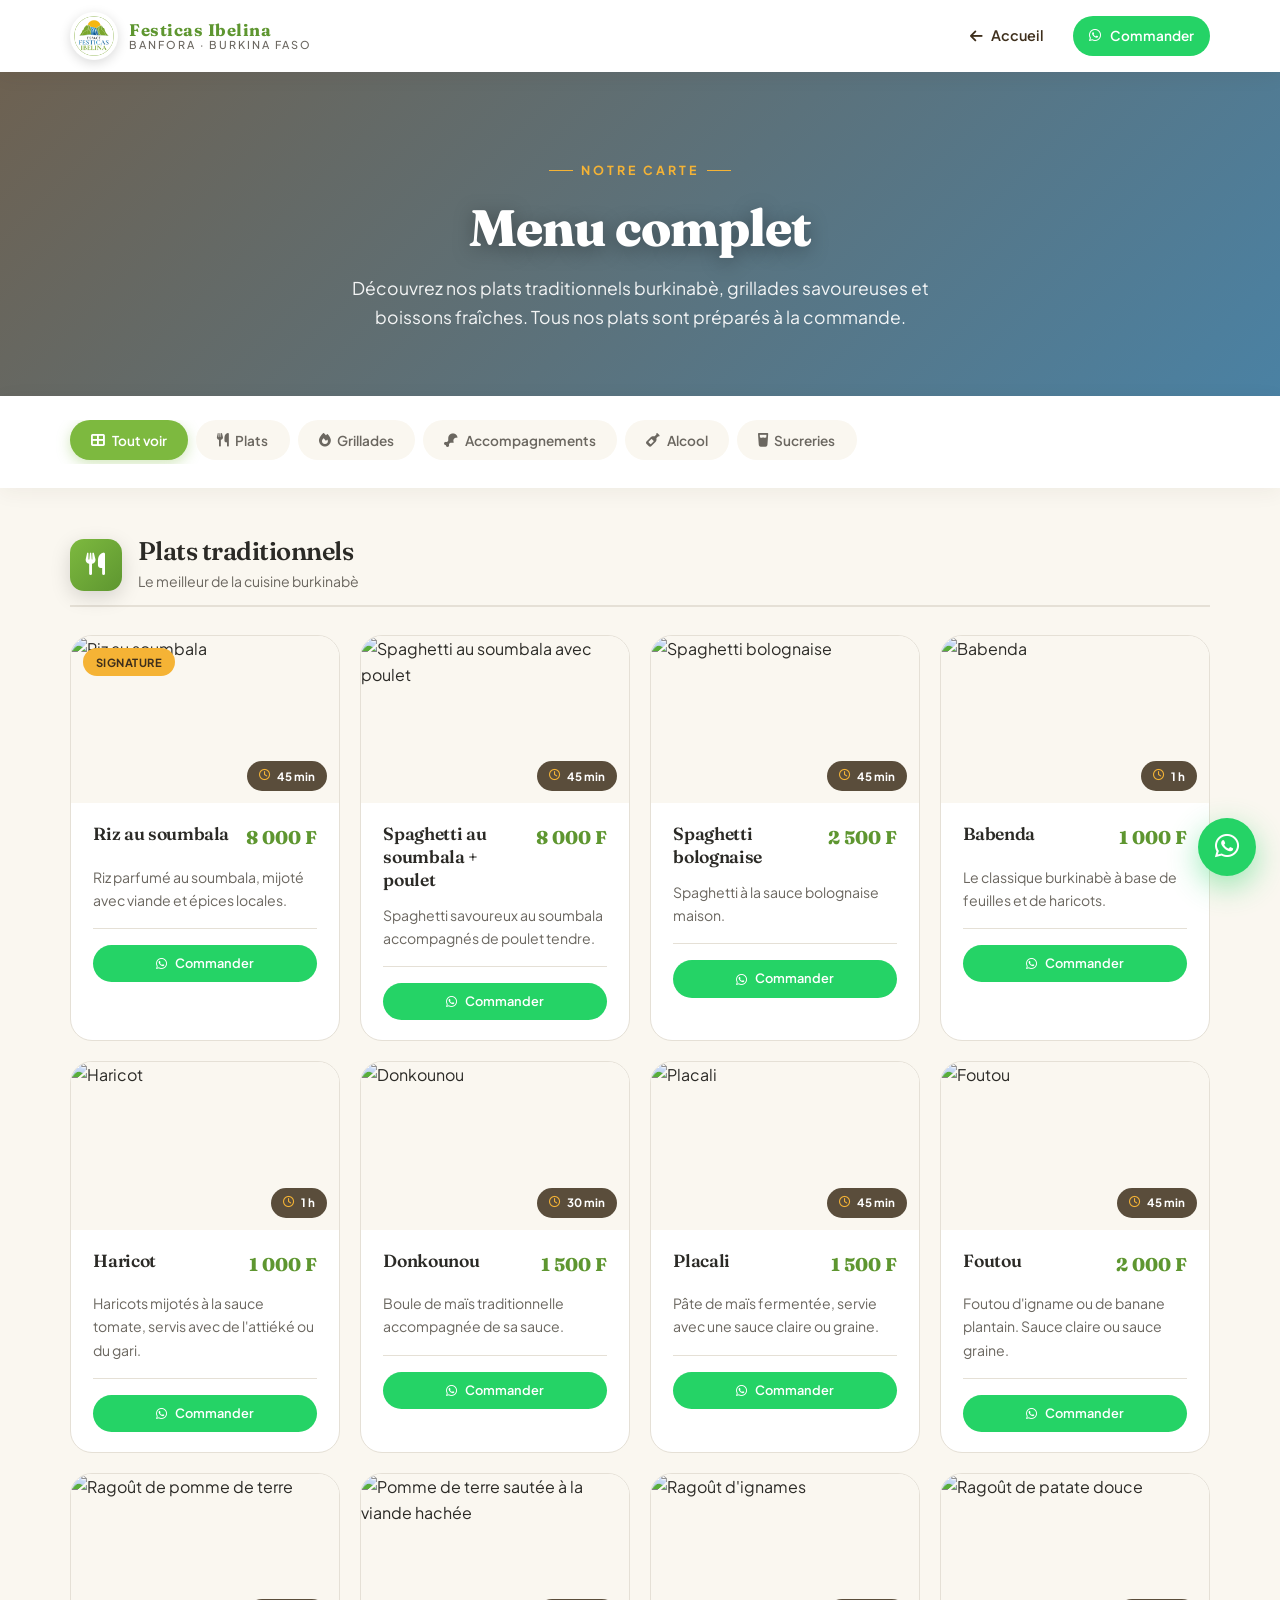
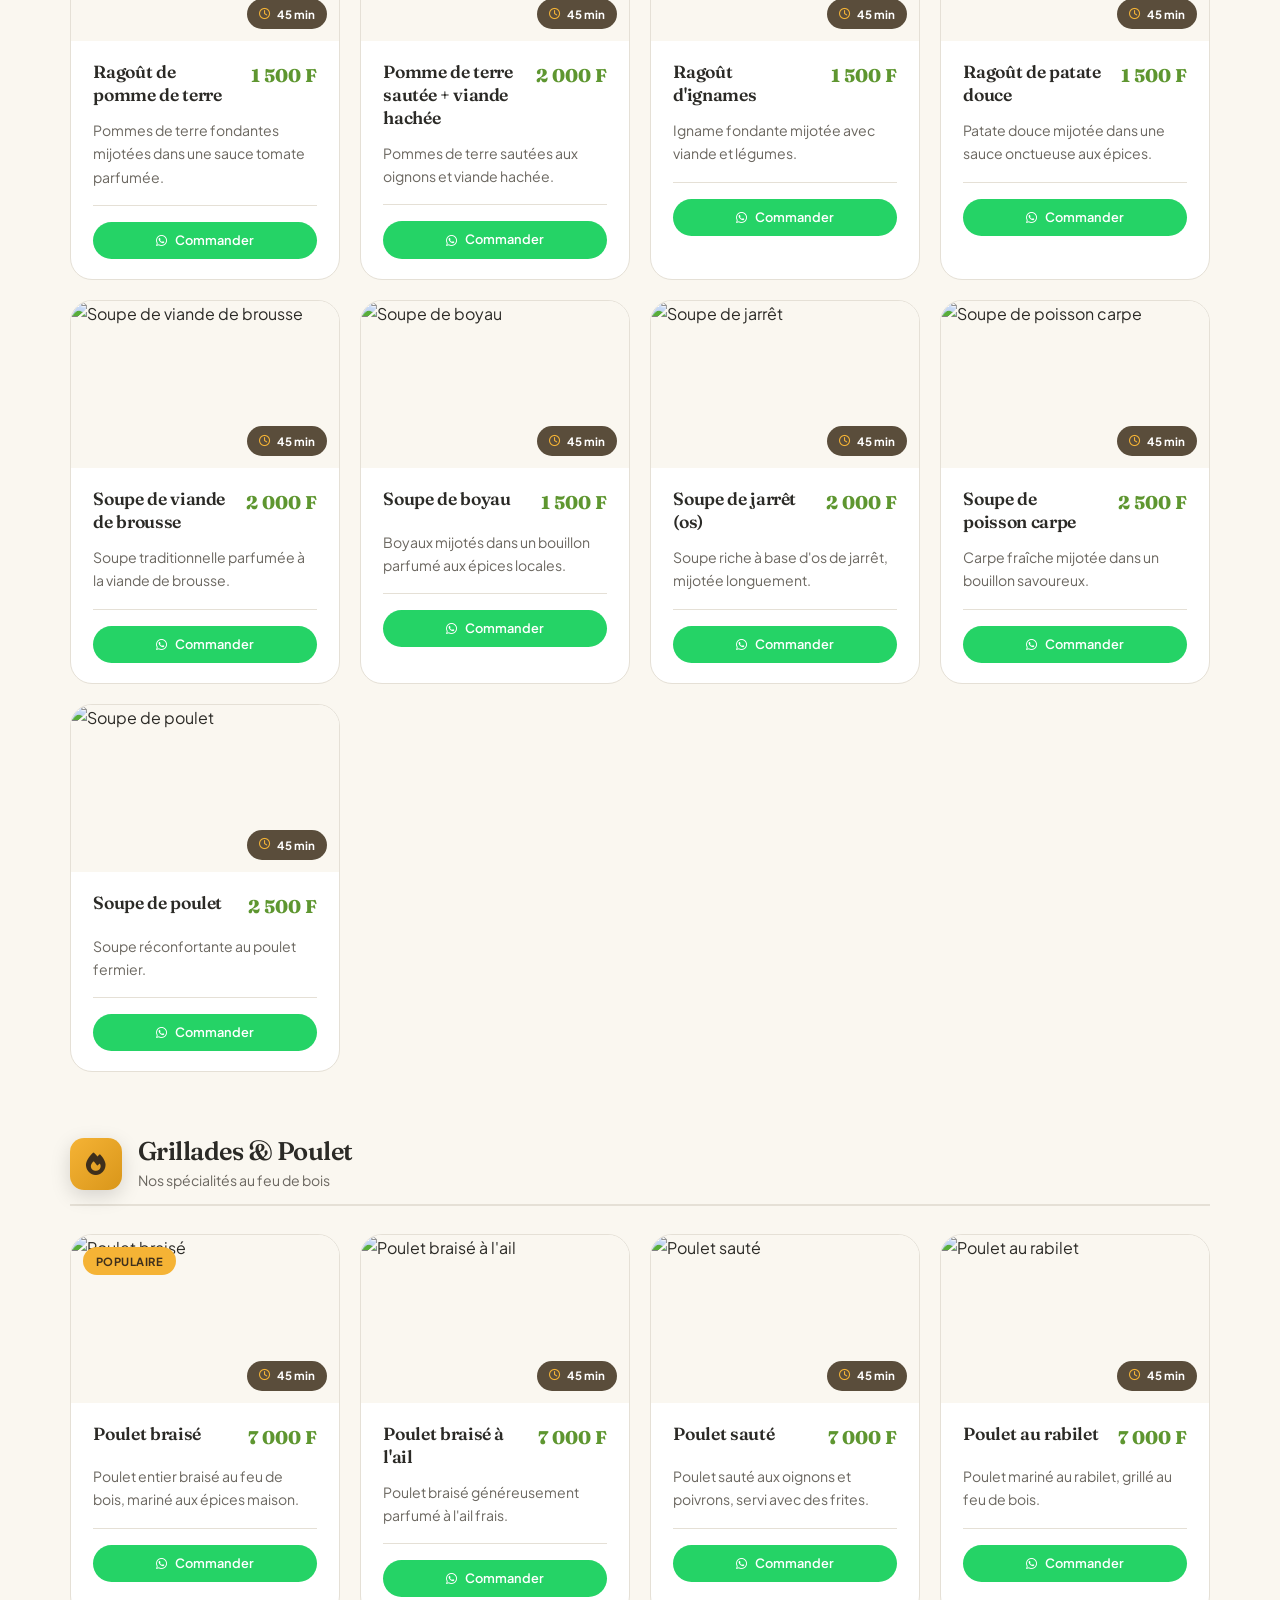
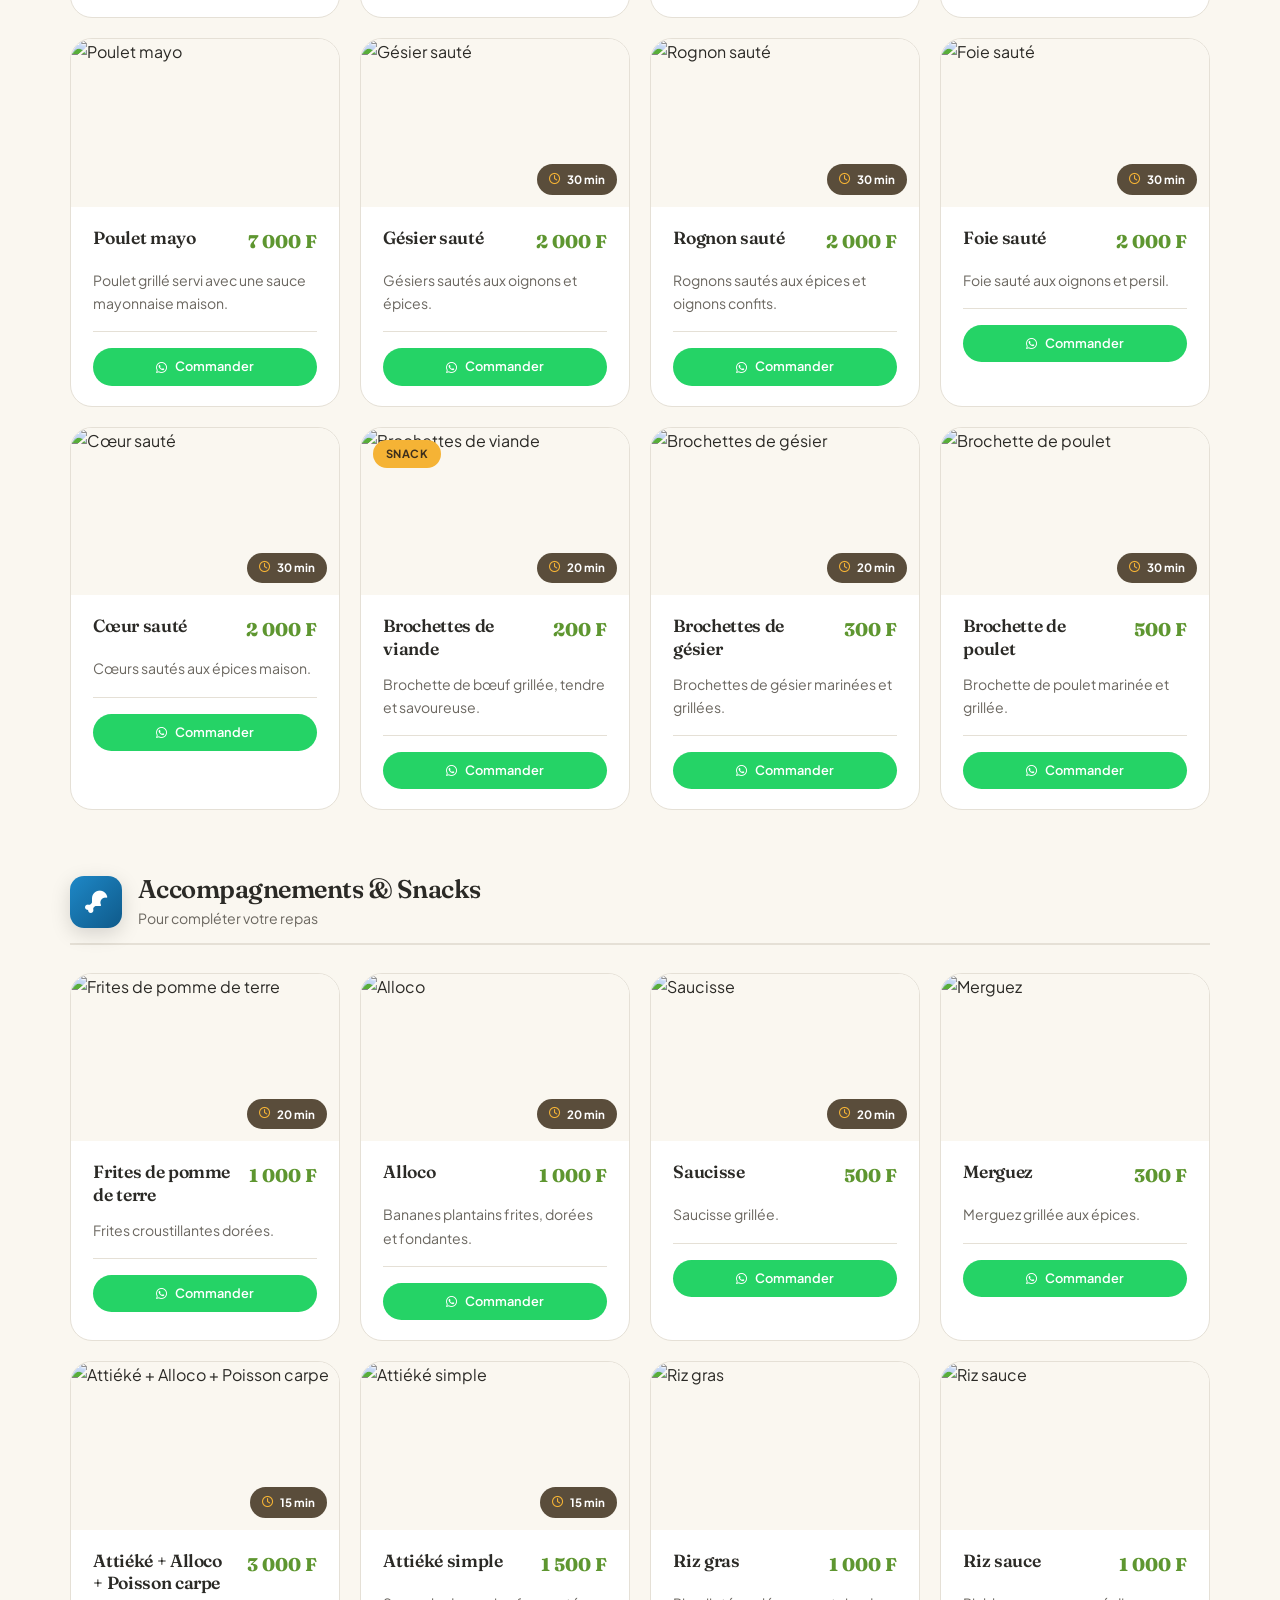
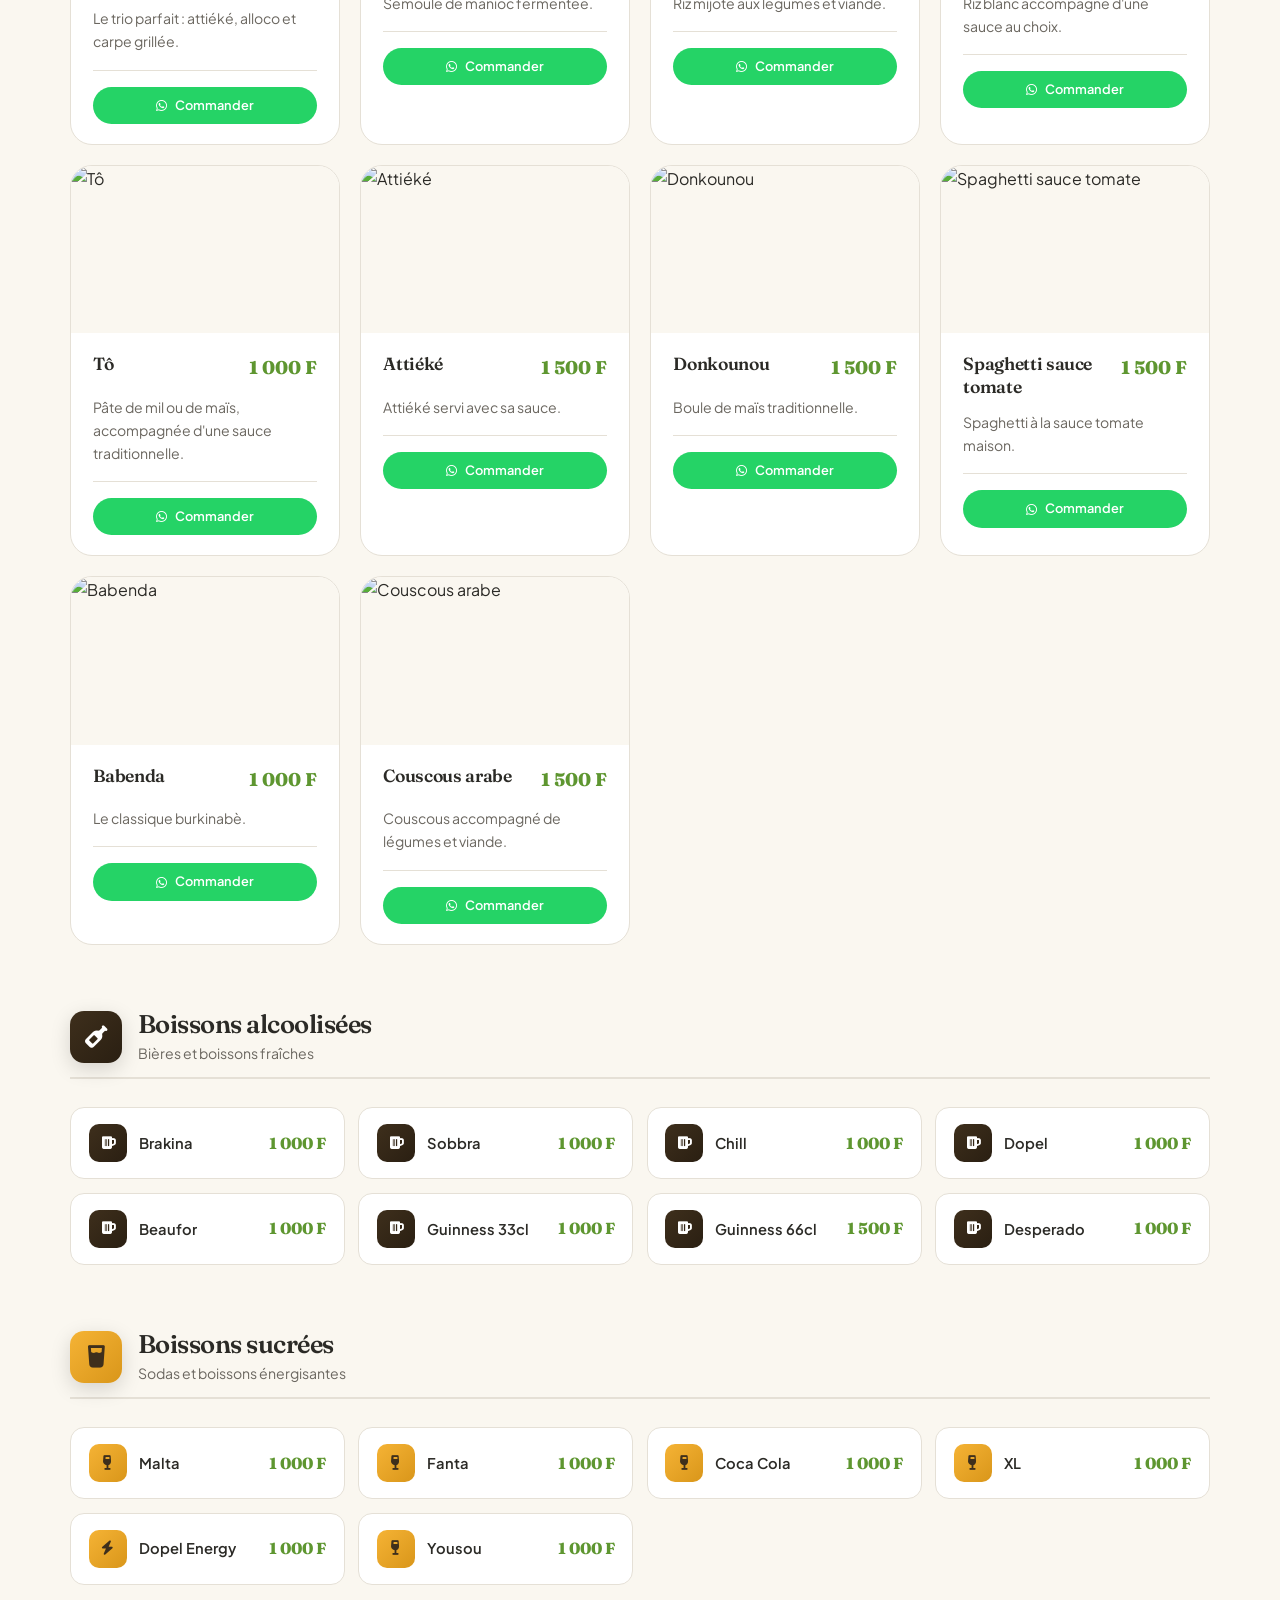
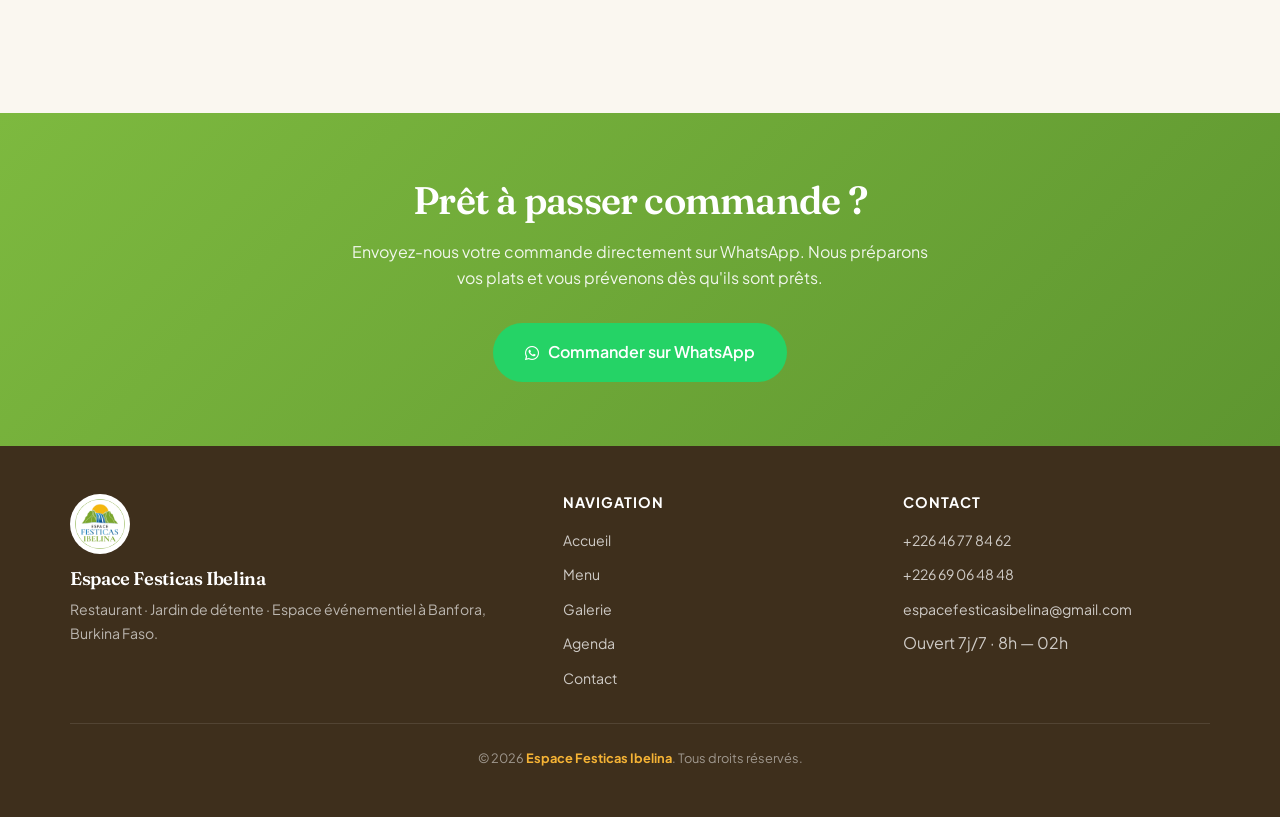
==== menu.html @ 6e21cfbb "Add files via upload" ====
<!DOCTYPE html>
<html lang="fr">
<head>
<meta charset="UTF-8">
<meta name="viewport" content="width=device-width, initial-scale=1.0">
<title>Menu — Espace Festicas Ibelina · Restaurant à Banfora</title>

<meta name="description" content="Découvrez le menu complet de l'Espace Festicas Ibelina : plats burkinabè traditionnels, grillades, boissons, sucreries. Restaurant à Banfora, Burkina Faso.">
<meta name="robots" content="index, follow">
<link rel="canonical" href="https://espacefesticasibelina.com/menu.html">

<meta property="og:type" content="restaurant">
<meta property="og:title" content="Menu — Espace Festicas Ibelina">
<meta property="og:description" content="Plats traditionnels burkinabè, grillades et boissons.">

<link rel="preconnect" href="https://fonts.googleapis.com">
<link rel="preconnect" href="https://fonts.gstatic.com" crossorigin>
<link href="https://fonts.googleapis.com/css2?family=Fraunces:opsz,wght@9..144,400;9..144,600;9..144,800&family=Plus+Jakarta+Sans:wght@300;400;500;600;700;800&display=swap" rel="stylesheet">
<link rel="stylesheet" href="https://cdnjs.cloudflare.com/ajax/libs/font-awesome/6.5.1/css/all.min.css">

<style>
:root{
  --vert:#7DB93F;
  --vert-fonce:#5E9630;
  --vert-clair:#E8F3DC;
  --jaune:#F5B335;
  --jaune-fonce:#D9961A;
  --jaune-clair:#FDF4DE;
  --bleu:#1E88C7;
  --bleu-fonce:#0F5A8A;
  --bleu-clair:#E1F1FA;
  --sable:#FAF7F0;
  --brun:#3E2F1C;
  --texte:#2B2A26;
  --texte-doux:#6B6760;
  --bordure:#E5E0D6;
  --blanc:#FFFFFF;
  --ombre-douce:0 4px 24px rgba(62,47,28,.08);
  --ombre-moyenne:0 12px 40px rgba(62,47,28,.12);
  --ombre-forte:0 24px 60px rgba(62,47,28,.18);
  --radius:14px;
  --radius-lg:22px;
  --transition:.35s cubic-bezier(.4,0,.2,1);
}

*{margin:0;padding:0;box-sizing:border-box}
html{scroll-behavior:smooth}
body{
  font-family:'Plus Jakarta Sans',system-ui,-apple-system,sans-serif;
  font-size:16px;line-height:1.65;color:var(--texte);
  background:var(--sable);
  -webkit-font-smoothing:antialiased;
  overflow-x:hidden;
}
img{max-width:100%;display:block;height:auto}
a{color:inherit;text-decoration:none}
button{font-family:inherit;cursor:pointer;border:none;background:none}
h1,h2,h3,h4{font-family:'Fraunces',Georgia,serif;font-weight:600;line-height:1.2;letter-spacing:-.02em}
h1{font-size:clamp(2rem,5vw,3.2rem);font-weight:800}
h2{font-size:clamp(1.6rem,3.6vw,2.4rem)}
h3{font-size:1.2rem}
p{color:var(--texte-doux)}

.wrap{max-width:1180px;margin:0 auto;padding:0 1.25rem}

.btn{
  display:inline-flex;align-items:center;gap:.55rem;
  padding:.85rem 1.6rem;border-radius:50px;
  font-weight:600;font-size:.95rem;
  transition:var(--transition);cursor:pointer;
  text-align:center;white-space:nowrap;
}
.btn-primary{background:var(--vert);color:white;box-shadow:0 6px 20px rgba(125,185,63,.35)}
.btn-primary:hover{background:var(--vert-fonce);transform:translateY(-2px)}
.btn-outline{background:transparent;color:var(--brun);border:2px solid var(--brun)}
.btn-outline:hover{background:var(--brun);color:white}
.btn-wa{background:#25D366;color:white}
.btn-wa:hover{background:#1EA952;transform:translateY(-2px);box-shadow:0 10px 28px rgba(37,211,102,.4)}

/* HEADER */
#header{
  position:sticky;top:0;z-index:900;
  background:rgba(255,255,255,.96);
  backdrop-filter:blur(12px);
  -webkit-backdrop-filter:blur(12px);
  box-shadow:0 2px 20px rgba(62,47,28,.08);
  padding:.75rem 0;
}
.header-inner{display:flex;align-items:center;justify-content:space-between;gap:1rem}
.logo-block{display:flex;align-items:center;gap:.7rem;text-decoration:none}
.logo-block img{
  width:48px;height:48px;object-fit:contain;
  background:white;border-radius:50%;padding:4px;
  box-shadow:0 3px 12px rgba(0,0,0,.15);
}
.logo-text{display:flex;flex-direction:column;line-height:1.1}
.logo-text .name{
  font-family:'Fraunces',serif;font-weight:700;
  font-size:1.05rem;color:var(--vert-fonce);letter-spacing:.5px;
}
.logo-text .sub{
  font-size:.68rem;text-transform:uppercase;letter-spacing:2px;
  color:var(--texte-doux);font-weight:500;
}
.header-actions{display:flex;align-items:center;gap:.8rem}
.back-link{
  display:inline-flex;align-items:center;gap:.5rem;
  font-weight:600;font-size:.9rem;color:var(--brun);
  padding:.55rem 1rem;border-radius:50px;
  transition:var(--transition);
}
.back-link:hover{background:var(--vert-clair);color:var(--vert-fonce)}

/* HERO MENU */
.menu-hero{
  background:linear-gradient(135deg,rgba(62,47,28,.75),rgba(15,90,138,.75)),
    url('https://images.unsplash.com/photo-1414235077428-338989a2e8c0?w=1600&q=80') center/cover no-repeat;
  color:white;text-align:center;
  padding:5rem 1.25rem 4rem;
}
.menu-hero .eyebrow{
  display:inline-flex;align-items:center;gap:.5rem;
  color:var(--jaune);font-size:.78rem;font-weight:700;
  letter-spacing:3px;text-transform:uppercase;margin-bottom:1rem;
}
.menu-hero .eyebrow::before,.menu-hero .eyebrow::after{
  content:'';width:24px;height:1px;background:var(--jaune);
}
.menu-hero h1{color:white;margin-bottom:1rem;text-shadow:0 4px 20px rgba(0,0,0,.35)}
.menu-hero p{
  color:rgba(255,255,255,.92);font-size:1.1rem;
  max-width:620px;margin:0 auto;
}

/* FILTRES */
.filters{
  background:white;
  padding:1.5rem 0;
  position:sticky;top:70px;z-index:850;
  box-shadow:0 4px 20px rgba(62,47,28,.06);
  margin-bottom:2rem;
}
.filters-inner{
  display:flex;gap:.5rem;overflow-x:auto;
  padding-bottom:.25rem;scrollbar-width:thin;
}
.filters-inner::-webkit-scrollbar{height:4px}
.filters-inner::-webkit-scrollbar-thumb{background:var(--bordure);border-radius:4px}
.filter-btn{
  flex-shrink:0;
  padding:.6rem 1.2rem;border-radius:50px;
  background:var(--sable);color:var(--texte-doux);
  font-weight:600;font-size:.85rem;
  border:2px solid transparent;
  transition:var(--transition);
  display:inline-flex;align-items:center;gap:.4rem;
}
.filter-btn:hover{background:var(--vert-clair);color:var(--vert-fonce)}
.filter-btn.active{
  background:var(--vert);color:white;
  box-shadow:0 4px 14px rgba(125,185,63,.35);
}

/* SECTION MENU */
.menu-section{padding:1rem 0 4rem}
.menu-category{margin-bottom:4rem}
.category-header{
  display:flex;align-items:center;gap:1rem;
  margin-bottom:1.75rem;
  padding-bottom:.75rem;
  border-bottom:2px solid var(--bordure);
}
.category-icon{
  width:52px;height:52px;flex-shrink:0;
  border-radius:14px;
  display:flex;align-items:center;justify-content:center;
  color:white;font-size:1.4rem;
  box-shadow:0 6px 20px rgba(0,0,0,.15);
}
.category-icon.vert{background:linear-gradient(135deg,var(--vert),var(--vert-fonce))}
.category-icon.jaune{background:linear-gradient(135deg,var(--jaune),var(--jaune-fonce));color:var(--brun)}
.category-icon.bleu{background:linear-gradient(135deg,var(--bleu),var(--bleu-fonce))}
.category-icon.brun{background:linear-gradient(135deg,var(--brun),#2a1f12)}
.category-title{flex:1}
.category-title h2{color:var(--texte);margin-bottom:.15rem;font-size:1.6rem}
.category-title p{font-size:.88rem;color:var(--texte-doux)}

/* GRILLE PLATS */
.plats-grid{
  display:grid;
  grid-template-columns:1fr;
  gap:1.25rem;
}

.plat-card{
  background:white;border-radius:var(--radius-lg);
  overflow:hidden;transition:var(--transition);
  border:1px solid var(--bordure);
  display:flex;flex-direction:column;
}
.plat-card:hover{
  transform:translateY(-4px);
  box-shadow:var(--ombre-moyenne);
  border-color:var(--vert);
}

.plat-img{
  aspect-ratio:16/10;overflow:hidden;position:relative;
  background:var(--sable);
}
.plat-img img{
  width:100%;height:100%;object-fit:cover;
  transition:transform .6s ease;
}
.plat-card:hover .plat-img img{transform:scale(1.08)}

.plat-duration{
  position:absolute;bottom:.75rem;right:.75rem;
  background:rgba(62,47,28,.85);color:white;
  padding:.35rem .75rem;border-radius:50px;
  font-size:.72rem;font-weight:700;
  display:flex;align-items:center;gap:.35rem;
  backdrop-filter:blur(6px);
}
.plat-duration i{color:var(--jaune)}

.plat-tag{
  position:absolute;top:.75rem;left:.75rem;
  background:var(--jaune);color:var(--brun);
  padding:.3rem .8rem;border-radius:50px;
  font-size:.7rem;font-weight:700;
  text-transform:uppercase;letter-spacing:.5px;
}

.plat-body{padding:1.25rem 1.4rem;display:flex;flex-direction:column;flex:1}
.plat-head{
  display:flex;justify-content:space-between;
  align-items:flex-start;gap:1rem;margin-bottom:.4rem;
}
.plat-head h3{
  font-size:1.1rem;color:var(--texte);
  font-family:'Fraunces',serif;font-weight:600;
  line-height:1.3;
}
.plat-price{
  color:var(--vert-fonce);font-weight:800;
  font-family:'Fraunces',serif;font-size:1.15rem;
  white-space:nowrap;
}
.plat-desc{
  font-size:.88rem;color:var(--texte-doux);
  margin-top:.35rem;
}
.plat-actions{
  margin-top:auto;padding-top:1rem;
  display:flex;gap:.5rem;
  border-top:1px solid var(--bordure);
  margin-top:1rem;
}
.plat-actions .btn{
  padding:.5rem 1rem;font-size:.8rem;
  flex:1;justify-content:center;
}

/* CARTE BOISSONS */
.boissons-grid{
  display:grid;grid-template-columns:repeat(2,1fr);
  gap:.85rem;
}
.boisson-card{
  background:white;border-radius:var(--radius);
  padding:1rem 1.1rem;
  border:1px solid var(--bordure);
  display:flex;align-items:center;justify-content:space-between;
  gap:.75rem;transition:var(--transition);
}
.boisson-card:hover{
  transform:translateY(-3px);
  box-shadow:var(--ombre-douce);
  border-color:var(--jaune);
}
.boisson-info{display:flex;align-items:center;gap:.75rem;min-width:0}
.boisson-icon{
  width:38px;height:38px;flex-shrink:0;
  border-radius:10px;
  display:flex;align-items:center;justify-content:center;
  font-size:.9rem;color:white;
}
.boisson-icon.alcool{background:linear-gradient(135deg,var(--brun),#2a1f12)}
.boisson-icon.sucre{background:linear-gradient(135deg,var(--jaune),var(--jaune-fonce));color:var(--brun)}
.boisson-name{
  font-weight:600;font-size:.92rem;color:var(--texte);
  white-space:nowrap;overflow:hidden;text-overflow:ellipsis;
}
.boisson-price{
  font-family:'Fraunces',serif;font-weight:800;
  color:var(--vert-fonce);font-size:1rem;
  white-space:nowrap;
}

/* BOUTON WHATSAPP FLOTTANT */
#whatsapp-float{
  position:fixed;bottom:1.5rem;right:1.5rem;z-index:880;
  width:58px;height:58px;border-radius:50%;
  background:#25D366;color:white;
  display:flex;align-items:center;justify-content:center;
  font-size:1.7rem;
  box-shadow:0 10px 30px rgba(37,211,102,.45);
  transition:var(--transition);
  animation:waPulse 2.4s infinite;
}
#whatsapp-float:hover{transform:scale(1.1) rotate(8deg)}
@keyframes waPulse{
  0%,100%{box-shadow:0 10px 30px rgba(37,211,102,.45)}
  50%{box-shadow:0 10px 30px rgba(37,211,102,.8),0 0 0 12px rgba(37,211,102,.12)}
}
#whatsapp-float .tooltip{
  position:absolute;right:calc(100% + 12px);
  background:var(--brun);color:white;
  padding:.5rem .9rem;border-radius:8px;
  font-size:.8rem;font-weight:600;white-space:nowrap;
  opacity:0;pointer-events:none;transition:var(--transition);
}
#whatsapp-float .tooltip::after{
  content:'';position:absolute;right:-6px;top:50%;transform:translateY(-50%);
  border:6px solid transparent;border-left-color:var(--brun);
}
#whatsapp-float:hover .tooltip{opacity:1}

/* FOOTER */
footer{
  background:var(--brun);color:rgba(255,255,255,.75);
  padding:3rem 0 1.5rem;
}
.footer-grid{
  display:grid;grid-template-columns:1fr;gap:2rem;
  padding-bottom:2rem;
  border-bottom:1px solid rgba(255,255,255,.1);
}
.footer-brand img{
  width:60px;height:60px;background:white;
  border-radius:50%;padding:5px;margin-bottom:.9rem;
}
.footer-brand h3{color:white;font-size:1.15rem;margin-bottom:.5rem}
.footer-brand p{color:rgba(255,255,255,.65);font-size:.88rem}
.footer-col h4{
  color:white;font-family:'Plus Jakarta Sans',sans-serif;
  font-weight:700;font-size:.9rem;letter-spacing:1px;
  text-transform:uppercase;margin-bottom:1rem;
}
.footer-col ul{list-style:none;display:flex;flex-direction:column;gap:.5rem}
.footer-col a{font-size:.88rem;transition:var(--transition)}
.footer-col a:hover{color:var(--jaune);padding-left:.3rem}
.footer-bottom{
  padding:1.5rem 0;text-align:center;
  font-size:.8rem;color:rgba(255,255,255,.5);
}
.footer-bottom strong{color:var(--jaune)}

/* RESPONSIVE */
@media(min-width:640px){
  .plats-grid{grid-template-columns:repeat(2,1fr)}
  .boissons-grid{grid-template-columns:repeat(3,1fr)}
}
@media(min-width:900px){
  .plats-grid{grid-template-columns:repeat(3,1fr)}
  .boissons-grid{grid-template-columns:repeat(4,1fr)}
  .footer-grid{grid-template-columns:1.5fr 1fr 1fr}
}
@media(min-width:1100px){
  .plats-grid{grid-template-columns:repeat(4,1fr)}
}
</style>
</head>
<body>

<!-- HEADER -->
<header id="header">
  <div class="wrap header-inner">
    <a href="index.html" class="logo-block">
      <img src="logo.png" alt="Espace Festicas Ibelina">
      <div class="logo-text">
        <span class="name">Festicas Ibelina</span>
        <span class="sub">Banfora · Burkina Faso</span>
      </div>
    </a>
    <div class="header-actions">
      <a href="index.html" class="back-link">
        <i class="fas fa-arrow-left"></i> Accueil
      </a>
      <a href="https://wa.me/22646778462?text=Bonjour%20Espace%20Festicas%20Ibelina%20!" class="btn btn-wa" target="_blank" rel="noopener" style="padding:.55rem 1rem;font-size:.85rem">
        <i class="fab fa-whatsapp"></i> Commander
      </a>
    </div>
  </div>
</header>

<!-- HERO MENU -->
<section class="menu-hero">
  <div class="eyebrow">Notre carte</div>
  <h1>Menu complet</h1>
  <p>Découvrez nos plats traditionnels burkinabè, grillades savoureuses et boissons fraîches. Tous nos plats sont préparés à la commande.</p>
</section>

<!-- FILTRES -->
<div class="filters">
  <div class="wrap filters-inner">
    <button class="filter-btn active" data-category="all">
      <i class="fas fa-th-large"></i> Tout voir
    </button>
    <button class="filter-btn" data-category="plats">
      <i class="fas fa-utensils"></i> Plats
    </button>
    <button class="filter-btn" data-category="grillades">
      <i class="fas fa-fire"></i> Grillades
    </button>
    <button class="filter-btn" data-category="accompagnements">
      <i class="fas fa-drumstick-bite"></i> Accompagnements
    </button>
    <button class="filter-btn" data-category="alcool">
      <i class="fas fa-wine-bottle"></i> Alcool
    </button>
    <button class="filter-btn" data-category="sucrerie">
      <i class="fas fa-glass-water"></i> Sucreries
    </button>
  </div>
</div>

<!-- MENU -->
<main class="menu-section">
  <div class="wrap">

    <!-- ====== CATÉGORIE : PLATS TRADITIONNELS ====== -->
    <section class="menu-category" data-cat="plats">
      <div class="category-header">
        <div class="category-icon vert"><i class="fas fa-utensils"></i></div>
        <div class="category-title">
          <h2>Plats traditionnels</h2>
          <p>Le meilleur de la cuisine burkinabè</p>
        </div>
      </div>

      <div class="plats-grid">

        <article class="plat-card">
          <div class="plat-img">
            <span class="plat-tag">Signature</span>
            <img src="https://images.unsplash.com/photo-1512058564366-18510be2db19?w=600&q=80" alt="Riz au soumbala" loading="lazy">
            <span class="plat-duration"><i class="far fa-clock"></i> 45 min</span>
          </div>
          <div class="plat-body">
            <div class="plat-head">
              <h3>Riz au soumbala</h3>
              <span class="plat-price">8 000 F</span>
            </div>
            <p class="plat-desc">Riz parfumé au soumbala, mijoté avec viande et épices locales.</p>
            <div class="plat-actions">
              <a href="https://wa.me/22646778462?text=Bonjour,%20je%20souhaite%20commander%20:%20Riz%20au%20soumbala" class="btn btn-wa" target="_blank" rel="noopener">
                <i class="fab fa-whatsapp"></i> Commander
              </a>
            </div>
          </div>
        </article>

        <article class="plat-card">
          <div class="plat-img">
            <img src="https://images.unsplash.com/photo-1621996346565-e3dbc646d9a9?w=600&q=80" alt="Spaghetti au soumbala avec poulet" loading="lazy">
            <span class="plat-duration"><i class="far fa-clock"></i> 45 min</span>
          </div>
          <div class="plat-body">
            <div class="plat-head">
              <h3>Spaghetti au soumbala + poulet</h3>
              <span class="plat-price">8 000 F</span>
            </div>
            <p class="plat-desc">Spaghetti savoureux au soumbala accompagnés de poulet tendre.</p>
            <div class="plat-actions">
              <a href="https://wa.me/22646778462?text=Bonjour,%20je%20souhaite%20commander%20:%20Spaghetti%20au%20soumbala%20avec%20poulet" class="btn btn-wa" target="_blank" rel="noopener">
                <i class="fab fa-whatsapp"></i> Commander
              </a>
            </div>
          </div>
        </article>

        <article class="plat-card">
          <div class="plat-img">
            <img src="https://images.unsplash.com/photo-1551183053-bf91a1d81141?w=600&q=80" alt="Spaghetti bolognaise" loading="lazy">
            <span class="plat-duration"><i class="far fa-clock"></i> 45 min</span>
          </div>
          <div class="plat-body">
            <div class="plat-head">
              <h3>Spaghetti bolognaise</h3>
              <span class="plat-price">2 500 F</span>
            </div>
            <p class="plat-desc">Spaghetti à la sauce bolognaise maison.</p>
            <div class="plat-actions">
              <a href="https://wa.me/22646778462?text=Bonjour,%20je%20souhaite%20commander%20:%20Spaghetti%20bolognaise" class="btn btn-wa" target="_blank" rel="noopener">
                <i class="fab fa-whatsapp"></i> Commander
              </a>
            </div>
          </div>
        </article>

        <article class="plat-card">
          <div class="plat-img">
            <img src="https://images.unsplash.com/photo-1512621776951-a57141f2eefd?w=600&q=80" alt="Babenda" loading="lazy">
            <span class="plat-duration"><i class="far fa-clock"></i> 1 h</span>
          </div>
          <div class="plat-body">
            <div class="plat-head">
              <h3>Babenda</h3>
              <span class="plat-price">1 000 F</span>
            </div>
            <p class="plat-desc">Le classique burkinabè à base de feuilles et de haricots.</p>
            <div class="plat-actions">
              <a href="https://wa.me/22646778462?text=Bonjour,%20je%20souhaite%20commander%20:%20Babenda" class="btn btn-wa" target="_blank" rel="noopener">
                <i class="fab fa-whatsapp"></i> Commander
              </a>
            </div>
          </div>
        </article>

        <article class="plat-card">
          <div class="plat-img">
            <img src="https://images.unsplash.com/photo-1547592180-85f173990554?w=600&q=80" alt="Haricot" loading="lazy">
            <span class="plat-duration"><i class="far fa-clock"></i> 1 h</span>
          </div>
          <div class="plat-body">
            <div class="plat-head">
              <h3>Haricot</h3>
              <span class="plat-price">1 000 F</span>
            </div>
            <p class="plat-desc">Haricots mijotés à la sauce tomate, servis avec de l'attiéké ou du gari.</p>
            <div class="plat-actions">
              <a href="https://wa.me/22646778462?text=Bonjour,%20je%20souhaite%20commander%20:%20Haricot" class="btn btn-wa" target="_blank" rel="noopener">
                <i class="fab fa-whatsapp"></i> Commander
              </a>
            </div>
          </div>
        </article>

        <article class="plat-card">
          <div class="plat-img">
            <img src="https://images.unsplash.com/photo-1604908176997-125f25cc6f3d?w=600&q=80" alt="Donkounou" loading="lazy">
            <span class="plat-duration"><i class="far fa-clock"></i> 30 min</span>
          </div>
          <div class="plat-body">
            <div class="plat-head">
              <h3>Donkounou</h3>
              <span class="plat-price">1 500 F</span>
            </div>
            <p class="plat-desc">Boule de maïs traditionnelle accompagnée de sa sauce.</p>
            <div class="plat-actions">
              <a href="https://wa.me/22646778462?text=Bonjour,%20je%20souhaite%20commander%20:%20Donkounou" class="btn btn-wa" target="_blank" rel="noopener">
                <i class="fab fa-whatsapp"></i> Commander
              </a>
            </div>
          </div>
        </article>

        <article class="plat-card">
          <div class="plat-img">
            <img src="https://images.unsplash.com/photo-1565557623262-b51c2513a641?w=600&q=80" alt="Placali" loading="lazy">
            <span class="plat-duration"><i class="far fa-clock"></i> 45 min</span>
          </div>
          <div class="plat-body">
            <div class="plat-head">
              <h3>Placali</h3>
              <span class="plat-price">1 500 F</span>
            </div>
            <p class="plat-desc">Pâte de maïs fermentée, servie avec une sauce claire ou graine.</p>
            <div class="plat-actions">
              <a href="https://wa.me/22646778462?text=Bonjour,%20je%20souhaite%20commander%20:%20Placali" class="btn btn-wa" target="_blank" rel="noopener">
                <i class="fab fa-whatsapp"></i> Commander
              </a>
            </div>
          </div>
        </article>

        <article class="plat-card">
          <div class="plat-img">
            <img src="https://images.unsplash.com/photo-1546069901-ba9599a7e63c?w=600&q=80" alt="Foutou" loading="lazy">
            <span class="plat-duration"><i class="far fa-clock"></i> 45 min</span>
          </div>
          <div class="plat-body">
            <div class="plat-head">
              <h3>Foutou</h3>
              <span class="plat-price">2 000 F</span>
            </div>
            <p class="plat-desc">Foutou d'igname ou de banane plantain. Sauce claire ou sauce graine.</p>
            <div class="plat-actions">
              <a href="https://wa.me/22646778462?text=Bonjour,%20je%20souhaite%20commander%20:%20Foutou" class="btn btn-wa" target="_blank" rel="noopener">
                <i class="fab fa-whatsapp"></i> Commander
              </a>
            </div>
          </div>
        </article>

        <article class="plat-card">
          <div class="plat-img">
            <img src="https://images.unsplash.com/photo-1543339494-b4cd4f7ba686?w=600&q=80" alt="Ragoût de pomme de terre" loading="lazy">
            <span class="plat-duration"><i class="far fa-clock"></i> 45 min</span>
          </div>
          <div class="plat-body">
            <div class="plat-head">
              <h3>Ragoût de pomme de terre</h3>
              <span class="plat-price">1 500 F</span>
            </div>
            <p class="plat-desc">Pommes de terre fondantes mijotées dans une sauce tomate parfumée.</p>
            <div class="plat-actions">
              <a href="https://wa.me/22646778462?text=Bonjour,%20je%20souhaite%20commander%20:%20Rago%C3%BBt%20de%20pomme%20de%20terre" class="btn btn-wa" target="_blank" rel="noopener">
                <i class="fab fa-whatsapp"></i> Commander
              </a>
            </div>
          </div>
        </article>

        <article class="plat-card">
          <div class="plat-img">
            <img src="https://images.unsplash.com/photo-1588012886078-8270ad2264a7?w=600&q=80" alt="Pomme de terre sautée à la viande hachée" loading="lazy">
            <span class="plat-duration"><i class="far fa-clock"></i> 45 min</span>
          </div>
          <div class="plat-body">
            <div class="plat-head">
              <h3>Pomme de terre sautée + viande hachée</h3>
              <span class="plat-price">2 000 F</span>
            </div>
            <p class="plat-desc">Pommes de terre sautées aux oignons et viande hachée.</p>
            <div class="plat-actions">
              <a href="https://wa.me/22646778462?text=Bonjour,%20je%20souhaite%20commander%20:%20Pomme%20de%20terre%20saut%C3%A9e%20viande%20hach%C3%A9e" class="btn btn-wa" target="_blank" rel="noopener">
                <i class="fab fa-whatsapp"></i> Commander
              </a>
            </div>
          </div>
        </article>

        <article class="plat-card">
          <div class="plat-img">
            <img src="https://images.unsplash.com/photo-1604908176997-125f25cc6f3d?w=600&q=80" alt="Ragoût d'ignames" loading="lazy">
            <span class="plat-duration"><i class="far fa-clock"></i> 45 min</span>
          </div>
          <div class="plat-body">
            <div class="plat-head">
              <h3>Ragoût d'ignames</h3>
              <span class="plat-price">1 500 F</span>
            </div>
            <p class="plat-desc">Igname fondante mijotée avec viande et légumes.</p>
            <div class="plat-actions">
              <a href="https://wa.me/22646778462?text=Bonjour,%20je%20souhaite%20commander%20:%20Rago%C3%BBt%20d%27ignames" class="btn btn-wa" target="_blank" rel="noopener">
                <i class="fab fa-whatsapp"></i> Commander
              </a>
            </div>
          </div>
        </article>

        <article class="plat-card">
          <div class="plat-img">
            <img src="https://images.unsplash.com/photo-1543339494-b4cd4f7ba686?w=600&q=80" alt="Ragoût de patate douce" loading="lazy">
            <span class="plat-duration"><i class="far fa-clock"></i> 45 min</span>
          </div>
          <div class="plat-body">
            <div class="plat-head">
              <h3>Ragoût de patate douce</h3>
              <span class="plat-price">1 500 F</span>
            </div>
            <p class="plat-desc">Patate douce mijotée dans une sauce onctueuse aux épices.</p>
            <div class="plat-actions">
              <a href="https://wa.me/22646778462?text=Bonjour,%20je%20souhaite%20commander%20:%20Rago%C3%BBt%20de%20patate%20douce" class="btn btn-wa" target="_blank" rel="noopener">
                <i class="fab fa-whatsapp"></i> Commander
              </a>
            </div>
          </div>
        </article>

        <article class="plat-card">
          <div class="plat-img">
            <img src="https://images.unsplash.com/photo-1547592166-23ac45744acd?w=600&q=80" alt="Soupe de viande de brousse" loading="lazy">
            <span class="plat-duration"><i class="far fa-clock"></i> 45 min</span>
          </div>
          <div class="plat-body">
            <div class="plat-head">
              <h3>Soupe de viande de brousse</h3>
              <span class="plat-price">2 000 F</span>
            </div>
            <p class="plat-desc">Soupe traditionnelle parfumée à la viande de brousse.</p>
            <div class="plat-actions">
              <a href="https://wa.me/22646778462?text=Bonjour,%20je%20souhaite%20commander%20:%20Soupe%20de%20viande%20de%20brousse" class="btn btn-wa" target="_blank" rel="noopener">
                <i class="fab fa-whatsapp"></i> Commander
              </a>
            </div>
          </div>
        </article>

        <article class="plat-card">
          <div class="plat-img">
            <img src="https://images.unsplash.com/photo-1547592180-85f173990554?w=600&q=80" alt="Soupe de boyau" loading="lazy">
            <span class="plat-duration"><i class="far fa-clock"></i> 45 min</span>
          </div>
          <div class="plat-body">
            <div class="plat-head">
              <h3>Soupe de boyau</h3>
              <span class="plat-price">1 500 F</span>
            </div>
            <p class="plat-desc">Boyaux mijotés dans un bouillon parfumé aux épices locales.</p>
            <div class="plat-actions">
              <a href="https://wa.me/22646778462?text=Bonjour,%20je%20souhaite%20commander%20:%20Soupe%20de%20boyau" class="btn btn-wa" target="_blank" rel="noopener">
                <i class="fab fa-whatsapp"></i> Commander
              </a>
            </div>
          </div>
        </article>

        <article class="plat-card">
          <div class="plat-img">
            <img src="https://images.unsplash.com/photo-1547592180-85f173990554?w=600&q=80" alt="Soupe de jarrêt" loading="lazy">
            <span class="plat-duration"><i class="far fa-clock"></i> 45 min</span>
          </div>
          <div class="plat-body">
            <div class="plat-head">
              <h3>Soupe de jarrêt (os)</h3>
              <span class="plat-price">2 000 F</span>
            </div>
            <p class="plat-desc">Soupe riche à base d'os de jarrêt, mijotée longuement.</p>
            <div class="plat-actions">
              <a href="https://wa.me/22646778462?text=Bonjour,%20je%20souhaite%20commander%20:%20Soupe%20de%20jarr%C3%AAt" class="btn btn-wa" target="_blank" rel="noopener">
                <i class="fab fa-whatsapp"></i> Commander
              </a>
            </div>
          </div>
        </article>

        <article class="plat-card">
          <div class="plat-img">
            <img src="https://images.unsplash.com/photo-1519708227418-c8fd9a32b7a2?w=600&q=80" alt="Soupe de poisson carpe" loading="lazy">
            <span class="plat-duration"><i class="far fa-clock"></i> 45 min</span>
          </div>
          <div class="plat-body">
            <div class="plat-head">
              <h3>Soupe de poisson carpe</h3>
              <span class="plat-price">2 500 F</span>
            </div>
            <p class="plat-desc">Carpe fraîche mijotée dans un bouillon savoureux.</p>
            <div class="plat-actions">
              <a href="https://wa.me/22646778462?text=Bonjour,%20je%20souhaite%20commander%20:%20Soupe%20de%20poisson%20carpe" class="btn btn-wa" target="_blank" rel="noopener">
                <i class="fab fa-whatsapp"></i> Commander
              </a>
            </div>
          </div>
        </article>

        <article class="plat-card">
          <div class="plat-img">
            <img src="https://images.unsplash.com/photo-1547592180-85f173990554?w=600&q=80" alt="Soupe de poulet" loading="lazy">
            <span class="plat-duration"><i class="far fa-clock"></i> 45 min</span>
          </div>
          <div class="plat-body">
            <div class="plat-head">
              <h3>Soupe de poulet</h3>
              <span class="plat-price">2 500 F</span>
            </div>
            <p class="plat-desc">Soupe réconfortante au poulet fermier.</p>
            <div class="plat-actions">
              <a href="https://wa.me/22646778462?text=Bonjour,%20je%20souhaite%20commander%20:%20Soupe%20de%20poulet" class="btn btn-wa" target="_blank" rel="noopener">
                <i class="fab fa-whatsapp"></i> Commander
              </a>
            </div>
          </div>
        </article>

      </div>
    </section>

    <!-- ====== CATÉGORIE : GRILLADES / POULET ====== -->
    <section class="menu-category" data-cat="grillades">
      <div class="category-header">
        <div class="category-icon jaune"><i class="fas fa-fire"></i></div>
        <div class="category-title">
          <h2>Grillades & Poulet</h2>
          <p>Nos spécialités au feu de bois</p>
        </div>
      </div>

      <div class="plats-grid">

        <article class="plat-card">
          <div class="plat-img">
            <span class="plat-tag">Populaire</span>
            <img src="https://images.unsplash.com/photo-1598103442097-8b74394b95c6?w=600&q=80" alt="Poulet braisé" loading="lazy">
            <span class="plat-duration"><i class="far fa-clock"></i> 45 min</span>
          </div>
          <div class="plat-body">
            <div class="plat-head">
              <h3>Poulet braisé</h3>
              <span class="plat-price">7 000 F</span>
            </div>
            <p class="plat-desc">Poulet entier braisé au feu de bois, mariné aux épices maison.</p>
            <div class="plat-actions">
              <a href="https://wa.me/22646778462?text=Bonjour,%20je%20souhaite%20commander%20:%20Poulet%20brais%C3%A9" class="btn btn-wa" target="_blank" rel="noopener">
                <i class="fab fa-whatsapp"></i> Commander
              </a>
            </div>
          </div>
        </article>

        <article class="plat-card">
          <div class="plat-img">
            <img src="https://images.unsplash.com/photo-1604908176997-125f25cc6f3d?w=600&q=80" alt="Poulet braisé à l'ail" loading="lazy">
            <span class="plat-duration"><i class="far fa-clock"></i> 45 min</span>
          </div>
          <div class="plat-body">
            <div class="plat-head">
              <h3>Poulet braisé à l'ail</h3>
              <span class="plat-price">7 000 F</span>
            </div>
            <p class="plat-desc">Poulet braisé généreusement parfumé à l'ail frais.</p>
            <div class="plat-actions">
              <a href="https://wa.me/22646778462?text=Bonjour,%20je%20souhaite%20commander%20:%20Poulet%20brais%C3%A9%20%C3%A0%20l%27ail" class="btn btn-wa" target="_blank" rel="noopener">
                <i class="fab fa-whatsapp"></i> Commander
              </a>
            </div>
          </div>
        </article>

        <article class="plat-card">
          <div class="plat-img">
            <img src="https://images.unsplash.com/photo-1598515214211-89d3c73ae83b?w=600&q=80" alt="Poulet sauté" loading="lazy">
            <span class="plat-duration"><i class="far fa-clock"></i> 45 min</span>
          </div>
          <div class="plat-body">
            <div class="plat-head">
              <h3>Poulet sauté</h3>
              <span class="plat-price">7 000 F</span>
            </div>
            <p class="plat-desc">Poulet sauté aux oignons et poivrons, servi avec des frites.</p>
            <div class="plat-actions">
              <a href="https://wa.me/22646778462?text=Bonjour,%20je%20souhaite%20commander%20:%20Poulet%20saut%C3%A9" class="btn btn-wa" target="_blank" rel="noopener">
                <i class="fab fa-whatsapp"></i> Commander
              </a>
            </div>
          </div>
        </article>

        <article class="plat-card">
          <div class="plat-img">
            <img src="https://images.unsplash.com/photo-1604908176997-125f25cc6f3d?w=600&q=80" alt="Poulet au rabilet" loading="lazy">
            <span class="plat-duration"><i class="far fa-clock"></i> 45 min</span>
          </div>
          <div class="plat-body">
            <div class="plat-head">
              <h3>Poulet au rabilet</h3>
              <span class="plat-price">7 000 F</span>
            </div>
            <p class="plat-desc">Poulet mariné au rabilet, grillé au feu de bois.</p>
            <div class="plat-actions">
              <a href="https://wa.me/22646778462?text=Bonjour,%20je%20souhaite%20commander%20:%20Poulet%20au%20rabilet" class="btn btn-wa" target="_blank" rel="noopener">
                <i class="fab fa-whatsapp"></i> Commander
              </a>
            </div>
          </div>
        </article>

        <article class="plat-card">
          <div class="plat-img">
            <img src="https://images.unsplash.com/photo-1626082927389-6cd097cdc6ec?w=600&q=80" alt="Poulet mayo" loading="lazy">
          </div>
          <div class="plat-body">
            <div class="plat-head">
              <h3>Poulet mayo</h3>
              <span class="plat-price">7 000 F</span>
            </div>
            <p class="plat-desc">Poulet grillé servi avec une sauce mayonnaise maison.</p>
            <div class="plat-actions">
              <a href="https://wa.me/22646778462?text=Bonjour,%20je%20souhaite%20commander%20:%20Poulet%20mayo" class="btn btn-wa" target="_blank" rel="noopener">
                <i class="fab fa-whatsapp"></i> Commander
              </a>
            </div>
          </div>
        </article>

        <article class="plat-card">
          <div class="plat-img">
            <img src="https://images.unsplash.com/photo-1529193591184-b1d58069ecdd?w=600&q=80" alt="Gésier sauté" loading="lazy">
            <span class="plat-duration"><i class="far fa-clock"></i> 30 min</span>
          </div>
          <div class="plat-body">
            <div class="plat-head">
              <h3>Gésier sauté</h3>
              <span class="plat-price">2 000 F</span>
            </div>
            <p class="plat-desc">Gésiers sautés aux oignons et épices.</p>
            <div class="plat-actions">
              <a href="https://wa.me/22646778462?text=Bonjour,%20je%20souhaite%20commander%20:%20G%C3%A9sier%20saut%C3%A9" class="btn btn-wa" target="_blank" rel="noopener">
                <i class="fab fa-whatsapp"></i> Commander
              </a>
            </div>
          </div>
        </article>

        <article class="plat-card">
          <div class="plat-img">
            <img src="https://images.unsplash.com/photo-1544025162-d76694265947?w=600&q=80" alt="Rognon sauté" loading="lazy">
            <span class="plat-duration"><i class="far fa-clock"></i> 30 min</span>
          </div>
          <div class="plat-body">
            <div class="plat-head">
              <h3>Rognon sauté</h3>
              <span class="plat-price">2 000 F</span>
            </div>
            <p class="plat-desc">Rognons sautés aux épices et oignons confits.</p>
            <div class="plat-actions">
              <a href="https://wa.me/22646778462?text=Bonjour,%20je%20souhaite%20commander%20:%20Rognon%20saut%C3%A9" class="btn btn-wa" target="_blank" rel="noopener">
                <i class="fab fa-whatsapp"></i> Commander
              </a>
            </div>
          </div>
        </article>

        <article class="plat-card">
          <div class="plat-img">
            <img src="https://images.unsplash.com/photo-1544025162-d76694265947?w=600&q=80" alt="Foie sauté" loading="lazy">
            <span class="plat-duration"><i class="far fa-clock"></i> 30 min</span>
          </div>
          <div class="plat-body">
            <div class="plat-head">
              <h3>Foie sauté</h3>
              <span class="plat-price">2 000 F</span>
            </div>
            <p class="plat-desc">Foie sauté aux oignons et persil.</p>
            <div class="plat-actions">
              <a href="https://wa.me/22646778462?text=Bonjour,%20je%20souhaite%20commander%20:%20Foie%20saut%C3%A9" class="btn btn-wa" target="_blank" rel="noopener">
                <i class="fab fa-whatsapp"></i> Commander
              </a>
            </div>
          </div>
        </article>

        <article class="plat-card">
          <div class="plat-img">
            <img src="https://images.unsplash.com/photo-1544025162-d76694265947?w=600&q=80" alt="Cœur sauté" loading="lazy">
            <span class="plat-duration"><i class="far fa-clock"></i> 30 min</span>
          </div>
          <div class="plat-body">
            <div class="plat-head">
              <h3>Cœur sauté</h3>
              <span class="plat-price">2 000 F</span>
            </div>
            <p class="plat-desc">Cœurs sautés aux épices maison.</p>
            <div class="plat-actions">
              <a href="https://wa.me/22646778462?text=Bonjour,%20je%20souhaite%20commander%20:%20Coeur%20saut%C3%A9" class="btn btn-wa" target="_blank" rel="noopener">
                <i class="fab fa-whatsapp"></i> Commander
              </a>
            </div>
          </div>
        </article>

        <article class="plat-card">
          <div class="plat-img">
            <span class="plat-tag">Snack</span>
            <img src="https://images.unsplash.com/photo-1630384060421-cb20d0e0649d?w=600&q=80" alt="Brochettes de viande" loading="lazy">
            <span class="plat-duration"><i class="far fa-clock"></i> 20 min</span>
          </div>
          <div class="plat-body">
            <div class="plat-head">
              <h3>Brochettes de viande</h3>
              <span class="plat-price">200 F</span>
            </div>
            <p class="plat-desc">Brochette de bœuf grillée, tendre et savoureuse.</p>
            <div class="plat-actions">
              <a href="https://wa.me/22646778462?text=Bonjour,%20je%20souhaite%20commander%20:%20Brochettes%20de%20viande" class="btn btn-wa" target="_blank" rel="noopener">
                <i class="fab fa-whatsapp"></i> Commander
              </a>
            </div>
          </div>
        </article>

        <article class="plat-card">
          <div class="plat-img">
            <img src="https://images.unsplash.com/photo-1529193591184-b1d58069ecdd?w=600&q=80" alt="Brochettes de gésier" loading="lazy">
            <span class="plat-duration"><i class="far fa-clock"></i> 20 min</span>
          </div>
          <div class="plat-body">
            <div class="plat-head">
              <h3>Brochettes de gésier</h3>
              <span class="plat-price">300 F</span>
            </div>
            <p class="plat-desc">Brochettes de gésier marinées et grillées.</p>
            <div class="plat-actions">
              <a href="https://wa.me/22646778462?text=Bonjour,%20je%20souhaite%20commander%20:%20Brochettes%20de%20g%C3%A9sier" class="btn btn-wa" target="_blank" rel="noopener">
                <i class="fab fa-whatsapp"></i> Commander
              </a>
            </div>
          </div>
        </article>

        <article class="plat-card">
          <div class="plat-img">
            <img src="https://images.unsplash.com/photo-1604908176997-125f25cc6f3d?w=600&q=80" alt="Brochette de poulet" loading="lazy">
            <span class="plat-duration"><i class="far fa-clock"></i> 30 min</span>
          </div>
          <div class="plat-body">
            <div class="plat-head">
              <h3>Brochette de poulet</h3>
              <span class="plat-price">500 F</span>
            </div>
            <p class="plat-desc">Brochette de poulet marinée et grillée.</p>
            <div class="plat-actions">
              <a href="https://wa.me/22646778462?text=Bonjour,%20je%20souhaite%20commander%20:%20Brochette%20de%20poulet" class="btn btn-wa" target="_blank" rel="noopener">
                <i class="fab fa-whatsapp"></i> Commander
              </a>
            </div>
          </div>
        </article>

      </div>
    </section>

    <!-- ====== CATÉGORIE : ACCOMPAGNEMENTS ====== -->
    <section class="menu-category" data-cat="accompagnements">
      <div class="category-header">
        <div class="category-icon bleu"><i class="fas fa-drumstick-bite"></i></div>
        <div class="category-title">
          <h2>Accompagnements & Snacks</h2>
          <p>Pour compléter votre repas</p>
        </div>
      </div>

      <div class="plats-grid">

        <article class="plat-card">
          <div class="plat-img">
            <img src="https://images.unsplash.com/photo-1630384060421-cb20d0e0649d?w=600&q=80" alt="Frites de pomme de terre" loading="lazy">
            <span class="plat-duration"><i class="far fa-clock"></i> 20 min</span>
          </div>
          <div class="plat-body">
            <div class="plat-head">
              <h3>Frites de pomme de terre</h3>
              <span class="plat-price">1 000 F</span>
            </div>
            <p class="plat-desc">Frites croustillantes dorées.</p>
            <div class="plat-actions">
              <a href="https://wa.me/22646778462?text=Bonjour,%20je%20souhaite%20commander%20:%20Frites" class="btn btn-wa" target="_blank" rel="noopener">
                <i class="fab fa-whatsapp"></i> Commander
              </a>
            </div>
          </div>
        </article>

        <article class="plat-card">
          <div class="plat-img">
            <img src="https://images.unsplash.com/photo-1585109843460-2a5e6e0c0b1c?w=600&q=80" alt="Alloco" loading="lazy">
            <span class="plat-duration"><i class="far fa-clock"></i> 20 min</span>
          </div>
          <div class="plat-body">
            <div class="plat-head">
              <h3>Alloco</h3>
              <span class="plat-price">1 000 F</span>
            </div>
            <p class="plat-desc">Bananes plantains frites, dorées et fondantes.</p>
            <div class="plat-actions">
              <a href="https://wa.me/22646778462?text=Bonjour,%20je%20souhaite%20commander%20:%20Alloco" class="btn btn-wa" target="_blank" rel="noopener">
                <i class="fab fa-whatsapp"></i> Commander
              </a>
            </div>
          </div>
        </article>

        <article class="plat-card">
          <div class="plat-img">
            <img src="https://images.unsplash.com/photo-1599507580740-5b47e7c4e8a9?w=600&q=80" alt="Saucisse" loading="lazy">
            <span class="plat-duration"><i class="far fa-clock"></i> 20 min</span>
          </div>
          <div class="plat-body">
            <div class="plat-head">
              <h3>Saucisse</h3>
              <span class="plat-price">500 F</span>
            </div>
            <p class="plat-desc">Saucisse grillée.</p>
            <div class="plat-actions">
              <a href="https://wa.me/22646778462?text=Bonjour,%20je%20souhaite%20commander%20:%20Saucisse" class="btn btn-wa" target="_blank" rel="noopener">
                <i class="fab fa-whatsapp"></i> Commander
              </a>
            </div>
          </div>
        </article>

        <article class="plat-card">
          <div class="plat-img">
            <img src="https://images.unsplash.com/photo-1599507580740-5b47e7c4e8a9?w=600&q=80" alt="Merguez" loading="lazy">
          </div>
          <div class="plat-body">
            <div class="plat-head">
              <h3>Merguez</h3>
              <span class="plat-price">300 F</span>
            </div>
            <p class="plat-desc">Merguez grillée aux épices.</p>
            <div class="plat-actions">
              <a href="https://wa.me/22646778462?text=Bonjour,%20je%20souhaite%20commander%20:%20Merguez" class="btn btn-wa" target="_blank" rel="noopener">
                <i class="fab fa-whatsapp"></i> Commander
              </a>
            </div>
          </div>
        </article>

        <article class="plat-card">
          <div class="plat-img">
            <img src="https://images.unsplash.com/photo-1519708227418-c8fd9a32b7a2?w=600&q=80" alt="Attiéké + Alloco + Poisson carpe" loading="lazy">
            <span class="plat-duration"><i class="far fa-clock"></i> 15 min</span>
          </div>
          <div class="plat-body">
            <div class="plat-head">
              <h3>Attiéké + Alloco + Poisson carpe</h3>
              <span class="plat-price">3 000 F</span>
            </div>
            <p class="plat-desc">Le trio parfait : attiéké, alloco et carpe grillée.</p>
            <div class="plat-actions">
              <a href="https://wa.me/22646778462?text=Bonjour,%20je%20souhaite%20commander%20:%20Atti%C3%A9k%C3%A9%20alloco%20poisson" class="btn btn-wa" target="_blank" rel="noopener">
                <i class="fab fa-whatsapp"></i> Commander
              </a>
            </div>
          </div>
        </article>

        <article class="plat-card">
          <div class="plat-img">
            <img src="https://images.unsplash.com/photo-1585109843460-2a5e6e0c0b1c?w=600&q=80" alt="Attiéké simple" loading="lazy">
            <span class="plat-duration"><i class="far fa-clock"></i> 15 min</span>
          </div>
          <div class="plat-body">
            <div class="plat-head">
              <h3>Attiéké simple</h3>
              <span class="plat-price">1 500 F</span>
            </div>
            <p class="plat-desc">Semoule de manioc fermentée.</p>
            <div class="plat-actions">
              <a href="https://wa.me/22646778462?text=Bonjour,%20je%20souhaite%20commander%20:%20Atti%C3%A9k%C3%A9%20simple" class="btn btn-wa" target="_blank" rel="noopener">
                <i class="fab fa-whatsapp"></i> Commander
              </a>
            </div>
          </div>
        </article>

        <article class="plat-card">
          <div class="plat-img">
            <img src="https://images.unsplash.com/photo-1512058564366-18510be2db19?w=600&q=80" alt="Riz gras" loading="lazy">
          </div>
          <div class="plat-body">
            <div class="plat-head">
              <h3>Riz gras</h3>
              <span class="plat-price">1 000 F</span>
            </div>
            <p class="plat-desc">Riz mijoté aux légumes et viande.</p>
            <div class="plat-actions">
              <a href="https://wa.me/22646778462?text=Bonjour,%20je%20souhaite%20commander%20:%20Riz%20gras" class="btn btn-wa" target="_blank" rel="noopener">
                <i class="fab fa-whatsapp"></i> Commander
              </a>
            </div>
          </div>
        </article>

        <article class="plat-card">
          <div class="plat-img">
            <img src="https://images.unsplash.com/photo-1512058564366-18510be2db19?w=600&q=80" alt="Riz sauce" loading="lazy">
          </div>
          <div class="plat-body">
            <div class="plat-head">
              <h3>Riz sauce</h3>
              <span class="plat-price">1 000 F</span>
            </div>
            <p class="plat-desc">Riz blanc accompagné d'une sauce au choix.</p>
            <div class="plat-actions">
              <a href="https://wa.me/22646778462?text=Bonjour,%20je%20souhaite%20commander%20:%20Riz%20sauce" class="btn btn-wa" target="_blank" rel="noopener">
                <i class="fab fa-whatsapp"></i> Commander
              </a>
            </div>
          </div>
        </article>

        <article class="plat-card">
          <div class="plat-img">
            <img src="https://images.unsplash.com/photo-1547592180-85f173990554?w=600&q=80" alt="Tô" loading="lazy">
          </div>
          <div class="plat-body">
            <div class="plat-head">
              <h3>Tô</h3>
              <span class="plat-price">1 000 F</span>
            </div>
            <p class="plat-desc">Pâte de mil ou de maïs, accompagnée d'une sauce traditionnelle.</p>
            <div class="plat-actions">
              <a href="https://wa.me/22646778462?text=Bonjour,%20je%20souhaite%20commander%20:%20T%C3%B4" class="btn btn-wa" target="_blank" rel="noopener">
                <i class="fab fa-whatsapp"></i> Commander
              </a>
            </div>
          </div>
        </article>

        <article class="plat-card">
          <div class="plat-img">
            <img src="https://images.unsplash.com/photo-1585109843460-2a5e6e0c0b1c?w=600&q=80" alt="Attiéké" loading="lazy">
          </div>
          <div class="plat-body">
            <div class="plat-head">
              <h3>Attiéké</h3>
              <span class="plat-price">1 500 F</span>
            </div>
            <p class="plat-desc">Attiéké servi avec sa sauce.</p>
            <div class="plat-actions">
              <a href="https://wa.me/22646778462?text=Bonjour,%20je%20souhaite%20commander%20:%20Atti%C3%A9k%C3%A9" class="btn btn-wa" target="_blank" rel="noopener">
                <i class="fab fa-whatsapp"></i> Commander
              </a>
            </div>
          </div>
        </article>

        <article class="plat-card">
          <div class="plat-img">
            <img src="https://images.unsplash.com/photo-1604908176997-125f25cc6f3d?w=600&q=80" alt="Donkounou" loading="lazy">
          </div>
          <div class="plat-body">
            <div class="plat-head">
              <h3>Donkounou</h3>
              <span class="plat-price">1 500 F</span>
            </div>
            <p class="plat-desc">Boule de maïs traditionnelle.</p>
            <div class="plat-actions">
              <a href="https://wa.me/22646778462?text=Bonjour,%20je%20souhaite%20commander%20:%20Donkounou" class="btn btn-wa" target="_blank" rel="noopener">
                <i class="fab fa-whatsapp"></i> Commander
              </a>
            </div>
          </div>
        </article>

        <article class="plat-card">
          <div class="plat-img">
            <img src="https://images.unsplash.com/photo-1551183053-bf91a1d81141?w=600&q=80" alt="Spaghetti sauce tomate" loading="lazy">
          </div>
          <div class="plat-body">
            <div class="plat-head">
              <h3>Spaghetti sauce tomate</h3>
              <span class="plat-price">1 500 F</span>
            </div>
            <p class="plat-desc">Spaghetti à la sauce tomate maison.</p>
            <div class="plat-actions">
              <a href="https://wa.me/22646778462?text=Bonjour,%20je%20souhaite%20commander%20:%20Spaghetti%20sauce%20tomate" class="btn btn-wa" target="_blank" rel="noopener">
                <i class="fab fa-whatsapp"></i> Commander
              </a>
            </div>
          </div>
        </article>

        <article class="plat-card">
          <div class="plat-img">
            <img src="https://images.unsplash.com/photo-1512621776951-a57141f2eefd?w=600&q=80" alt="Babenda" loading="lazy">
          </div>
          <div class="plat-body">
            <div class="plat-head">
              <h3>Babenda</h3>
              <span class="plat-price">1 000 F</span>
            </div>
            <p class="plat-desc">Le classique burkinabè.</p>
            <div class="plat-actions">
              <a href="https://wa.me/22646778462?text=Bonjour,%20je%20souhaite%20commander%20:%20Babenda" class="btn btn-wa" target="_blank" rel="noopener">
                <i class="fab fa-whatsapp"></i> Commander
              </a>
            </div>
          </div>
        </article>

        <article class="plat-card">
          <div class="plat-img">
            <img src="https://images.unsplash.com/photo-1547592180-85f173990554?w=600&q=80" alt="Couscous arabe" loading="lazy">
          </div>
          <div class="plat-body">
            <div class="plat-head">
              <h3>Couscous arabe</h3>
              <span class="plat-price">1 500 F</span>
            </div>
            <p class="plat-desc">Couscous accompagné de légumes et viande.</p>
            <div class="plat-actions">
              <a href="https://wa.me/22646778462?text=Bonjour,%20je%20souhaite%20commander%20:%20Couscous%20arabe" class="btn btn-wa" target="_blank" rel="noopener">
                <i class="fab fa-whatsapp"></i> Commander
              </a>
            </div>
          </div>
        </article>

      </div>
    </section>

    <!-- ====== CATÉGORIE : ALCOOL ====== -->
    <section class="menu-category" data-cat="alcool">
      <div class="category-header">
        <div class="category-icon brun"><i class="fas fa-wine-bottle"></i></div>
        <div class="category-title">
          <h2>Boissons alcoolisées</h2>
          <p>Bières et boissons fraîches</p>
        </div>
      </div>

      <div class="boissons-grid">

        <div class="boisson-card">
          <div class="boisson-info">
            <div class="boisson-icon alcool"><i class="fas fa-beer"></i></div>
            <span class="boisson-name">Brakina</span>
          </div>
          <span class="boisson-price">1 000 F</span>
        </div>

        <div class="boisson-card">
          <div class="boisson-info">
            <div class="boisson-icon alcool"><i class="fas fa-beer"></i></div>
            <span class="boisson-name">Sobbra</span>
          </div>
          <span class="boisson-price">1 000 F</span>
        </div>

        <div class="boisson-card">
          <div class="boisson-info">
            <div class="boisson-icon alcool"><i class="fas fa-beer"></i></div>
            <span class="boisson-name">Chill</span>
          </div>
          <span class="boisson-price">1 000 F</span>
        </div>

        <div class="boisson-card">
          <div class="boisson-info">
            <div class="boisson-icon alcool"><i class="fas fa-beer"></i></div>
            <span class="boisson-name">Dopel</span>
          </div>
          <span class="boisson-price">1 000 F</span>
        </div>

        <div class="boisson-card">
          <div class="boisson-info">
            <div class="boisson-icon alcool"><i class="fas fa-beer"></i></div>
            <span class="boisson-name">Beaufor</span>
          </div>
          <span class="boisson-price">1 000 F</span>
        </div>

        <div class="boisson-card">
          <div class="boisson-info">
            <div class="boisson-icon alcool"><i class="fas fa-beer"></i></div>
            <span class="boisson-name">Guinness 33cl</span>
          </div>
          <span class="boisson-price">1 000 F</span>
        </div>

        <div class="boisson-card">
          <div class="boisson-info">
            <div class="boisson-icon alcool"><i class="fas fa-beer"></i></div>
            <span class="boisson-name">Guinness 66cl</span>
          </div>
          <span class="boisson-price">1 500 F</span>
        </div>

        <div class="boisson-card">
          <div class="boisson-info">
            <div class="boisson-icon alcool"><i class="fas fa-beer"></i></div>
            <span class="boisson-name">Desperado</span>
          </div>
          <span class="boisson-price">1 000 F</span>
        </div>

      </div>
    </section>

    <!-- ====== CATÉGORIE : SUCRERIES ====== -->
    <section class="menu-category" data-cat="sucrerie">
      <div class="category-header">
        <div class="category-icon jaune"><i class="fas fa-glass-water"></i></div>
        <div class="category-title">
          <h2>Boissons sucrées</h2>
          <p>Sodas et boissons énergisantes</p>
        </div>
      </div>

      <div class="boissons-grid">

        <div class="boisson-card">
          <div class="boisson-info">
            <div class="boisson-icon sucre"><i class="fas fa-wine-glass"></i></div>
            <span class="boisson-name">Malta</span>
          </div>
          <span class="boisson-price">1 000 F</span>
        </div>

        <div class="boisson-card">
          <div class="boisson-info">
            <div class="boisson-icon sucre"><i class="fas fa-wine-glass"></i></div>
            <span class="boisson-name">Fanta</span>
          </div>
          <span class="boisson-price">1 000 F</span>
        </div>

        <div class="boisson-card">
          <div class="boisson-info">
            <div class="boisson-icon sucre"><i class="fas fa-wine-glass"></i></div>
            <span class="boisson-name">Coca Cola</span>
          </div>
          <span class="boisson-price">1 000 F</span>
        </div>

        <div class="boisson-card">
          <div class="boisson-info">
            <div class="boisson-icon sucre"><i class="fas fa-wine-glass"></i></div>
            <span class="boisson-name">XL</span>
          </div>
          <span class="boisson-price">1 000 F</span>
        </div>

        <div class="boisson-card">
          <div class="boisson-info">
            <div class="boisson-icon sucre"><i class="fas fa-bolt"></i></div>
            <span class="boisson-name">Dopel Energy</span>
          </div>
          <span class="boisson-price">1 000 F</span>
        </div>

        <div class="boisson-card">
          <div class="boisson-info">
            <div class="boisson-icon sucre"><i class="fas fa-wine-glass"></i></div>
            <span class="boisson-name">Yousou</span>
          </div>
          <span class="boisson-price">1 000 F</span>
        </div>

      </div>
    </section>

  </div>
</main>

<!-- CTA FINAL -->
<section style="background:linear-gradient(135deg,var(--vert),var(--vert-fonce));color:white;text-align:center;padding:4rem 1.25rem">
  <div class="wrap">
    <h2 style="color:white;margin-bottom:1rem">Prêt à passer commande ?</h2>
    <p style="color:rgba(255,255,255,.9);max-width:600px;margin:0 auto 2rem">
      Envoyez-nous votre commande directement sur WhatsApp. Nous préparons vos plats et vous prévenons dès qu'ils sont prêts.
    </p>
    <a href="https://wa.me/22646778462?text=Bonjour,%20je%20souhaite%20passer%20une%20commande%20!" class="btn btn-wa" style="padding:1rem 2rem;font-size:1rem" target="_blank" rel="noopener">
      <i class="fab fa-whatsapp"></i> Commander sur WhatsApp
    </a>
  </div>
</section>

<!-- FOOTER -->
<footer>
  <div class="wrap">
    <div class="footer-grid">
      <div class="footer-brand">
        <img src="logo.png" alt="Espace Festicas Ibelina">
        <h3>Espace Festicas Ibelina</h3>
        <p>Restaurant · Jardin de détente · Espace événementiel à Banfora, Burkina Faso.</p>
      </div>
      <div class="footer-col">
        <h4>Navigation</h4>
        <ul>
          <li><a href="index.html">Accueil</a></li>
          <li><a href="#hero">Menu</a></li>
          <li><a href="index.html#galerie">Galerie</a></li>
          <li><a href="index.html#agenda">Agenda</a></li>
          <li><a href="index.html#contact">Contact</a></li>
        </ul>
      </div>
      <div class="footer-col">
        <h4>Contact</h4>
        <ul>
          <li><a href="tel:+22646778462">+226 46 77 84 62</a></li>
          <li><a href="tel:+22669064848">+226 69 06 48 48</a></li>
          <li><a href="mailto:espacefesticasibelina@gmail.com">espacefesticasibelina@gmail.com</a></li>
          <li><span>Ouvert 7j/7 · 8h — 02h</span></li>
        </ul>
      </div>
    </div>
    <div class="footer-bottom">
      © <span id="year"></span> <strong>Espace Festicas Ibelina</strong>. Tous droits réservés.
    </div>
  </div>
</footer>

<!-- BOUTON WHATSAPP FLOTTANT -->
<a href="https://wa.me/22646778462?text=Bonjour%20Espace%20Festicas%20Ibelina%20!" id="whatsapp-float" target="_blank" rel="noopener" aria-label="WhatsApp">
  <i class="fab fa-whatsapp"></i>
  <span class="tooltip">Commandez !</span>
</a>

<script>
'use strict';

/* Année dynamique */
document.getElementById('year').textContent = new Date().getFullYear();

/* ========== FILTRES ========== */
document.querySelectorAll('.filter-btn').forEach(btn => {
  btn.addEventListener('click', () => {
    document.querySelectorAll('.filter-btn').forEach(b => b.classList.remove('active'));
    btn.classList.add('active');
    const cat = btn.dataset.category;

    document.querySelectorAll('.menu-category').forEach(section => {
      if (cat === 'all' || section.dataset.cat === cat) {
        section.style.display = '';
      } else {
        section.style.display = 'none';
      }
    });
  });
});

/* ========== SMOOTH SCROLL ========== */
document.querySelectorAll('a[href^="#"]').forEach(a => {
  a.addEventListener('click', function(e) {
    const target = document.querySelector(this.getAttribute('href'));
    if (target) {
      e.preventDefault();
      const top = target.getBoundingClientRect().top + window.scrollY - 80;
      window.scrollTo({ top, behavior: 'smooth' });
    }
  });
});
</script>

</body>
</html>
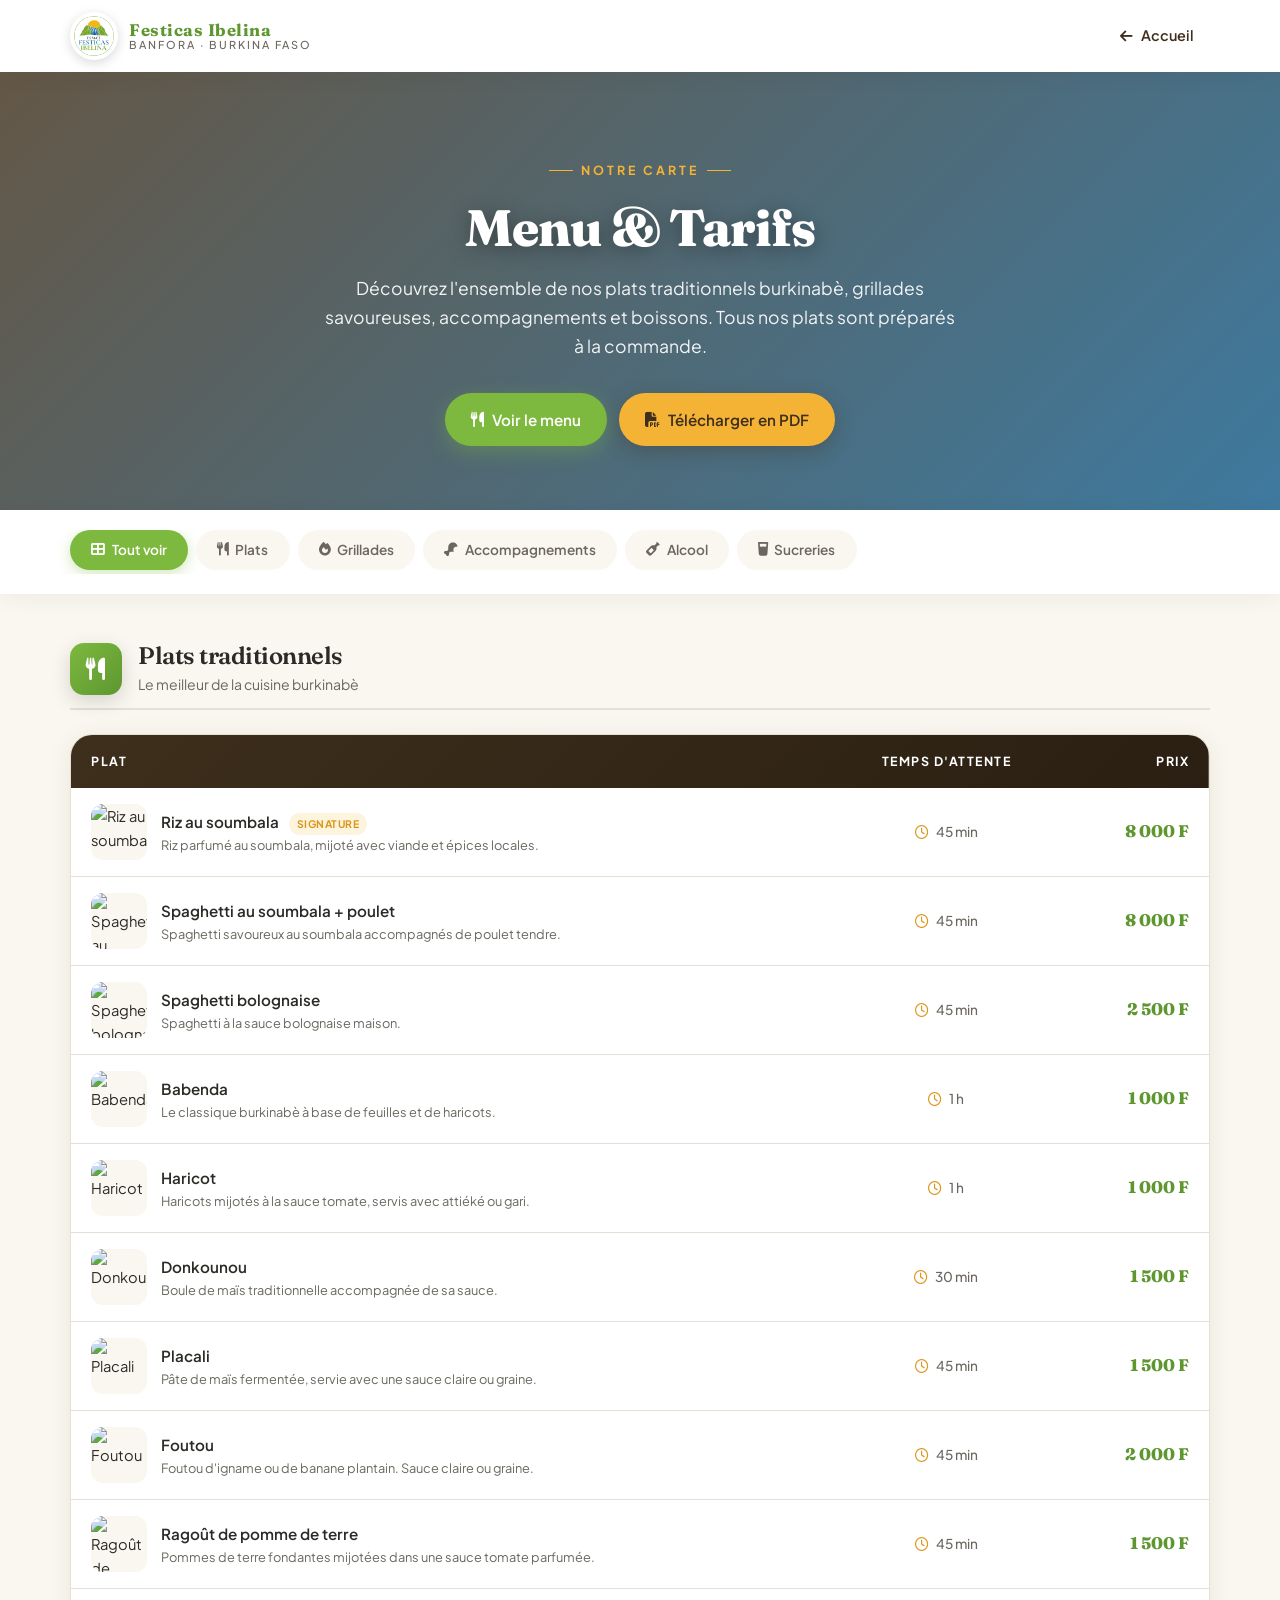
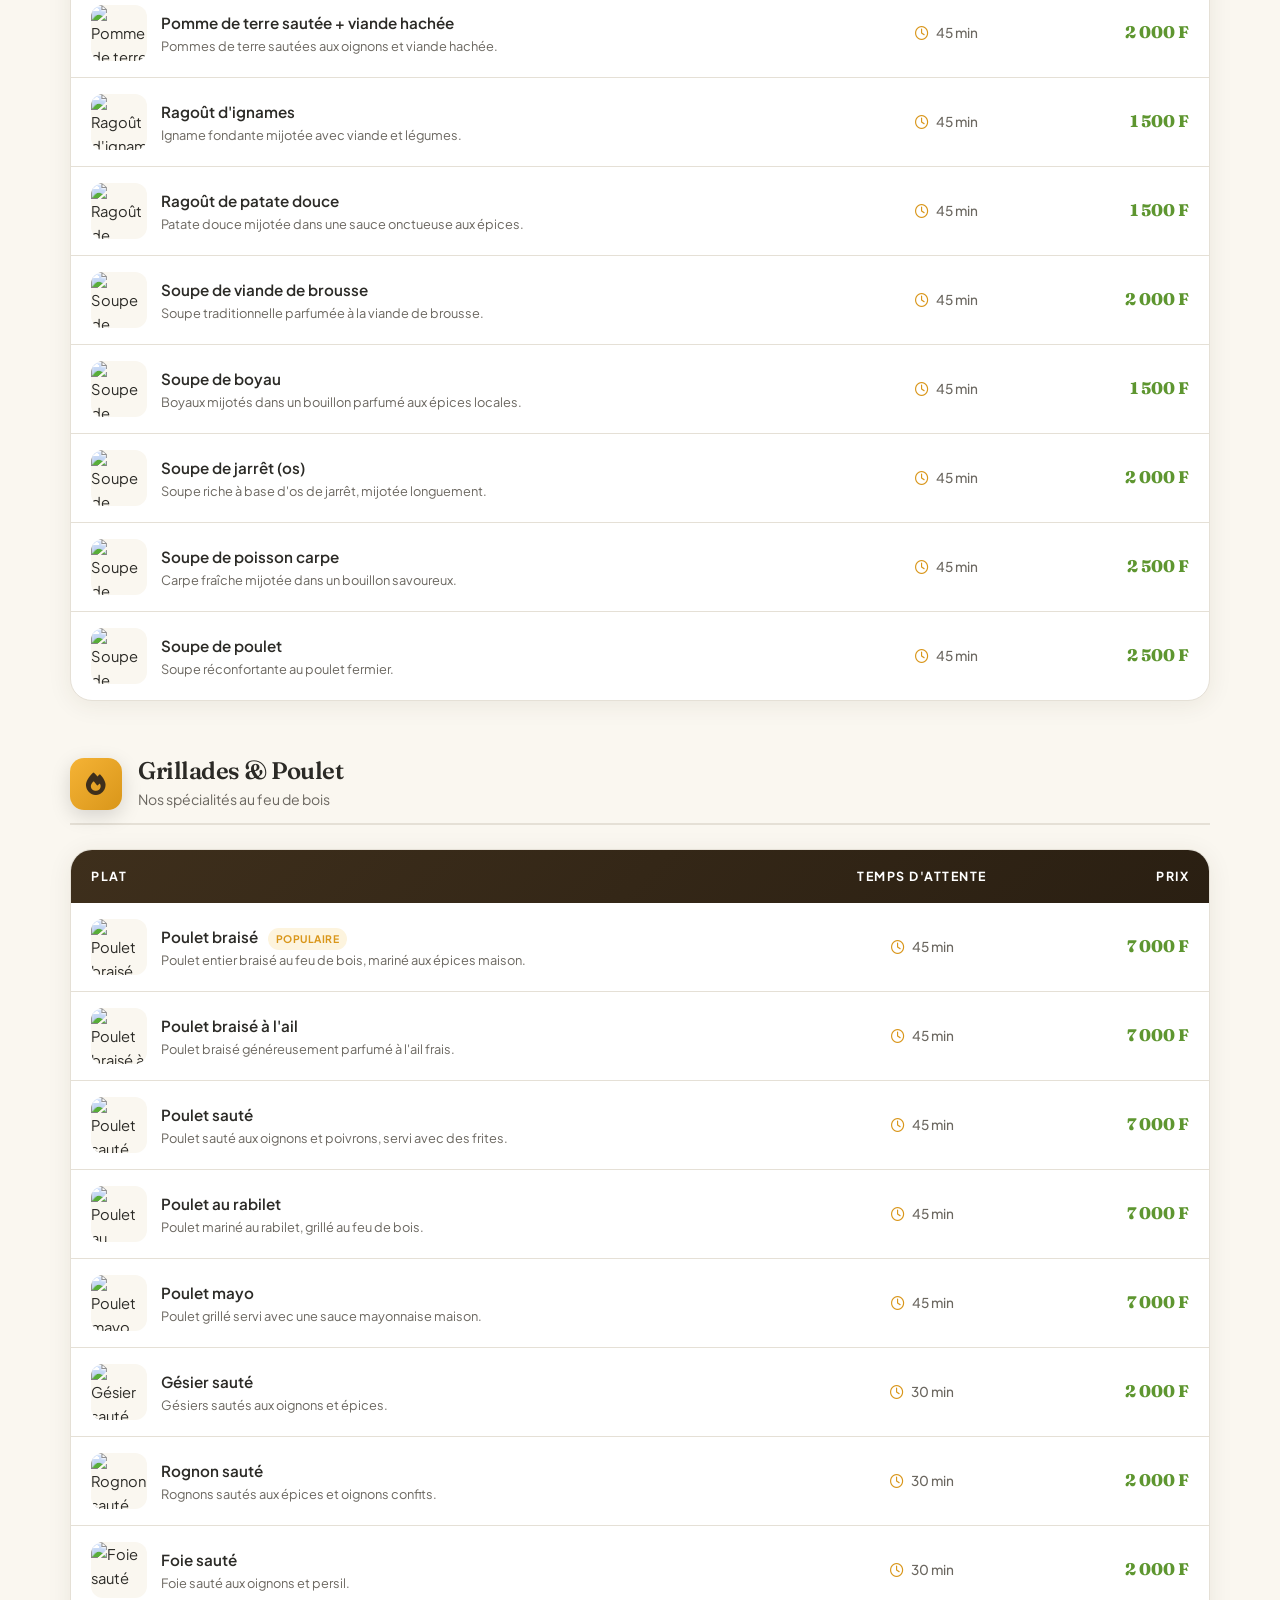
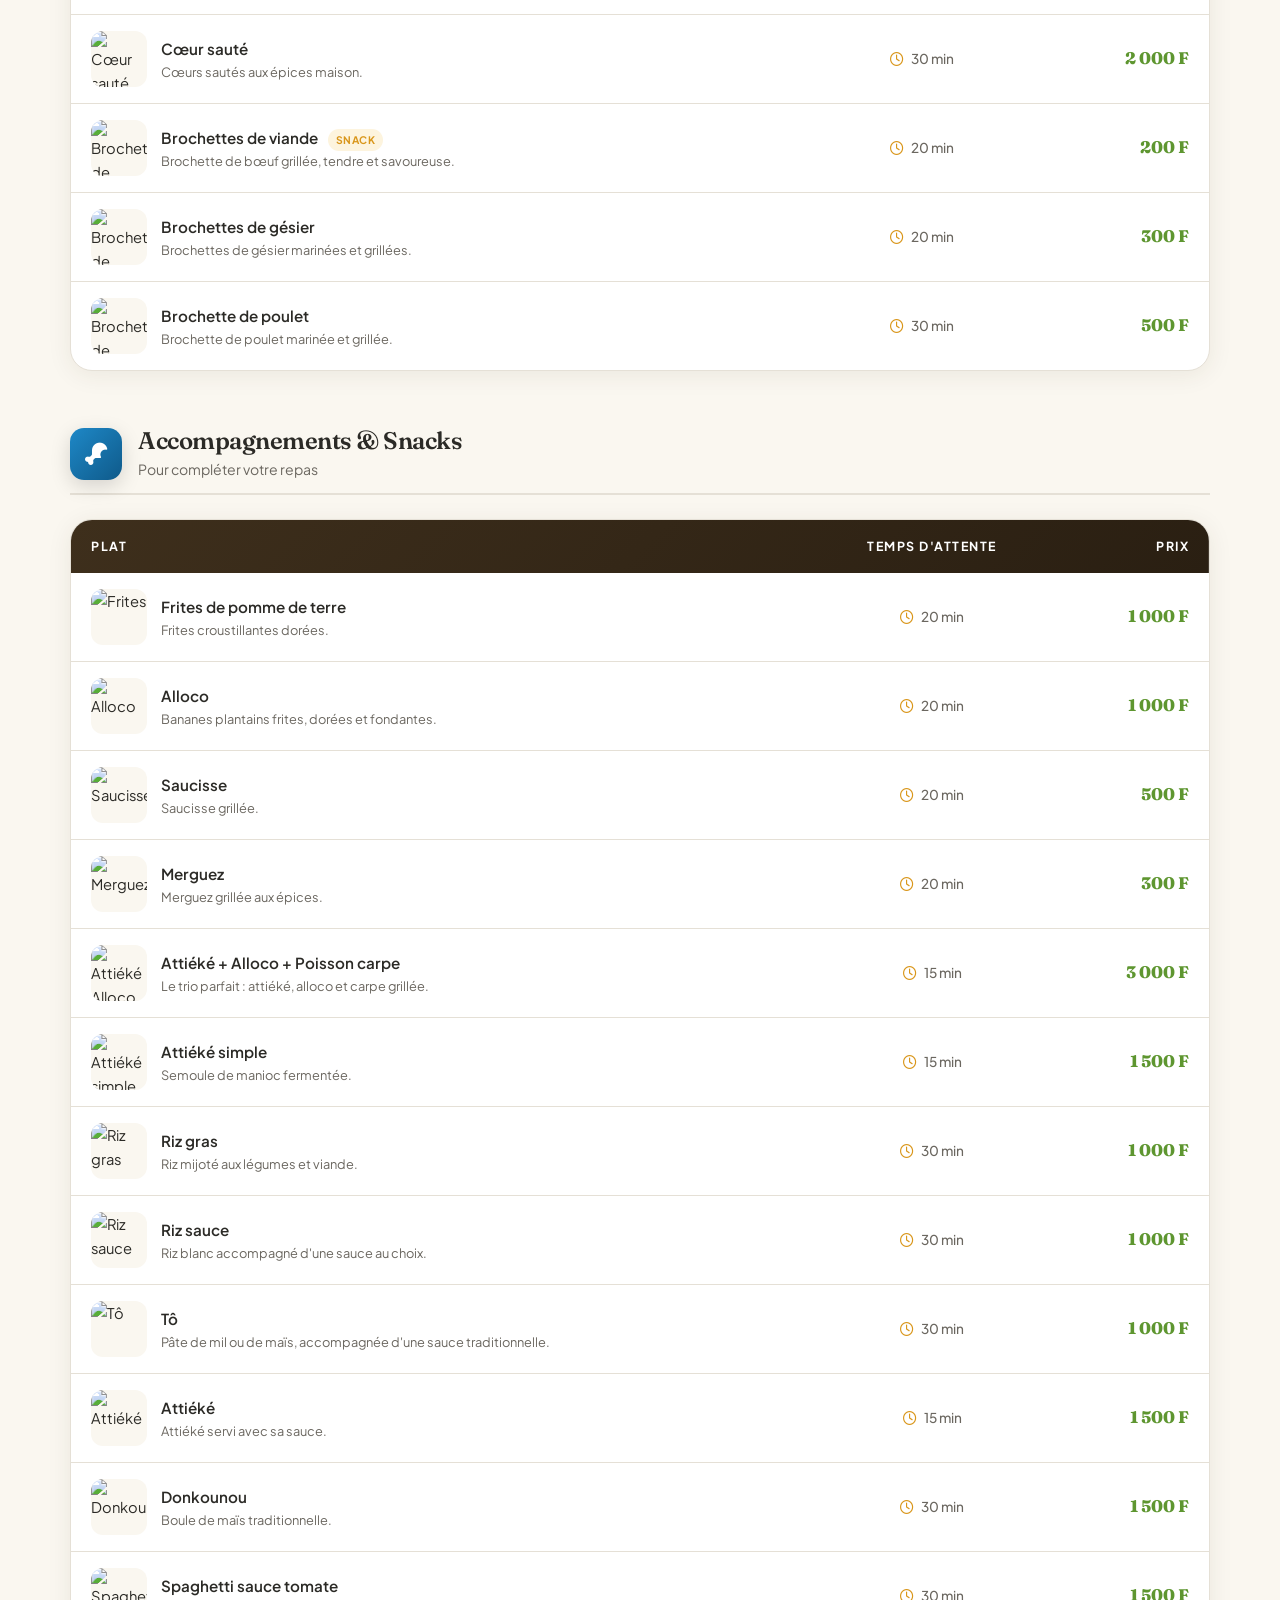
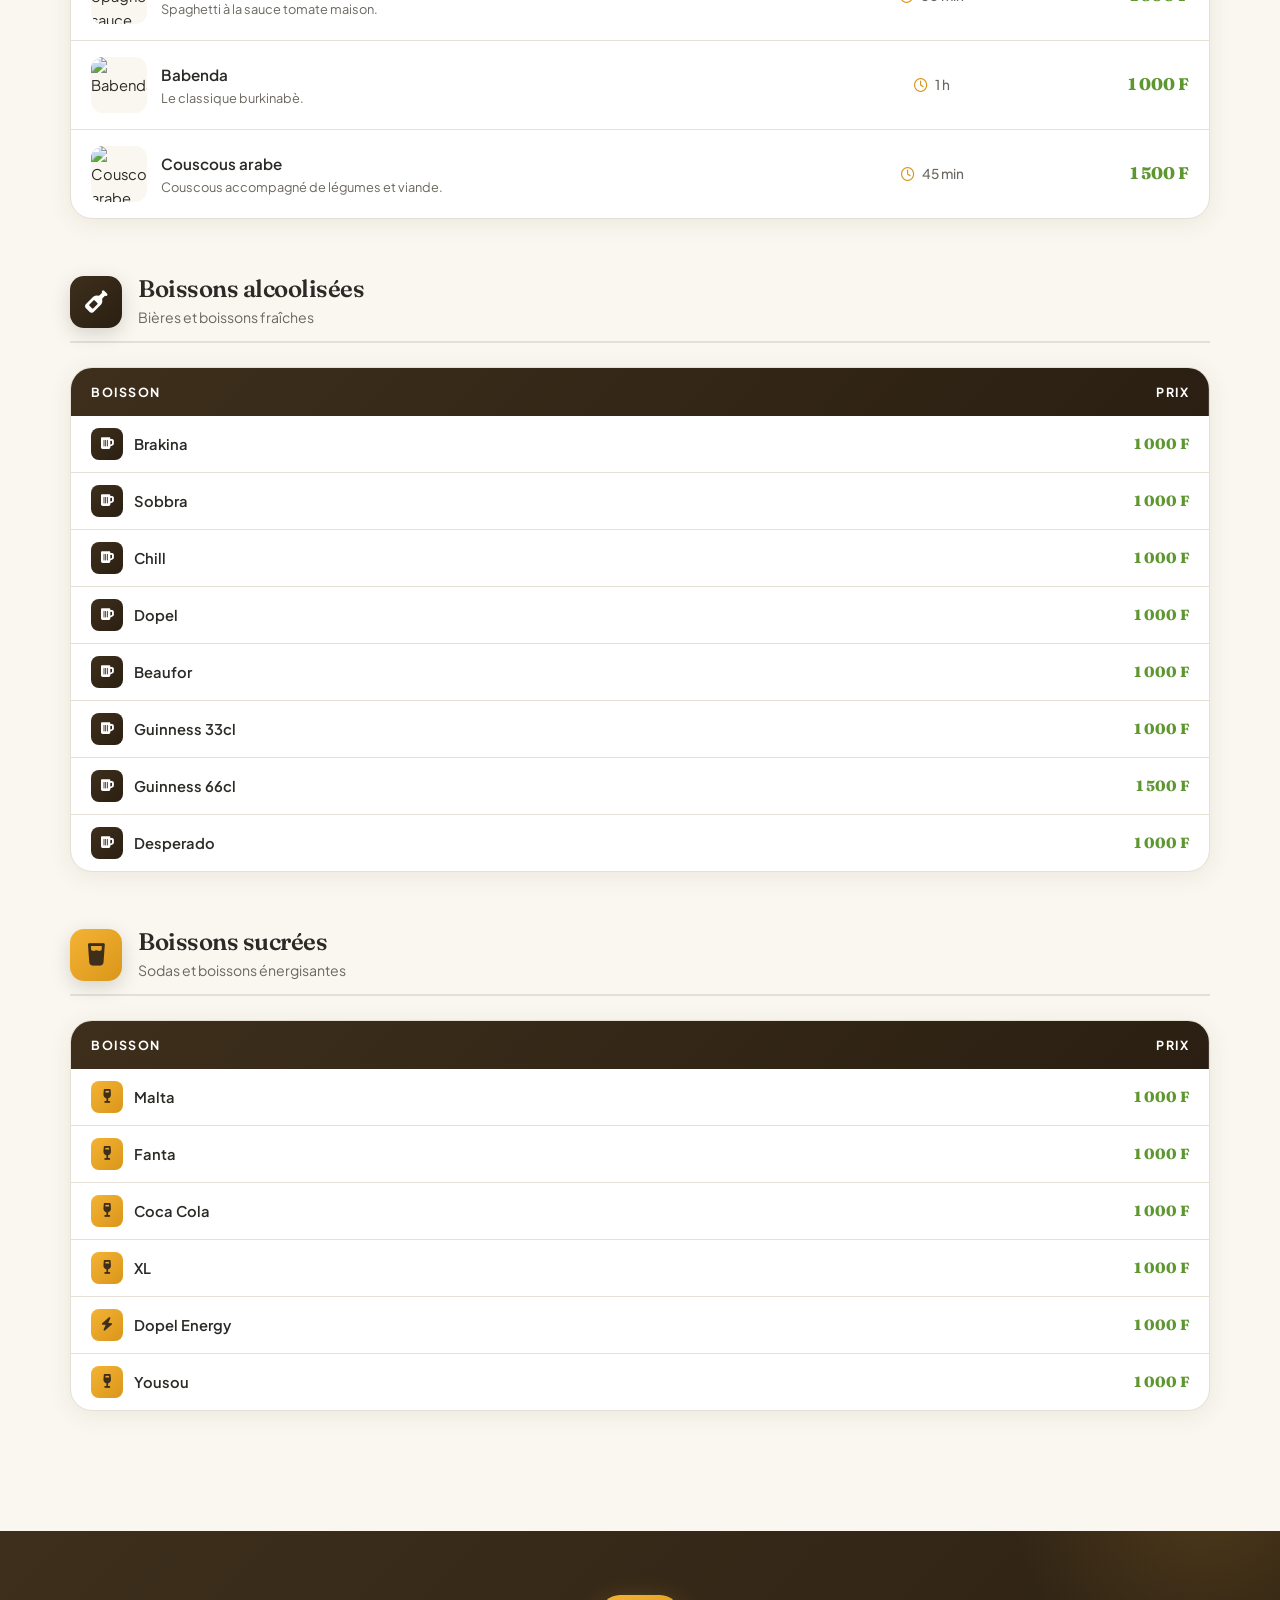
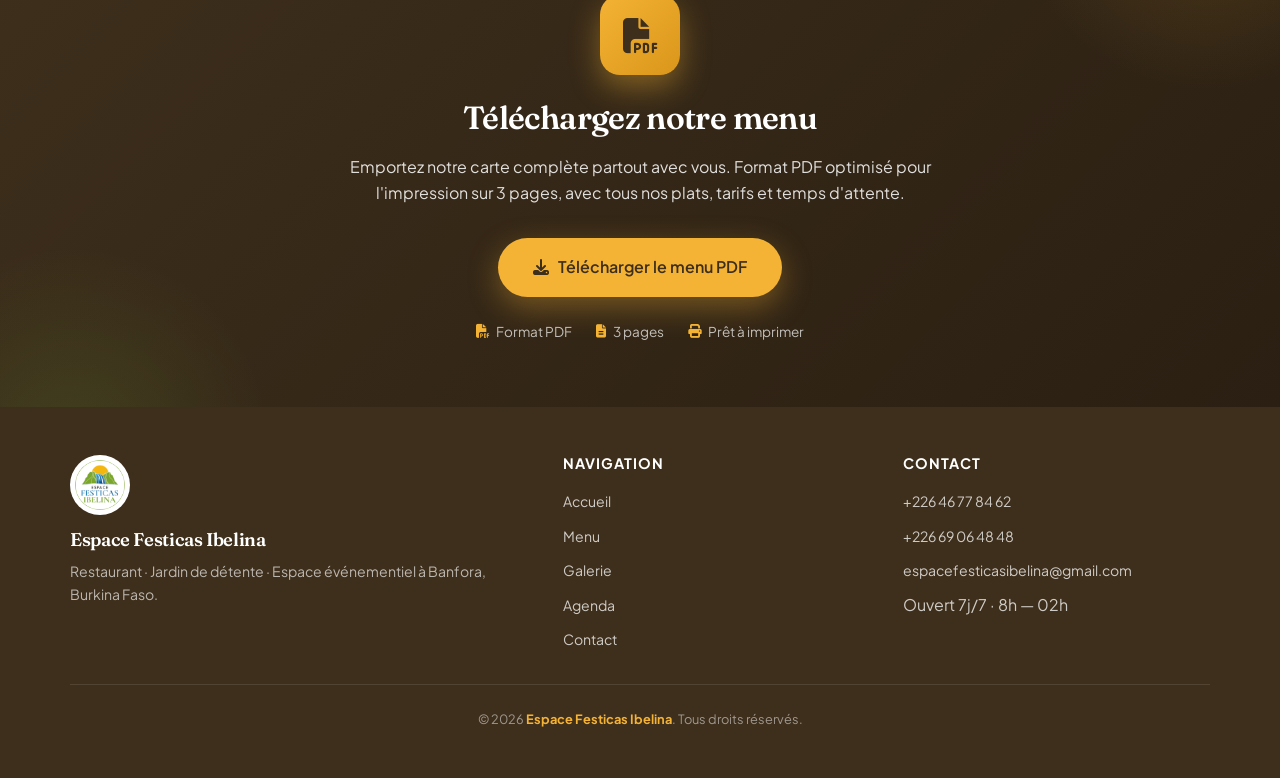
==== commit 72d440ea: "Update print statement from 'Hello' to 'Goodbye'" ====
--- a/menu.html
+++ b/menu.html
@@ -3,15 +3,15 @@
 <head>
 <meta charset="UTF-8">
 <meta name="viewport" content="width=device-width, initial-scale=1.0">
-<title>Menu — Espace Festicas Ibelina · Restaurant à Banfora</title>
-
-<meta name="description" content="Découvrez le menu complet de l'Espace Festicas Ibelina : plats burkinabè traditionnels, grillades, boissons, sucreries. Restaurant à Banfora, Burkina Faso.">
+<title>Menu & Tarifs — Espace Festicas Ibelina · Restaurant à Banfora</title>
+
+<meta name="description" content="Consultez le menu complet et les tarifs de l'Espace Festicas Ibelina : plats burkinabè traditionnels, grillades, accompagnements et boissons. Téléchargez le menu en PDF.">
 <meta name="robots" content="index, follow">
 <link rel="canonical" href="https://espacefesticasibelina.com/menu.html">
 
 <meta property="og:type" content="restaurant">
-<meta property="og:title" content="Menu — Espace Festicas Ibelina">
-<meta property="og:description" content="Plats traditionnels burkinabè, grillades et boissons.">
+<meta property="og:title" content="Menu & Tarifs — Espace Festicas Ibelina">
+<meta property="og:description" content="Plats traditionnels burkinabè, grillades, boissons. Téléchargez le menu PDF.">
 
 <link rel="preconnect" href="https://fonts.googleapis.com">
 <link rel="preconnect" href="https://fonts.gstatic.com" crossorigin>
@@ -37,14 +37,13 @@
   --blanc:#FFFFFF;
   --ombre-douce:0 4px 24px rgba(62,47,28,.08);
   --ombre-moyenne:0 12px 40px rgba(62,47,28,.12);
-  --ombre-forte:0 24px 60px rgba(62,47,28,.18);
   --radius:14px;
   --radius-lg:22px;
   --transition:.35s cubic-bezier(.4,0,.2,1);
 }
 
 *{margin:0;padding:0;box-sizing:border-box}
-html{scroll-behavior:smooth}
+html{scroll-behavior:smooth;scroll-padding-top:140px}
 body{
   font-family:'Plus Jakarta Sans',system-ui,-apple-system,sans-serif;
   font-size:16px;line-height:1.65;color:var(--texte);
@@ -57,7 +56,7 @@
 button{font-family:inherit;cursor:pointer;border:none;background:none}
 h1,h2,h3,h4{font-family:'Fraunces',Georgia,serif;font-weight:600;line-height:1.2;letter-spacing:-.02em}
 h1{font-size:clamp(2rem,5vw,3.2rem);font-weight:800}
-h2{font-size:clamp(1.6rem,3.6vw,2.4rem)}
+h2{font-size:clamp(1.4rem,3.6vw,2rem)}
 h3{font-size:1.2rem}
 p{color:var(--texte-doux)}
 
@@ -74,8 +73,8 @@
 .btn-primary:hover{background:var(--vert-fonce);transform:translateY(-2px)}
 .btn-outline{background:transparent;color:var(--brun);border:2px solid var(--brun)}
 .btn-outline:hover{background:var(--brun);color:white}
-.btn-wa{background:#25D366;color:white}
-.btn-wa:hover{background:#1EA952;transform:translateY(-2px);box-shadow:0 10px 28px rgba(37,211,102,.4)}
+.btn-pdf{background:var(--brun);color:white;box-shadow:0 6px 20px rgba(62,47,28,.3)}
+.btn-pdf:hover{background:#2a1f12;transform:translateY(-2px);box-shadow:0 10px 28px rgba(62,47,28,.4)}
 
 /* HEADER */
 #header{
@@ -87,7 +86,7 @@
   padding:.75rem 0;
 }
 .header-inner{display:flex;align-items:center;justify-content:space-between;gap:1rem}
-.logo-block{display:flex;align-items:center;gap:.7rem;text-decoration:none}
+.logo-block{display:flex;align-items:center;gap:.7rem}
 .logo-block img{
   width:48px;height:48px;object-fit:contain;
   background:white;border-radius:50%;padding:4px;
@@ -113,7 +112,7 @@
 
 /* HERO MENU */
 .menu-hero{
-  background:linear-gradient(135deg,rgba(62,47,28,.75),rgba(15,90,138,.75)),
+  background:linear-gradient(135deg,rgba(62,47,28,.8),rgba(15,90,138,.8)),
     url('https://images.unsplash.com/photo-1414235077428-338989a2e8c0?w=1600&q=80') center/cover no-repeat;
   color:white;text-align:center;
   padding:5rem 1.25rem 4rem;
@@ -129,13 +128,21 @@
 .menu-hero h1{color:white;margin-bottom:1rem;text-shadow:0 4px 20px rgba(0,0,0,.35)}
 .menu-hero p{
   color:rgba(255,255,255,.92);font-size:1.1rem;
-  max-width:620px;margin:0 auto;
-}
+  max-width:640px;margin:0 auto 2rem;
+}
+.menu-hero-actions{
+  display:flex;gap:.75rem;justify-content:center;flex-wrap:wrap;
+}
+.menu-hero-actions .btn{backdrop-filter:blur(8px)}
+.menu-hero-actions .btn-pdf{background:var(--jaune);color:var(--brun)}
+.menu-hero-actions .btn-pdf:hover{background:var(--jaune-fonce)}
+.menu-hero-actions .btn-outline{color:white;border-color:rgba(255,255,255,.7)}
+.menu-hero-actions .btn-outline:hover{background:white;color:var(--brun);border-color:white}
 
 /* FILTRES */
 .filters{
   background:white;
-  padding:1.5rem 0;
+  padding:1.25rem 0;
   position:sticky;top:70px;z-index:850;
   box-shadow:0 4px 20px rgba(62,47,28,.06);
   margin-bottom:2rem;
@@ -163,10 +170,10 @@
 
 /* SECTION MENU */
 .menu-section{padding:1rem 0 4rem}
-.menu-category{margin-bottom:4rem}
+.menu-category{margin-bottom:3.5rem;scroll-margin-top:140px}
 .category-header{
   display:flex;align-items:center;gap:1rem;
-  margin-bottom:1.75rem;
+  margin-bottom:1.5rem;
   padding-bottom:.75rem;
   border-bottom:2px solid var(--bordure);
 }
@@ -182,150 +189,212 @@
 .category-icon.bleu{background:linear-gradient(135deg,var(--bleu),var(--bleu-fonce))}
 .category-icon.brun{background:linear-gradient(135deg,var(--brun),#2a1f12)}
 .category-title{flex:1}
-.category-title h2{color:var(--texte);margin-bottom:.15rem;font-size:1.6rem}
+.category-title h2{color:var(--texte);margin-bottom:.15rem;font-size:1.5rem}
 .category-title p{font-size:.88rem;color:var(--texte-doux)}
 
-/* GRILLE PLATS */
-.plats-grid{
-  display:grid;
-  grid-template-columns:1fr;
-  gap:1.25rem;
-}
-
-.plat-card{
-  background:white;border-radius:var(--radius-lg);
-  overflow:hidden;transition:var(--transition);
+/* TABLEAU PRO */
+.table-pro{
+  background:white;
+  border-radius:var(--radius-lg);
+  overflow:hidden;
   border:1px solid var(--bordure);
-  display:flex;flex-direction:column;
-}
-.plat-card:hover{
-  transform:translateY(-4px);
-  box-shadow:var(--ombre-moyenne);
-  border-color:var(--vert);
-}
-
-.plat-img{
-  aspect-ratio:16/10;overflow:hidden;position:relative;
+  box-shadow:var(--ombre-douce);
+}
+.table-pro table{
+  width:100%;
+  border-collapse:collapse;
+  font-size:.92rem;
+}
+.table-pro thead{
+  background:linear-gradient(135deg,var(--brun),#2a1f12);
+  color:white;
+}
+.table-pro thead th{
+  padding:1rem 1.25rem;
+  text-align:left;
+  font-family:'Plus Jakarta Sans',sans-serif;
+  font-weight:700;
+  font-size:.78rem;
+  letter-spacing:1.5px;
+  text-transform:uppercase;
+  white-space:nowrap;
+}
+.table-pro thead th:last-child{text-align:right}
+.table-pro thead th.col-price{text-align:right}
+.table-pro thead th.col-time{text-align:center}
+
+.table-pro tbody tr{
+  border-bottom:1px solid var(--bordure);
+  transition:var(--transition);
+}
+.table-pro tbody tr:last-child{border-bottom:none}
+.table-pro tbody tr:hover{background:var(--vert-clair)}
+.table-pro tbody td{
+  padding:1rem 1.25rem;
+  vertical-align:middle;
+}
+.table-pro .dish-cell{
+  display:flex;align-items:center;gap:.9rem;
+}
+.table-pro .dish-cell img{
+  width:56px;height:56px;flex-shrink:0;
+  border-radius:12px;object-fit:cover;
   background:var(--sable);
 }
-.plat-img img{
-  width:100%;height:100%;object-fit:cover;
-  transition:transform .6s ease;
-}
-.plat-card:hover .plat-img img{transform:scale(1.08)}
-
-.plat-duration{
-  position:absolute;bottom:.75rem;right:.75rem;
-  background:rgba(62,47,28,.85);color:white;
-  padding:.35rem .75rem;border-radius:50px;
-  font-size:.72rem;font-weight:700;
-  display:flex;align-items:center;gap:.35rem;
-  backdrop-filter:blur(6px);
-}
-.plat-duration i{color:var(--jaune)}
-
-.plat-tag{
-  position:absolute;top:.75rem;left:.75rem;
+.table-pro .dish-info{min-width:0}
+.table-pro .dish-info strong{
+  display:block;color:var(--texte);
+  font-weight:600;font-size:.95rem;
+  margin-bottom:.15rem;
+}
+.table-pro .dish-info small{
+  color:var(--texte-doux);
+  font-size:.8rem;
+  line-height:1.4;
+  display:block;
+}
+.table-pro .tag{
+  display:inline-block;
+  background:var(--jaune-clair);
+  color:var(--jaune-fonce);
+  font-size:.65rem;
+  font-weight:700;
+  padding:.15rem .5rem;
+  border-radius:50px;
+  text-transform:uppercase;
+  letter-spacing:.5px;
+  margin-left:.4rem;
+  vertical-align:middle;
+}
+.table-pro .time-cell{
+  text-align:center;
+  color:var(--texte-doux);
+  font-size:.85rem;
+  font-weight:500;
+  white-space:nowrap;
+}
+.table-pro .time-cell i{
+  color:var(--jaune-fonce);
+  margin-right:.3rem;
+}
+.table-pro .price-cell{
+  text-align:right;
+  font-family:'Fraunces',serif;
+  font-weight:800;
+  color:var(--vert-fonce);
+  font-size:1.05rem;
+  white-space:nowrap;
+}
+
+/* TABLEAU BOISSONS (plus compact) */
+.boissons-table{
+  background:white;
+  border-radius:var(--radius-lg);
+  overflow:hidden;
+  border:1px solid var(--bordure);
+  box-shadow:var(--ombre-douce);
+}
+.boissons-table table{
+  width:100%;border-collapse:collapse;font-size:.92rem;
+}
+.boissons-table thead{
+  background:linear-gradient(135deg,var(--brun),#2a1f12);
+  color:white;
+}
+.boissons-table thead th{
+  padding:.85rem 1.25rem;
+  text-align:left;
+  font-family:'Plus Jakarta Sans',sans-serif;
+  font-weight:700;
+  font-size:.78rem;
+  letter-spacing:1.5px;
+  text-transform:uppercase;
+}
+.boissons-table thead th:last-child{text-align:right}
+.boissons-table tbody tr{
+  border-bottom:1px solid var(--bordure);
+  transition:var(--transition);
+}
+.boissons-table tbody tr:last-child{border-bottom:none}
+.boissons-table tbody tr:hover{background:var(--jaune-clair)}
+.boissons-table tbody td{
+  padding:.75rem 1.25rem;
+  vertical-align:middle;
+}
+.boissons-table .drink-name{
+  display:flex;align-items:center;gap:.7rem;
+  font-weight:600;color:var(--texte);
+}
+.boissons-table .drink-name i{
+  width:32px;height:32px;
+  border-radius:8px;
+  display:flex;align-items:center;justify-content:center;
+  font-size:.85rem;
+  color:white;
+  flex-shrink:0;
+}
+.boissons-table .drink-name i.alcool{background:linear-gradient(135deg,var(--brun),#2a1f12)}
+.boissons-table .drink-name i.sucre{background:linear-gradient(135deg,var(--jaune),var(--jaune-fonce));color:var(--brun)}
+.boissons-table .price-cell{
+  text-align:right;
+  font-family:'Fraunces',serif;
+  font-weight:800;
+  color:var(--vert-fonce);
+  white-space:nowrap;
+}
+
+/* SECTION PDF */
+.pdf-section{
+  background:linear-gradient(135deg,var(--brun),#2a1f12);
+  color:white;
+  text-align:center;
+  padding:4rem 1.25rem;
+  position:relative;
+  overflow:hidden;
+}
+.pdf-section::before{
+  content:'';position:absolute;
+  top:-50%;right:-10%;
+  width:400px;height:400px;
+  background:radial-gradient(circle,rgba(245,179,53,.15),transparent 70%);
+  border-radius:50%;
+}
+.pdf-section::after{
+  content:'';position:absolute;
+  bottom:-50%;left:-10%;
+  width:400px;height:400px;
+  background:radial-gradient(circle,rgba(125,185,63,.15),transparent 70%);
+  border-radius:50%;
+}
+.pdf-section .wrap{position:relative;z-index:2}
+.pdf-section .pdf-icon{
+  width:80px;height:80px;
+  margin:0 auto 1.5rem;
+  border-radius:20px;
+  background:linear-gradient(135deg,var(--jaune),var(--jaune-fonce));
+  display:flex;align-items:center;justify-content:center;
+  font-size:2.2rem;color:var(--brun);
+  box-shadow:0 12px 30px rgba(245,179,53,.4);
+}
+.pdf-section h2{color:white;margin-bottom:1rem}
+.pdf-section p{
+  color:rgba(255,255,255,.85);
+  max-width:620px;margin:0 auto 2rem;
+  font-size:1rem;
+}
+.pdf-section .btn-pdf{
   background:var(--jaune);color:var(--brun);
-  padding:.3rem .8rem;border-radius:50px;
-  font-size:.7rem;font-weight:700;
-  text-transform:uppercase;letter-spacing:.5px;
-}
-
-.plat-body{padding:1.25rem 1.4rem;display:flex;flex-direction:column;flex:1}
-.plat-head{
-  display:flex;justify-content:space-between;
-  align-items:flex-start;gap:1rem;margin-bottom:.4rem;
-}
-.plat-head h3{
-  font-size:1.1rem;color:var(--texte);
-  font-family:'Fraunces',serif;font-weight:600;
-  line-height:1.3;
-}
-.plat-price{
-  color:var(--vert-fonce);font-weight:800;
-  font-family:'Fraunces',serif;font-size:1.15rem;
-  white-space:nowrap;
-}
-.plat-desc{
-  font-size:.88rem;color:var(--texte-doux);
-  margin-top:.35rem;
-}
-.plat-actions{
-  margin-top:auto;padding-top:1rem;
-  display:flex;gap:.5rem;
-  border-top:1px solid var(--bordure);
-  margin-top:1rem;
-}
-.plat-actions .btn{
-  padding:.5rem 1rem;font-size:.8rem;
-  flex:1;justify-content:center;
-}
-
-/* CARTE BOISSONS */
-.boissons-grid{
-  display:grid;grid-template-columns:repeat(2,1fr);
-  gap:.85rem;
-}
-.boisson-card{
-  background:white;border-radius:var(--radius);
-  padding:1rem 1.1rem;
-  border:1px solid var(--bordure);
-  display:flex;align-items:center;justify-content:space-between;
-  gap:.75rem;transition:var(--transition);
-}
-.boisson-card:hover{
-  transform:translateY(-3px);
-  box-shadow:var(--ombre-douce);
-  border-color:var(--jaune);
-}
-.boisson-info{display:flex;align-items:center;gap:.75rem;min-width:0}
-.boisson-icon{
-  width:38px;height:38px;flex-shrink:0;
-  border-radius:10px;
-  display:flex;align-items:center;justify-content:center;
-  font-size:.9rem;color:white;
-}
-.boisson-icon.alcool{background:linear-gradient(135deg,var(--brun),#2a1f12)}
-.boisson-icon.sucre{background:linear-gradient(135deg,var(--jaune),var(--jaune-fonce));color:var(--brun)}
-.boisson-name{
-  font-weight:600;font-size:.92rem;color:var(--texte);
-  white-space:nowrap;overflow:hidden;text-overflow:ellipsis;
-}
-.boisson-price{
-  font-family:'Fraunces',serif;font-weight:800;
-  color:var(--vert-fonce);font-size:1rem;
-  white-space:nowrap;
-}
-
-/* BOUTON WHATSAPP FLOTTANT */
-#whatsapp-float{
-  position:fixed;bottom:1.5rem;right:1.5rem;z-index:880;
-  width:58px;height:58px;border-radius:50%;
-  background:#25D366;color:white;
-  display:flex;align-items:center;justify-content:center;
-  font-size:1.7rem;
-  box-shadow:0 10px 30px rgba(37,211,102,.45);
-  transition:var(--transition);
-  animation:waPulse 2.4s infinite;
-}
-#whatsapp-float:hover{transform:scale(1.1) rotate(8deg)}
-@keyframes waPulse{
-  0%,100%{box-shadow:0 10px 30px rgba(37,211,102,.45)}
-  50%{box-shadow:0 10px 30px rgba(37,211,102,.8),0 0 0 12px rgba(37,211,102,.12)}
-}
-#whatsapp-float .tooltip{
-  position:absolute;right:calc(100% + 12px);
-  background:var(--brun);color:white;
-  padding:.5rem .9rem;border-radius:8px;
-  font-size:.8rem;font-weight:600;white-space:nowrap;
-  opacity:0;pointer-events:none;transition:var(--transition);
-}
-#whatsapp-float .tooltip::after{
-  content:'';position:absolute;right:-6px;top:50%;transform:translateY(-50%);
-  border:6px solid transparent;border-left-color:var(--brun);
-}
-#whatsapp-float:hover .tooltip{opacity:1}
+  padding:1rem 2.2rem;font-size:1rem;
+  box-shadow:0 10px 30px rgba(245,179,53,.35);
+}
+.pdf-section .btn-pdf:hover{background:var(--jaune-fonce);box-shadow:0 14px 40px rgba(245,179,53,.5)}
+.pdf-section .pdf-meta{
+  margin-top:1.5rem;
+  display:flex;gap:1.5rem;justify-content:center;flex-wrap:wrap;
+  font-size:.85rem;color:rgba(255,255,255,.7);
+}
+.pdf-section .pdf-meta span{display:inline-flex;align-items:center;gap:.4rem}
+.pdf-section .pdf-meta i{color:var(--jaune)}
 
 /* FOOTER */
 footer{
@@ -358,17 +427,39 @@
 .footer-bottom strong{color:var(--jaune)}
 
 /* RESPONSIVE */
-@media(min-width:640px){
-  .plats-grid{grid-template-columns:repeat(2,1fr)}
-  .boissons-grid{grid-template-columns:repeat(3,1fr)}
-}
+@media(max-width:640px){
+  .menu-hero{padding:3.5rem 1.25rem 3rem}
+  .menu-hero h1{font-size:1.8rem}
+  .menu-hero p{font-size:.95rem}
+  .menu-hero-actions .btn{padding:.7rem 1.2rem;font-size:.85rem}
+  .filters{top:62px;padding:1rem 0}
+  .table-pro table{font-size:.85rem}
+  .table-pro thead th{padding:.75rem .75rem;font-size:.68rem;letter-spacing:1px}
+  .table-pro tbody td{padding:.75rem .75rem}
+  .table-pro .dish-cell img{width:44px;height:44px;border-radius:10px}
+  .table-pro .dish-info strong{font-size:.85rem}
+  .table-pro .dish-info small{font-size:.72rem}
+  .table-pro .price-cell{font-size:.92rem}
+  .table-pro .time-cell{font-size:.78rem}
+  .boissons-table thead th{padding:.7rem .75rem;font-size:.68rem}
+  .boissons-table tbody td{padding:.6rem .75rem}
+  .boissons-table .drink-name{font-size:.85rem;gap:.5rem}
+  .boissons-table .drink-name i{width:28px;height:28px;font-size:.75rem}
+  .category-icon{width:44px;height:44px;font-size:1.2rem}
+  .category-title h2{font-size:1.25rem}
+  .category-title p{font-size:.8rem}
+  .pdf-section{padding:3rem 1.25rem}
+  .pdf-icon{width:64px;height:64px;font-size:1.8rem}
+}
+
 @media(min-width:900px){
-  .plats-grid{grid-template-columns:repeat(3,1fr)}
-  .boissons-grid{grid-template-columns:repeat(4,1fr)}
   .footer-grid{grid-template-columns:1.5fr 1fr 1fr}
 }
-@media(min-width:1100px){
-  .plats-grid{grid-template-columns:repeat(4,1fr)}
+
+/* CACHER la colonne temps sur très petits écrans si nécessaire */
+@media(max-width:420px){
+  .table-pro .time-cell{font-size:.72rem}
+  .table-pro .dish-cell img{display:none}
 }
 </style>
 </head>
@@ -388,9 +479,6 @@
       <a href="index.html" class="back-link">
         <i class="fas fa-arrow-left"></i> Accueil
       </a>
-      <a href="https://wa.me/22646778462?text=Bonjour%20Espace%20Festicas%20Ibelina%20!" class="btn btn-wa" target="_blank" rel="noopener" style="padding:.55rem 1rem;font-size:.85rem">
-        <i class="fab fa-whatsapp"></i> Commander
-      </a>
     </div>
   </div>
 </header>
@@ -398,8 +486,16 @@
 <!-- HERO MENU -->
 <section class="menu-hero">
   <div class="eyebrow">Notre carte</div>
-  <h1>Menu complet</h1>
-  <p>Découvrez nos plats traditionnels burkinabè, grillades savoureuses et boissons fraîches. Tous nos plats sont préparés à la commande.</p>
+  <h1>Menu & Tarifs</h1>
+  <p>Découvrez l'ensemble de nos plats traditionnels burkinabè, grillades savoureuses, accompagnements et boissons. Tous nos plats sont préparés à la commande.</p>
+  <div class="menu-hero-actions">
+    <a href="#menu" class="btn btn-primary">
+      <i class="fas fa-utensils"></i> Voir le menu
+    </a>
+    <a href="#" class="btn btn-pdf" onclick="downloadPDF(event)">
+      <i class="fas fa-file-pdf"></i> Télécharger en PDF
+    </a>
+  </div>
 </section>
 
 <!-- FILTRES -->
@@ -427,7 +523,7 @@
 </div>
 
 <!-- MENU -->
-<main class="menu-section">
+<main class="menu-section" id="menu">
   <div class="wrap">
 
     <!-- ====== CATÉGORIE : PLATS TRADITIONNELS ====== -->
@@ -440,336 +536,243 @@
         </div>
       </div>
 
-      <div class="plats-grid">
-
-        <article class="plat-card">
-          <div class="plat-img">
-            <span class="plat-tag">Signature</span>
-            <img src="https://images.unsplash.com/photo-1512058564366-18510be2db19?w=600&q=80" alt="Riz au soumbala" loading="lazy">
-            <span class="plat-duration"><i class="far fa-clock"></i> 45 min</span>
-          </div>
-          <div class="plat-body">
-            <div class="plat-head">
-              <h3>Riz au soumbala</h3>
-              <span class="plat-price">8 000 F</span>
-            </div>
-            <p class="plat-desc">Riz parfumé au soumbala, mijoté avec viande et épices locales.</p>
-            <div class="plat-actions">
-              <a href="https://wa.me/22646778462?text=Bonjour,%20je%20souhaite%20commander%20:%20Riz%20au%20soumbala" class="btn btn-wa" target="_blank" rel="noopener">
-                <i class="fab fa-whatsapp"></i> Commander
-              </a>
-            </div>
-          </div>
-        </article>
-
-        <article class="plat-card">
-          <div class="plat-img">
-            <img src="https://images.unsplash.com/photo-1621996346565-e3dbc646d9a9?w=600&q=80" alt="Spaghetti au soumbala avec poulet" loading="lazy">
-            <span class="plat-duration"><i class="far fa-clock"></i> 45 min</span>
-          </div>
-          <div class="plat-body">
-            <div class="plat-head">
-              <h3>Spaghetti au soumbala + poulet</h3>
-              <span class="plat-price">8 000 F</span>
-            </div>
-            <p class="plat-desc">Spaghetti savoureux au soumbala accompagnés de poulet tendre.</p>
-            <div class="plat-actions">
-              <a href="https://wa.me/22646778462?text=Bonjour,%20je%20souhaite%20commander%20:%20Spaghetti%20au%20soumbala%20avec%20poulet" class="btn btn-wa" target="_blank" rel="noopener">
-                <i class="fab fa-whatsapp"></i> Commander
-              </a>
-            </div>
-          </div>
-        </article>
-
-        <article class="plat-card">
-          <div class="plat-img">
-            <img src="https://images.unsplash.com/photo-1551183053-bf91a1d81141?w=600&q=80" alt="Spaghetti bolognaise" loading="lazy">
-            <span class="plat-duration"><i class="far fa-clock"></i> 45 min</span>
-          </div>
-          <div class="plat-body">
-            <div class="plat-head">
-              <h3>Spaghetti bolognaise</h3>
-              <span class="plat-price">2 500 F</span>
-            </div>
-            <p class="plat-desc">Spaghetti à la sauce bolognaise maison.</p>
-            <div class="plat-actions">
-              <a href="https://wa.me/22646778462?text=Bonjour,%20je%20souhaite%20commander%20:%20Spaghetti%20bolognaise" class="btn btn-wa" target="_blank" rel="noopener">
-                <i class="fab fa-whatsapp"></i> Commander
-              </a>
-            </div>
-          </div>
-        </article>
-
-        <article class="plat-card">
-          <div class="plat-img">
-            <img src="https://images.unsplash.com/photo-1512621776951-a57141f2eefd?w=600&q=80" alt="Babenda" loading="lazy">
-            <span class="plat-duration"><i class="far fa-clock"></i> 1 h</span>
-          </div>
-          <div class="plat-body">
-            <div class="plat-head">
-              <h3>Babenda</h3>
-              <span class="plat-price">1 000 F</span>
-            </div>
-            <p class="plat-desc">Le classique burkinabè à base de feuilles et de haricots.</p>
-            <div class="plat-actions">
-              <a href="https://wa.me/22646778462?text=Bonjour,%20je%20souhaite%20commander%20:%20Babenda" class="btn btn-wa" target="_blank" rel="noopener">
-                <i class="fab fa-whatsapp"></i> Commander
-              </a>
-            </div>
-          </div>
-        </article>
-
-        <article class="plat-card">
-          <div class="plat-img">
-            <img src="https://images.unsplash.com/photo-1547592180-85f173990554?w=600&q=80" alt="Haricot" loading="lazy">
-            <span class="plat-duration"><i class="far fa-clock"></i> 1 h</span>
-          </div>
-          <div class="plat-body">
-            <div class="plat-head">
-              <h3>Haricot</h3>
-              <span class="plat-price">1 000 F</span>
-            </div>
-            <p class="plat-desc">Haricots mijotés à la sauce tomate, servis avec de l'attiéké ou du gari.</p>
-            <div class="plat-actions">
-              <a href="https://wa.me/22646778462?text=Bonjour,%20je%20souhaite%20commander%20:%20Haricot" class="btn btn-wa" target="_blank" rel="noopener">
-                <i class="fab fa-whatsapp"></i> Commander
-              </a>
-            </div>
-          </div>
-        </article>
-
-        <article class="plat-card">
-          <div class="plat-img">
-            <img src="https://images.unsplash.com/photo-1604908176997-125f25cc6f3d?w=600&q=80" alt="Donkounou" loading="lazy">
-            <span class="plat-duration"><i class="far fa-clock"></i> 30 min</span>
-          </div>
-          <div class="plat-body">
-            <div class="plat-head">
-              <h3>Donkounou</h3>
-              <span class="plat-price">1 500 F</span>
-            </div>
-            <p class="plat-desc">Boule de maïs traditionnelle accompagnée de sa sauce.</p>
-            <div class="plat-actions">
-              <a href="https://wa.me/22646778462?text=Bonjour,%20je%20souhaite%20commander%20:%20Donkounou" class="btn btn-wa" target="_blank" rel="noopener">
-                <i class="fab fa-whatsapp"></i> Commander
-              </a>
-            </div>
-          </div>
-        </article>
-
-        <article class="plat-card">
-          <div class="plat-img">
-            <img src="https://images.unsplash.com/photo-1565557623262-b51c2513a641?w=600&q=80" alt="Placali" loading="lazy">
-            <span class="plat-duration"><i class="far fa-clock"></i> 45 min</span>
-          </div>
-          <div class="plat-body">
-            <div class="plat-head">
-              <h3>Placali</h3>
-              <span class="plat-price">1 500 F</span>
-            </div>
-            <p class="plat-desc">Pâte de maïs fermentée, servie avec une sauce claire ou graine.</p>
-            <div class="plat-actions">
-              <a href="https://wa.me/22646778462?text=Bonjour,%20je%20souhaite%20commander%20:%20Placali" class="btn btn-wa" target="_blank" rel="noopener">
-                <i class="fab fa-whatsapp"></i> Commander
-              </a>
-            </div>
-          </div>
-        </article>
-
-        <article class="plat-card">
-          <div class="plat-img">
-            <img src="https://images.unsplash.com/photo-1546069901-ba9599a7e63c?w=600&q=80" alt="Foutou" loading="lazy">
-            <span class="plat-duration"><i class="far fa-clock"></i> 45 min</span>
-          </div>
-          <div class="plat-body">
-            <div class="plat-head">
-              <h3>Foutou</h3>
-              <span class="plat-price">2 000 F</span>
-            </div>
-            <p class="plat-desc">Foutou d'igname ou de banane plantain. Sauce claire ou sauce graine.</p>
-            <div class="plat-actions">
-              <a href="https://wa.me/22646778462?text=Bonjour,%20je%20souhaite%20commander%20:%20Foutou" class="btn btn-wa" target="_blank" rel="noopener">
-                <i class="fab fa-whatsapp"></i> Commander
-              </a>
-            </div>
-          </div>
-        </article>
-
-        <article class="plat-card">
-          <div class="plat-img">
-            <img src="https://images.unsplash.com/photo-1543339494-b4cd4f7ba686?w=600&q=80" alt="Ragoût de pomme de terre" loading="lazy">
-            <span class="plat-duration"><i class="far fa-clock"></i> 45 min</span>
-          </div>
-          <div class="plat-body">
-            <div class="plat-head">
-              <h3>Ragoût de pomme de terre</h3>
-              <span class="plat-price">1 500 F</span>
-            </div>
-            <p class="plat-desc">Pommes de terre fondantes mijotées dans une sauce tomate parfumée.</p>
-            <div class="plat-actions">
-              <a href="https://wa.me/22646778462?text=Bonjour,%20je%20souhaite%20commander%20:%20Rago%C3%BBt%20de%20pomme%20de%20terre" class="btn btn-wa" target="_blank" rel="noopener">
-                <i class="fab fa-whatsapp"></i> Commander
-              </a>
-            </div>
-          </div>
-        </article>
-
-        <article class="plat-card">
-          <div class="plat-img">
-            <img src="https://images.unsplash.com/photo-1588012886078-8270ad2264a7?w=600&q=80" alt="Pomme de terre sautée à la viande hachée" loading="lazy">
-            <span class="plat-duration"><i class="far fa-clock"></i> 45 min</span>
-          </div>
-          <div class="plat-body">
-            <div class="plat-head">
-              <h3>Pomme de terre sautée + viande hachée</h3>
-              <span class="plat-price">2 000 F</span>
-            </div>
-            <p class="plat-desc">Pommes de terre sautées aux oignons et viande hachée.</p>
-            <div class="plat-actions">
-              <a href="https://wa.me/22646778462?text=Bonjour,%20je%20souhaite%20commander%20:%20Pomme%20de%20terre%20saut%C3%A9e%20viande%20hach%C3%A9e" class="btn btn-wa" target="_blank" rel="noopener">
-                <i class="fab fa-whatsapp"></i> Commander
-              </a>
-            </div>
-          </div>
-        </article>
-
-        <article class="plat-card">
-          <div class="plat-img">
-            <img src="https://images.unsplash.com/photo-1604908176997-125f25cc6f3d?w=600&q=80" alt="Ragoût d'ignames" loading="lazy">
-            <span class="plat-duration"><i class="far fa-clock"></i> 45 min</span>
-          </div>
-          <div class="plat-body">
-            <div class="plat-head">
-              <h3>Ragoût d'ignames</h3>
-              <span class="plat-price">1 500 F</span>
-            </div>
-            <p class="plat-desc">Igname fondante mijotée avec viande et légumes.</p>
-            <div class="plat-actions">
-              <a href="https://wa.me/22646778462?text=Bonjour,%20je%20souhaite%20commander%20:%20Rago%C3%BBt%20d%27ignames" class="btn btn-wa" target="_blank" rel="noopener">
-                <i class="fab fa-whatsapp"></i> Commander
-              </a>
-            </div>
-          </div>
-        </article>
-
-        <article class="plat-card">
-          <div class="plat-img">
-            <img src="https://images.unsplash.com/photo-1543339494-b4cd4f7ba686?w=600&q=80" alt="Ragoût de patate douce" loading="lazy">
-            <span class="plat-duration"><i class="far fa-clock"></i> 45 min</span>
-          </div>
-          <div class="plat-body">
-            <div class="plat-head">
-              <h3>Ragoût de patate douce</h3>
-              <span class="plat-price">1 500 F</span>
-            </div>
-            <p class="plat-desc">Patate douce mijotée dans une sauce onctueuse aux épices.</p>
-            <div class="plat-actions">
-              <a href="https://wa.me/22646778462?text=Bonjour,%20je%20souhaite%20commander%20:%20Rago%C3%BBt%20de%20patate%20douce" class="btn btn-wa" target="_blank" rel="noopener">
-                <i class="fab fa-whatsapp"></i> Commander
-              </a>
-            </div>
-          </div>
-        </article>
-
-        <article class="plat-card">
-          <div class="plat-img">
-            <img src="https://images.unsplash.com/photo-1547592166-23ac45744acd?w=600&q=80" alt="Soupe de viande de brousse" loading="lazy">
-            <span class="plat-duration"><i class="far fa-clock"></i> 45 min</span>
-          </div>
-          <div class="plat-body">
-            <div class="plat-head">
-              <h3>Soupe de viande de brousse</h3>
-              <span class="plat-price">2 000 F</span>
-            </div>
-            <p class="plat-desc">Soupe traditionnelle parfumée à la viande de brousse.</p>
-            <div class="plat-actions">
-              <a href="https://wa.me/22646778462?text=Bonjour,%20je%20souhaite%20commander%20:%20Soupe%20de%20viande%20de%20brousse" class="btn btn-wa" target="_blank" rel="noopener">
-                <i class="fab fa-whatsapp"></i> Commander
-              </a>
-            </div>
-          </div>
-        </article>
-
-        <article class="plat-card">
-          <div class="plat-img">
-            <img src="https://images.unsplash.com/photo-1547592180-85f173990554?w=600&q=80" alt="Soupe de boyau" loading="lazy">
-            <span class="plat-duration"><i class="far fa-clock"></i> 45 min</span>
-          </div>
-          <div class="plat-body">
-            <div class="plat-head">
-              <h3>Soupe de boyau</h3>
-              <span class="plat-price">1 500 F</span>
-            </div>
-            <p class="plat-desc">Boyaux mijotés dans un bouillon parfumé aux épices locales.</p>
-            <div class="plat-actions">
-              <a href="https://wa.me/22646778462?text=Bonjour,%20je%20souhaite%20commander%20:%20Soupe%20de%20boyau" class="btn btn-wa" target="_blank" rel="noopener">
-                <i class="fab fa-whatsapp"></i> Commander
-              </a>
-            </div>
-          </div>
-        </article>
-
-        <article class="plat-card">
-          <div class="plat-img">
-            <img src="https://images.unsplash.com/photo-1547592180-85f173990554?w=600&q=80" alt="Soupe de jarrêt" loading="lazy">
-            <span class="plat-duration"><i class="far fa-clock"></i> 45 min</span>
-          </div>
-          <div class="plat-body">
-            <div class="plat-head">
-              <h3>Soupe de jarrêt (os)</h3>
-              <span class="plat-price">2 000 F</span>
-            </div>
-            <p class="plat-desc">Soupe riche à base d'os de jarrêt, mijotée longuement.</p>
-            <div class="plat-actions">
-              <a href="https://wa.me/22646778462?text=Bonjour,%20je%20souhaite%20commander%20:%20Soupe%20de%20jarr%C3%AAt" class="btn btn-wa" target="_blank" rel="noopener">
-                <i class="fab fa-whatsapp"></i> Commander
-              </a>
-            </div>
-          </div>
-        </article>
-
-        <article class="plat-card">
-          <div class="plat-img">
-            <img src="https://images.unsplash.com/photo-1519708227418-c8fd9a32b7a2?w=600&q=80" alt="Soupe de poisson carpe" loading="lazy">
-            <span class="plat-duration"><i class="far fa-clock"></i> 45 min</span>
-          </div>
-          <div class="plat-body">
-            <div class="plat-head">
-              <h3>Soupe de poisson carpe</h3>
-              <span class="plat-price">2 500 F</span>
-            </div>
-            <p class="plat-desc">Carpe fraîche mijotée dans un bouillon savoureux.</p>
-            <div class="plat-actions">
-              <a href="https://wa.me/22646778462?text=Bonjour,%20je%20souhaite%20commander%20:%20Soupe%20de%20poisson%20carpe" class="btn btn-wa" target="_blank" rel="noopener">
-                <i class="fab fa-whatsapp"></i> Commander
-              </a>
-            </div>
-          </div>
-        </article>
-
-        <article class="plat-card">
-          <div class="plat-img">
-            <img src="https://images.unsplash.com/photo-1547592180-85f173990554?w=600&q=80" alt="Soupe de poulet" loading="lazy">
-            <span class="plat-duration"><i class="far fa-clock"></i> 45 min</span>
-          </div>
-          <div class="plat-body">
-            <div class="plat-head">
-              <h3>Soupe de poulet</h3>
-              <span class="plat-price">2 500 F</span>
-            </div>
-            <p class="plat-desc">Soupe réconfortante au poulet fermier.</p>
-            <div class="plat-actions">
-              <a href="https://wa.me/22646778462?text=Bonjour,%20je%20souhaite%20commander%20:%20Soupe%20de%20poulet" class="btn btn-wa" target="_blank" rel="noopener">
-                <i class="fab fa-whatsapp"></i> Commander
-              </a>
-            </div>
-          </div>
-        </article>
-
+      <div class="table-pro">
+        <table>
+          <thead>
+            <tr>
+              <th>Plat</th>
+              <th class="col-time" style="text-align:center">Temps d'attente</th>
+              <th class="col-price" style="text-align:right">Prix</th>
+            </tr>
+          </thead>
+          <tbody>
+            <tr>
+              <td>
+                <div class="dish-cell">
+                  <img src="https://images.unsplash.com/photo-1512058564366-18510be2db19?w=200&q=80" alt="Riz au soumbala" loading="lazy">
+                  <div class="dish-info">
+                    <strong>Riz au soumbala <span class="tag">Signature</span></strong>
+                    <small>Riz parfumé au soumbala, mijoté avec viande et épices locales.</small>
+                  </div>
+                </div>
+              </td>
+              <td class="time-cell"><i class="far fa-clock"></i> 45 min</td>
+              <td class="price-cell">8 000 F</td>
+            </tr>
+            <tr>
+              <td>
+                <div class="dish-cell">
+                  <img src="https://images.unsplash.com/photo-1621996346565-e3dbc646d9a9?w=200&q=80" alt="Spaghetti au soumbala" loading="lazy">
+                  <div class="dish-info">
+                    <strong>Spaghetti au soumbala + poulet</strong>
+                    <small>Spaghetti savoureux au soumbala accompagnés de poulet tendre.</small>
+                  </div>
+                </div>
+              </td>
+              <td class="time-cell"><i class="far fa-clock"></i> 45 min</td>
+              <td class="price-cell">8 000 F</td>
+            </tr>
+            <tr>
+              <td>
+                <div class="dish-cell">
+                  <img src="https://images.unsplash.com/photo-1551183053-bf91a1d81141?w=200&q=80" alt="Spaghetti bolognaise" loading="lazy">
+                  <div class="dish-info">
+                    <strong>Spaghetti bolognaise</strong>
+                    <small>Spaghetti à la sauce bolognaise maison.</small>
+                  </div>
+                </div>
+              </td>
+              <td class="time-cell"><i class="far fa-clock"></i> 45 min</td>
+              <td class="price-cell">2 500 F</td>
+            </tr>
+            <tr>
+              <td>
+                <div class="dish-cell">
+                  <img src="https://images.unsplash.com/photo-1512621776951-a57141f2eefd?w=200&q=80" alt="Babenda" loading="lazy">
+                  <div class="dish-info">
+                    <strong>Babenda</strong>
+                    <small>Le classique burkinabè à base de feuilles et de haricots.</small>
+                  </div>
+                </div>
+              </td>
+              <td class="time-cell"><i class="far fa-clock"></i> 1 h</td>
+              <td class="price-cell">1 000 F</td>
+            </tr>
+            <tr>
+              <td>
+                <div class="dish-cell">
+                  <img src="https://images.unsplash.com/photo-1547592180-85f173990554?w=200&q=80" alt="Haricot" loading="lazy">
+                  <div class="dish-info">
+                    <strong>Haricot</strong>
+                    <small>Haricots mijotés à la sauce tomate, servis avec attiéké ou gari.</small>
+                  </div>
+                </div>
+              </td>
+              <td class="time-cell"><i class="far fa-clock"></i> 1 h</td>
+              <td class="price-cell">1 000 F</td>
+            </tr>
+            <tr>
+              <td>
+                <div class="dish-cell">
+                  <img src="https://images.unsplash.com/photo-1604908176997-125f25cc6f3d?w=200&q=80" alt="Donkounou" loading="lazy">
+                  <div class="dish-info">
+                    <strong>Donkounou</strong>
+                    <small>Boule de maïs traditionnelle accompagnée de sa sauce.</small>
+                  </div>
+                </div>
+              </td>
+              <td class="time-cell"><i class="far fa-clock"></i> 30 min</td>
+              <td class="price-cell">1 500 F</td>
+            </tr>
+            <tr>
+              <td>
+                <div class="dish-cell">
+                  <img src="https://images.unsplash.com/photo-1565557623262-b51c2513a641?w=200&q=80" alt="Placali" loading="lazy">
+                  <div class="dish-info">
+                    <strong>Placali</strong>
+                    <small>Pâte de maïs fermentée, servie avec une sauce claire ou graine.</small>
+                  </div>
+                </div>
+              </td>
+              <td class="time-cell"><i class="far fa-clock"></i> 45 min</td>
+              <td class="price-cell">1 500 F</td>
+            </tr>
+            <tr>
+              <td>
+                <div class="dish-cell">
+                  <img src="https://images.unsplash.com/photo-1546069901-ba9599a7e63c?w=200&q=80" alt="Foutou" loading="lazy">
+                  <div class="dish-info">
+                    <strong>Foutou</strong>
+                    <small>Foutou d'igname ou de banane plantain. Sauce claire ou graine.</small>
+                  </div>
+                </div>
+              </td>
+              <td class="time-cell"><i class="far fa-clock"></i> 45 min</td>
+              <td class="price-cell">2 000 F</td>
+            </tr>
+            <tr>
+              <td>
+                <div class="dish-cell">
+                  <img src="https://images.unsplash.com/photo-1543339494-b4cd4f7ba686?w=200&q=80" alt="Ragoût de pomme de terre" loading="lazy">
+                  <div class="dish-info">
+                    <strong>Ragoût de pomme de terre</strong>
+                    <small>Pommes de terre fondantes mijotées dans une sauce tomate parfumée.</small>
+                  </div>
+                </div>
+              </td>
+              <td class="time-cell"><i class="far fa-clock"></i> 45 min</td>
+              <td class="price-cell">1 500 F</td>
+            </tr>
+            <tr>
+              <td>
+                <div class="dish-cell">
+                  <img src="https://images.unsplash.com/photo-1588012886078-8270ad2264a7?w=200&q=80" alt="Pomme de terre sautée" loading="lazy">
+                  <div class="dish-info">
+                    <strong>Pomme de terre sautée + viande hachée</strong>
+                    <small>Pommes de terre sautées aux oignons et viande hachée.</small>
+                  </div>
+                </div>
+              </td>
+              <td class="time-cell"><i class="far fa-clock"></i> 45 min</td>
+              <td class="price-cell">2 000 F</td>
+            </tr>
+            <tr>
+              <td>
+                <div class="dish-cell">
+                  <img src="https://images.unsplash.com/photo-1604908176997-125f25cc6f3d?w=200&q=80" alt="Ragoût d'ignames" loading="lazy">
+                  <div class="dish-info">
+                    <strong>Ragoût d'ignames</strong>
+                    <small>Igname fondante mijotée avec viande et légumes.</small>
+                  </div>
+                </div>
+              </td>
+              <td class="time-cell"><i class="far fa-clock"></i> 45 min</td>
+              <td class="price-cell">1 500 F</td>
+            </tr>
+            <tr>
+              <td>
+                <div class="dish-cell">
+                  <img src="https://images.unsplash.com/photo-1543339494-b4cd4f7ba686?w=200&q=80" alt="Ragoût de patate douce" loading="lazy">
+                  <div class="dish-info">
+                    <strong>Ragoût de patate douce</strong>
+                    <small>Patate douce mijotée dans une sauce onctueuse aux épices.</small>
+                  </div>
+                </div>
+              </td>
+              <td class="time-cell"><i class="far fa-clock"></i> 45 min</td>
+              <td class="price-cell">1 500 F</td>
+            </tr>
+            <tr>
+              <td>
+                <div class="dish-cell">
+                  <img src="https://images.unsplash.com/photo-1547592166-23ac45744acd?w=200&q=80" alt="Soupe de viande de brousse" loading="lazy">
+                  <div class="dish-info">
+                    <strong>Soupe de viande de brousse</strong>
+                    <small>Soupe traditionnelle parfumée à la viande de brousse.</small>
+                  </div>
+                </div>
+              </td>
+              <td class="time-cell"><i class="far fa-clock"></i> 45 min</td>
+              <td class="price-cell">2 000 F</td>
+            </tr>
+            <tr>
+              <td>
+                <div class="dish-cell">
+                  <img src="https://images.unsplash.com/photo-1547592180-85f173990554?w=200&q=80" alt="Soupe de boyau" loading="lazy">
+                  <div class="dish-info">
+                    <strong>Soupe de boyau</strong>
+                    <small>Boyaux mijotés dans un bouillon parfumé aux épices locales.</small>
+                  </div>
+                </div>
+              </td>
+              <td class="time-cell"><i class="far fa-clock"></i> 45 min</td>
+              <td class="price-cell">1 500 F</td>
+            </tr>
+            <tr>
+              <td>
+                <div class="dish-cell">
+                  <img src="https://images.unsplash.com/photo-1547592180-85f173990554?w=200&q=80" alt="Soupe de jarrêt" loading="lazy">
+                  <div class="dish-info">
+                    <strong>Soupe de jarrêt (os)</strong>
+                    <small>Soupe riche à base d'os de jarrêt, mijotée longuement.</small>
+                  </div>
+                </div>
+              </td>
+              <td class="time-cell"><i class="far fa-clock"></i> 45 min</td>
+              <td class="price-cell">2 000 F</td>
+            </tr>
+            <tr>
+              <td>
+                <div class="dish-cell">
+                  <img src="https://images.unsplash.com/photo-1519708227418-c8fd9a32b7a2?w=200&q=80" alt="Soupe de poisson carpe" loading="lazy">
+                  <div class="dish-info">
+                    <strong>Soupe de poisson carpe</strong>
+                    <small>Carpe fraîche mijotée dans un bouillon savoureux.</small>
+                  </div>
+                </div>
+              </td>
+              <td class="time-cell"><i class="far fa-clock"></i> 45 min</td>
+              <td class="price-cell">2 500 F</td>
+            </tr>
+            <tr>
+              <td>
+                <div class="dish-cell">
+                  <img src="https://images.unsplash.com/photo-1547592180-85f173990554?w=200&q=80" alt="Soupe de poulet" loading="lazy">
+                  <div class="dish-info">
+                    <strong>Soupe de poulet</strong>
+                    <small>Soupe réconfortante au poulet fermier.</small>
+                  </div>
+                </div>
+              </td>
+              <td class="time-cell"><i class="far fa-clock"></i> 45 min</td>
+              <td class="price-cell">2 500 F</td>
+            </tr>
+          </tbody>
+        </table>
       </div>
     </section>
 
-    <!-- ====== CATÉGORIE : GRILLADES / POULET ====== -->
+    <!-- ====== CATÉGORIE : GRILLADES ====== -->
     <section class="menu-category" data-cat="grillades">
       <div class="category-header">
         <div class="category-icon jaune"><i class="fas fa-fire"></i></div>
@@ -779,237 +782,174 @@
         </div>
       </div>
 
-      <div class="plats-grid">
-
-        <article class="plat-card">
-          <div class="plat-img">
-            <span class="plat-tag">Populaire</span>
-            <img src="https://images.unsplash.com/photo-1598103442097-8b74394b95c6?w=600&q=80" alt="Poulet braisé" loading="lazy">
-            <span class="plat-duration"><i class="far fa-clock"></i> 45 min</span>
-          </div>
-          <div class="plat-body">
-            <div class="plat-head">
-              <h3>Poulet braisé</h3>
-              <span class="plat-price">7 000 F</span>
-            </div>
-            <p class="plat-desc">Poulet entier braisé au feu de bois, mariné aux épices maison.</p>
-            <div class="plat-actions">
-              <a href="https://wa.me/22646778462?text=Bonjour,%20je%20souhaite%20commander%20:%20Poulet%20brais%C3%A9" class="btn btn-wa" target="_blank" rel="noopener">
-                <i class="fab fa-whatsapp"></i> Commander
-              </a>
-            </div>
-          </div>
-        </article>
-
-        <article class="plat-card">
-          <div class="plat-img">
-            <img src="https://images.unsplash.com/photo-1604908176997-125f25cc6f3d?w=600&q=80" alt="Poulet braisé à l'ail" loading="lazy">
-            <span class="plat-duration"><i class="far fa-clock"></i> 45 min</span>
-          </div>
-          <div class="plat-body">
-            <div class="plat-head">
-              <h3>Poulet braisé à l'ail</h3>
-              <span class="plat-price">7 000 F</span>
-            </div>
-            <p class="plat-desc">Poulet braisé généreusement parfumé à l'ail frais.</p>
-            <div class="plat-actions">
-              <a href="https://wa.me/22646778462?text=Bonjour,%20je%20souhaite%20commander%20:%20Poulet%20brais%C3%A9%20%C3%A0%20l%27ail" class="btn btn-wa" target="_blank" rel="noopener">
-                <i class="fab fa-whatsapp"></i> Commander
-              </a>
-            </div>
-          </div>
-        </article>
-
-        <article class="plat-card">
-          <div class="plat-img">
-            <img src="https://images.unsplash.com/photo-1598515214211-89d3c73ae83b?w=600&q=80" alt="Poulet sauté" loading="lazy">
-            <span class="plat-duration"><i class="far fa-clock"></i> 45 min</span>
-          </div>
-          <div class="plat-body">
-            <div class="plat-head">
-              <h3>Poulet sauté</h3>
-              <span class="plat-price">7 000 F</span>
-            </div>
-            <p class="plat-desc">Poulet sauté aux oignons et poivrons, servi avec des frites.</p>
-            <div class="plat-actions">
-              <a href="https://wa.me/22646778462?text=Bonjour,%20je%20souhaite%20commander%20:%20Poulet%20saut%C3%A9" class="btn btn-wa" target="_blank" rel="noopener">
-                <i class="fab fa-whatsapp"></i> Commander
-              </a>
-            </div>
-          </div>
-        </article>
-
-        <article class="plat-card">
-          <div class="plat-img">
-            <img src="https://images.unsplash.com/photo-1604908176997-125f25cc6f3d?w=600&q=80" alt="Poulet au rabilet" loading="lazy">
-            <span class="plat-duration"><i class="far fa-clock"></i> 45 min</span>
-          </div>
-          <div class="plat-body">
-            <div class="plat-head">
-              <h3>Poulet au rabilet</h3>
-              <span class="plat-price">7 000 F</span>
-            </div>
-            <p class="plat-desc">Poulet mariné au rabilet, grillé au feu de bois.</p>
-            <div class="plat-actions">
-              <a href="https://wa.me/22646778462?text=Bonjour,%20je%20souhaite%20commander%20:%20Poulet%20au%20rabilet" class="btn btn-wa" target="_blank" rel="noopener">
-                <i class="fab fa-whatsapp"></i> Commander
-              </a>
-            </div>
-          </div>
-        </article>
-
-        <article class="plat-card">
-          <div class="plat-img">
-            <img src="https://images.unsplash.com/photo-1626082927389-6cd097cdc6ec?w=600&q=80" alt="Poulet mayo" loading="lazy">
-          </div>
-          <div class="plat-body">
-            <div class="plat-head">
-              <h3>Poulet mayo</h3>
-              <span class="plat-price">7 000 F</span>
-            </div>
-            <p class="plat-desc">Poulet grillé servi avec une sauce mayonnaise maison.</p>
-            <div class="plat-actions">
-              <a href="https://wa.me/22646778462?text=Bonjour,%20je%20souhaite%20commander%20:%20Poulet%20mayo" class="btn btn-wa" target="_blank" rel="noopener">
-                <i class="fab fa-whatsapp"></i> Commander
-              </a>
-            </div>
-          </div>
-        </article>
-
-        <article class="plat-card">
-          <div class="plat-img">
-            <img src="https://images.unsplash.com/photo-1529193591184-b1d58069ecdd?w=600&q=80" alt="Gésier sauté" loading="lazy">
-            <span class="plat-duration"><i class="far fa-clock"></i> 30 min</span>
-          </div>
-          <div class="plat-body">
-            <div class="plat-head">
-              <h3>Gésier sauté</h3>
-              <span class="plat-price">2 000 F</span>
-            </div>
-            <p class="plat-desc">Gésiers sautés aux oignons et épices.</p>
-            <div class="plat-actions">
-              <a href="https://wa.me/22646778462?text=Bonjour,%20je%20souhaite%20commander%20:%20G%C3%A9sier%20saut%C3%A9" class="btn btn-wa" target="_blank" rel="noopener">
-                <i class="fab fa-whatsapp"></i> Commander
-              </a>
-            </div>
-          </div>
-        </article>
-
-        <article class="plat-card">
-          <div class="plat-img">
-            <img src="https://images.unsplash.com/photo-1544025162-d76694265947?w=600&q=80" alt="Rognon sauté" loading="lazy">
-            <span class="plat-duration"><i class="far fa-clock"></i> 30 min</span>
-          </div>
-          <div class="plat-body">
-            <div class="plat-head">
-              <h3>Rognon sauté</h3>
-              <span class="plat-price">2 000 F</span>
-            </div>
-            <p class="plat-desc">Rognons sautés aux épices et oignons confits.</p>
-            <div class="plat-actions">
-              <a href="https://wa.me/22646778462?text=Bonjour,%20je%20souhaite%20commander%20:%20Rognon%20saut%C3%A9" class="btn btn-wa" target="_blank" rel="noopener">
-                <i class="fab fa-whatsapp"></i> Commander
-              </a>
-            </div>
-          </div>
-        </article>
-
-        <article class="plat-card">
-          <div class="plat-img">
-            <img src="https://images.unsplash.com/photo-1544025162-d76694265947?w=600&q=80" alt="Foie sauté" loading="lazy">
-            <span class="plat-duration"><i class="far fa-clock"></i> 30 min</span>
-          </div>
-          <div class="plat-body">
-            <div class="plat-head">
-              <h3>Foie sauté</h3>
-              <span class="plat-price">2 000 F</span>
-            </div>
-            <p class="plat-desc">Foie sauté aux oignons et persil.</p>
-            <div class="plat-actions">
-              <a href="https://wa.me/22646778462?text=Bonjour,%20je%20souhaite%20commander%20:%20Foie%20saut%C3%A9" class="btn btn-wa" target="_blank" rel="noopener">
-                <i class="fab fa-whatsapp"></i> Commander
-              </a>
-            </div>
-          </div>
-        </article>
-
-        <article class="plat-card">
-          <div class="plat-img">
-            <img src="https://images.unsplash.com/photo-1544025162-d76694265947?w=600&q=80" alt="Cœur sauté" loading="lazy">
-            <span class="plat-duration"><i class="far fa-clock"></i> 30 min</span>
-          </div>
-          <div class="plat-body">
-            <div class="plat-head">
-              <h3>Cœur sauté</h3>
-              <span class="plat-price">2 000 F</span>
-            </div>
-            <p class="plat-desc">Cœurs sautés aux épices maison.</p>
-            <div class="plat-actions">
-              <a href="https://wa.me/22646778462?text=Bonjour,%20je%20souhaite%20commander%20:%20Coeur%20saut%C3%A9" class="btn btn-wa" target="_blank" rel="noopener">
-                <i class="fab fa-whatsapp"></i> Commander
-              </a>
-            </div>
-          </div>
-        </article>
-
-        <article class="plat-card">
-          <div class="plat-img">
-            <span class="plat-tag">Snack</span>
-            <img src="https://images.unsplash.com/photo-1630384060421-cb20d0e0649d?w=600&q=80" alt="Brochettes de viande" loading="lazy">
-            <span class="plat-duration"><i class="far fa-clock"></i> 20 min</span>
-          </div>
-          <div class="plat-body">
-            <div class="plat-head">
-              <h3>Brochettes de viande</h3>
-              <span class="plat-price">200 F</span>
-            </div>
-            <p class="plat-desc">Brochette de bœuf grillée, tendre et savoureuse.</p>
-            <div class="plat-actions">
-              <a href="https://wa.me/22646778462?text=Bonjour,%20je%20souhaite%20commander%20:%20Brochettes%20de%20viande" class="btn btn-wa" target="_blank" rel="noopener">
-                <i class="fab fa-whatsapp"></i> Commander
-              </a>
-            </div>
-          </div>
-        </article>
-
-        <article class="plat-card">
-          <div class="plat-img">
-            <img src="https://images.unsplash.com/photo-1529193591184-b1d58069ecdd?w=600&q=80" alt="Brochettes de gésier" loading="lazy">
-            <span class="plat-duration"><i class="far fa-clock"></i> 20 min</span>
-          </div>
-          <div class="plat-body">
-            <div class="plat-head">
-              <h3>Brochettes de gésier</h3>
-              <span class="plat-price">300 F</span>
-            </div>
-            <p class="plat-desc">Brochettes de gésier marinées et grillées.</p>
-            <div class="plat-actions">
-              <a href="https://wa.me/22646778462?text=Bonjour,%20je%20souhaite%20commander%20:%20Brochettes%20de%20g%C3%A9sier" class="btn btn-wa" target="_blank" rel="noopener">
-                <i class="fab fa-whatsapp"></i> Commander
-              </a>
-            </div>
-          </div>
-        </article>
-
-        <article class="plat-card">
-          <div class="plat-img">
-            <img src="https://images.unsplash.com/photo-1604908176997-125f25cc6f3d?w=600&q=80" alt="Brochette de poulet" loading="lazy">
-            <span class="plat-duration"><i class="far fa-clock"></i> 30 min</span>
-          </div>
-          <div class="plat-body">
-            <div class="plat-head">
-              <h3>Brochette de poulet</h3>
-              <span class="plat-price">500 F</span>
-            </div>
-            <p class="plat-desc">Brochette de poulet marinée et grillée.</p>
-            <div class="plat-actions">
-              <a href="https://wa.me/22646778462?text=Bonjour,%20je%20souhaite%20commander%20:%20Brochette%20de%20poulet" class="btn btn-wa" target="_blank" rel="noopener">
-                <i class="fab fa-whatsapp"></i> Commander
-              </a>
-            </div>
-          </div>
-        </article>
-
+      <div class="table-pro">
+        <table>
+          <thead>
+            <tr>
+              <th>Plat</th>
+              <th class="col-time" style="text-align:center">Temps d'attente</th>
+              <th class="col-price" style="text-align:right">Prix</th>
+            </tr>
+          </thead>
+          <tbody>
+            <tr>
+              <td>
+                <div class="dish-cell">
+                  <img src="https://images.unsplash.com/photo-1598103442097-8b74394b95c6?w=200&q=80" alt="Poulet braisé" loading="lazy">
+                  <div class="dish-info">
+                    <strong>Poulet braisé <span class="tag">Populaire</span></strong>
+                    <small>Poulet entier braisé au feu de bois, mariné aux épices maison.</small>
+                  </div>
+                </div>
+              </td>
+              <td class="time-cell"><i class="far fa-clock"></i> 45 min</td>
+              <td class="price-cell">7 000 F</td>
+            </tr>
+            <tr>
+              <td>
+                <div class="dish-cell">
+                  <img src="https://images.unsplash.com/photo-1604908176997-125f25cc6f3d?w=200&q=80" alt="Poulet braisé à l'ail" loading="lazy">
+                  <div class="dish-info">
+                    <strong>Poulet braisé à l'ail</strong>
+                    <small>Poulet braisé généreusement parfumé à l'ail frais.</small>
+                  </div>
+                </div>
+              </td>
+              <td class="time-cell"><i class="far fa-clock"></i> 45 min</td>
+              <td class="price-cell">7 000 F</td>
+            </tr>
+            <tr>
+              <td>
+                <div class="dish-cell">
+                  <img src="https://images.unsplash.com/photo-1598515214211-89d3c73ae83b?w=200&q=80" alt="Poulet sauté" loading="lazy">
+                  <div class="dish-info">
+                    <strong>Poulet sauté</strong>
+                    <small>Poulet sauté aux oignons et poivrons, servi avec des frites.</small>
+                  </div>
+                </div>
+              </td>
+              <td class="time-cell"><i class="far fa-clock"></i> 45 min</td>
+              <td class="price-cell">7 000 F</td>
+            </tr>
+            <tr>
+              <td>
+                <div class="dish-cell">
+                  <img src="https://images.unsplash.com/photo-1604908176997-125f25cc6f3d?w=200&q=80" alt="Poulet au rabilet" loading="lazy">
+                  <div class="dish-info">
+                    <strong>Poulet au rabilet</strong>
+                    <small>Poulet mariné au rabilet, grillé au feu de bois.</small>
+                  </div>
+                </div>
+              </td>
+              <td class="time-cell"><i class="far fa-clock"></i> 45 min</td>
+              <td class="price-cell">7 000 F</td>
+            </tr>
+            <tr>
+              <td>
+                <div class="dish-cell">
+                  <img src="https://images.unsplash.com/photo-1626082927389-6cd097cdc6ec?w=200&q=80" alt="Poulet mayo" loading="lazy">
+                  <div class="dish-info">
+                    <strong>Poulet mayo</strong>
+                    <small>Poulet grillé servi avec une sauce mayonnaise maison.</small>
+                  </div>
+                </div>
+              </td>
+              <td class="time-cell"><i class="far fa-clock"></i> 45 min</td>
+              <td class="price-cell">7 000 F</td>
+            </tr>
+            <tr>
+              <td>
+                <div class="dish-cell">
+                  <img src="https://images.unsplash.com/photo-1529193591184-b1d58069ecdd?w=200&q=80" alt="Gésier sauté" loading="lazy">
+                  <div class="dish-info">
+                    <strong>Gésier sauté</strong>
+                    <small>Gésiers sautés aux oignons et épices.</small>
+                  </div>
+                </div>
+              </td>
+              <td class="time-cell"><i class="far fa-clock"></i> 30 min</td>
+              <td class="price-cell">2 000 F</td>
+            </tr>
+            <tr>
+              <td>
+                <div class="dish-cell">
+                  <img src="https://images.unsplash.com/photo-1544025162-d76694265947?w=200&q=80" alt="Rognon sauté" loading="lazy">
+                  <div class="dish-info">
+                    <strong>Rognon sauté</strong>
+                    <small>Rognons sautés aux épices et oignons confits.</small>
+                  </div>
+                </div>
+              </td>
+              <td class="time-cell"><i class="far fa-clock"></i> 30 min</td>
+              <td class="price-cell">2 000 F</td>
+            </tr>
+            <tr>
+              <td>
+                <div class="dish-cell">
+                  <img src="https://images.unsplash.com/photo-1544025162-d76694265947?w=200&q=80" alt="Foie sauté" loading="lazy">
+                  <div class="dish-info">
+                    <strong>Foie sauté</strong>
+                    <small>Foie sauté aux oignons et persil.</small>
+                  </div>
+                </div>
+              </td>
+              <td class="time-cell"><i class="far fa-clock"></i> 30 min</td>
+              <td class="price-cell">2 000 F</td>
+            </tr>
+            <tr>
+              <td>
+                <div class="dish-cell">
+                  <img src="https://images.unsplash.com/photo-1544025162-d76694265947?w=200&q=80" alt="Cœur sauté" loading="lazy">
+                  <div class="dish-info">
+                    <strong>Cœur sauté</strong>
+                    <small>Cœurs sautés aux épices maison.</small>
+                  </div>
+                </div>
+              </td>
+              <td class="time-cell"><i class="far fa-clock"></i> 30 min</td>
+              <td class="price-cell">2 000 F</td>
+            </tr>
+            <tr>
+              <td>
+                <div class="dish-cell">
+                  <img src="https://images.unsplash.com/photo-1630384060421-cb20d0e0649d?w=200&q=80" alt="Brochettes de viande" loading="lazy">
+                  <div class="dish-info">
+                    <strong>Brochettes de viande <span class="tag">Snack</span></strong>
+                    <small>Brochette de bœuf grillée, tendre et savoureuse.</small>
+                  </div>
+                </div>
+              </td>
+              <td class="time-cell"><i class="far fa-clock"></i> 20 min</td>
+              <td class="price-cell">200 F</td>
+            </tr>
+            <tr>
+              <td>
+                <div class="dish-cell">
+                  <img src="https://images.unsplash.com/photo-1529193591184-b1d58069ecdd?w=200&q=80" alt="Brochettes de gésier" loading="lazy">
+                  <div class="dish-info">
+                    <strong>Brochettes de gésier</strong>
+                    <small>Brochettes de gésier marinées et grillées.</small>
+                  </div>
+                </div>
+              </td>
+              <td class="time-cell"><i class="far fa-clock"></i> 20 min</td>
+              <td class="price-cell">300 F</td>
+            </tr>
+            <tr>
+              <td>
+                <div class="dish-cell">
+                  <img src="https://images.unsplash.com/photo-1604908176997-125f25cc6f3d?w=200&q=80" alt="Brochette de poulet" loading="lazy">
+                  <div class="dish-info">
+                    <strong>Brochette de poulet</strong>
+                    <small>Brochette de poulet marinée et grillée.</small>
+                  </div>
+                </div>
+              </td>
+              <td class="time-cell"><i class="far fa-clock"></i> 30 min</td>
+              <td class="price-cell">500 F</td>
+            </tr>
+          </tbody>
+        </table>
       </div>
     </section>
 
@@ -1023,265 +963,200 @@
         </div>
       </div>
 
-      <div class="plats-grid">
-
-        <article class="plat-card">
-          <div class="plat-img">
-            <img src="https://images.unsplash.com/photo-1630384060421-cb20d0e0649d?w=600&q=80" alt="Frites de pomme de terre" loading="lazy">
-            <span class="plat-duration"><i class="far fa-clock"></i> 20 min</span>
-          </div>
-          <div class="plat-body">
-            <div class="plat-head">
-              <h3>Frites de pomme de terre</h3>
-              <span class="plat-price">1 000 F</span>
-            </div>
-            <p class="plat-desc">Frites croustillantes dorées.</p>
-            <div class="plat-actions">
-              <a href="https://wa.me/22646778462?text=Bonjour,%20je%20souhaite%20commander%20:%20Frites" class="btn btn-wa" target="_blank" rel="noopener">
-                <i class="fab fa-whatsapp"></i> Commander
-              </a>
-            </div>
-          </div>
-        </article>
-
-        <article class="plat-card">
-          <div class="plat-img">
-            <img src="https://images.unsplash.com/photo-1585109843460-2a5e6e0c0b1c?w=600&q=80" alt="Alloco" loading="lazy">
-            <span class="plat-duration"><i class="far fa-clock"></i> 20 min</span>
-          </div>
-          <div class="plat-body">
-            <div class="plat-head">
-              <h3>Alloco</h3>
-              <span class="plat-price">1 000 F</span>
-            </div>
-            <p class="plat-desc">Bananes plantains frites, dorées et fondantes.</p>
-            <div class="plat-actions">
-              <a href="https://wa.me/22646778462?text=Bonjour,%20je%20souhaite%20commander%20:%20Alloco" class="btn btn-wa" target="_blank" rel="noopener">
-                <i class="fab fa-whatsapp"></i> Commander
-              </a>
-            </div>
-          </div>
-        </article>
-
-        <article class="plat-card">
-          <div class="plat-img">
-            <img src="https://images.unsplash.com/photo-1599507580740-5b47e7c4e8a9?w=600&q=80" alt="Saucisse" loading="lazy">
-            <span class="plat-duration"><i class="far fa-clock"></i> 20 min</span>
-          </div>
-          <div class="plat-body">
-            <div class="plat-head">
-              <h3>Saucisse</h3>
-              <span class="plat-price">500 F</span>
-            </div>
-            <p class="plat-desc">Saucisse grillée.</p>
-            <div class="plat-actions">
-              <a href="https://wa.me/22646778462?text=Bonjour,%20je%20souhaite%20commander%20:%20Saucisse" class="btn btn-wa" target="_blank" rel="noopener">
-                <i class="fab fa-whatsapp"></i> Commander
-              </a>
-            </div>
-          </div>
-        </article>
-
-        <article class="plat-card">
-          <div class="plat-img">
-            <img src="https://images.unsplash.com/photo-1599507580740-5b47e7c4e8a9?w=600&q=80" alt="Merguez" loading="lazy">
-          </div>
-          <div class="plat-body">
-            <div class="plat-head">
-              <h3>Merguez</h3>
-              <span class="plat-price">300 F</span>
-            </div>
-            <p class="plat-desc">Merguez grillée aux épices.</p>
-            <div class="plat-actions">
-              <a href="https://wa.me/22646778462?text=Bonjour,%20je%20souhaite%20commander%20:%20Merguez" class="btn btn-wa" target="_blank" rel="noopener">
-                <i class="fab fa-whatsapp"></i> Commander
-              </a>
-            </div>
-          </div>
-        </article>
-
-        <article class="plat-card">
-          <div class="plat-img">
-            <img src="https://images.unsplash.com/photo-1519708227418-c8fd9a32b7a2?w=600&q=80" alt="Attiéké + Alloco + Poisson carpe" loading="lazy">
-            <span class="plat-duration"><i class="far fa-clock"></i> 15 min</span>
-          </div>
-          <div class="plat-body">
-            <div class="plat-head">
-              <h3>Attiéké + Alloco + Poisson carpe</h3>
-              <span class="plat-price">3 000 F</span>
-            </div>
-            <p class="plat-desc">Le trio parfait : attiéké, alloco et carpe grillée.</p>
-            <div class="plat-actions">
-              <a href="https://wa.me/22646778462?text=Bonjour,%20je%20souhaite%20commander%20:%20Atti%C3%A9k%C3%A9%20alloco%20poisson" class="btn btn-wa" target="_blank" rel="noopener">
-                <i class="fab fa-whatsapp"></i> Commander
-              </a>
-            </div>
-          </div>
-        </article>
-
-        <article class="plat-card">
-          <div class="plat-img">
-            <img src="https://images.unsplash.com/photo-1585109843460-2a5e6e0c0b1c?w=600&q=80" alt="Attiéké simple" loading="lazy">
-            <span class="plat-duration"><i class="far fa-clock"></i> 15 min</span>
-          </div>
-          <div class="plat-body">
-            <div class="plat-head">
-              <h3>Attiéké simple</h3>
-              <span class="plat-price">1 500 F</span>
-            </div>
-            <p class="plat-desc">Semoule de manioc fermentée.</p>
-            <div class="plat-actions">
-              <a href="https://wa.me/22646778462?text=Bonjour,%20je%20souhaite%20commander%20:%20Atti%C3%A9k%C3%A9%20simple" class="btn btn-wa" target="_blank" rel="noopener">
-                <i class="fab fa-whatsapp"></i> Commander
-              </a>
-            </div>
-          </div>
-        </article>
-
-        <article class="plat-card">
-          <div class="plat-img">
-            <img src="https://images.unsplash.com/photo-1512058564366-18510be2db19?w=600&q=80" alt="Riz gras" loading="lazy">
-          </div>
-          <div class="plat-body">
-            <div class="plat-head">
-              <h3>Riz gras</h3>
-              <span class="plat-price">1 000 F</span>
-            </div>
-            <p class="plat-desc">Riz mijoté aux légumes et viande.</p>
-            <div class="plat-actions">
-              <a href="https://wa.me/22646778462?text=Bonjour,%20je%20souhaite%20commander%20:%20Riz%20gras" class="btn btn-wa" target="_blank" rel="noopener">
-                <i class="fab fa-whatsapp"></i> Commander
-              </a>
-            </div>
-          </div>
-        </article>
-
-        <article class="plat-card">
-          <div class="plat-img">
-            <img src="https://images.unsplash.com/photo-1512058564366-18510be2db19?w=600&q=80" alt="Riz sauce" loading="lazy">
-          </div>
-          <div class="plat-body">
-            <div class="plat-head">
-              <h3>Riz sauce</h3>
-              <span class="plat-price">1 000 F</span>
-            </div>
-            <p class="plat-desc">Riz blanc accompagné d'une sauce au choix.</p>
-            <div class="plat-actions">
-              <a href="https://wa.me/22646778462?text=Bonjour,%20je%20souhaite%20commander%20:%20Riz%20sauce" class="btn btn-wa" target="_blank" rel="noopener">
-                <i class="fab fa-whatsapp"></i> Commander
-              </a>
-            </div>
-          </div>
-        </article>
-
-        <article class="plat-card">
-          <div class="plat-img">
-            <img src="https://images.unsplash.com/photo-1547592180-85f173990554?w=600&q=80" alt="Tô" loading="lazy">
-          </div>
-          <div class="plat-body">
-            <div class="plat-head">
-              <h3>Tô</h3>
-              <span class="plat-price">1 000 F</span>
-            </div>
-            <p class="plat-desc">Pâte de mil ou de maïs, accompagnée d'une sauce traditionnelle.</p>
-            <div class="plat-actions">
-              <a href="https://wa.me/22646778462?text=Bonjour,%20je%20souhaite%20commander%20:%20T%C3%B4" class="btn btn-wa" target="_blank" rel="noopener">
-                <i class="fab fa-whatsapp"></i> Commander
-              </a>
-            </div>
-          </div>
-        </article>
-
-        <article class="plat-card">
-          <div class="plat-img">
-            <img src="https://images.unsplash.com/photo-1585109843460-2a5e6e0c0b1c?w=600&q=80" alt="Attiéké" loading="lazy">
-          </div>
-          <div class="plat-body">
-            <div class="plat-head">
-              <h3>Attiéké</h3>
-              <span class="plat-price">1 500 F</span>
-            </div>
-            <p class="plat-desc">Attiéké servi avec sa sauce.</p>
-            <div class="plat-actions">
-              <a href="https://wa.me/22646778462?text=Bonjour,%20je%20souhaite%20commander%20:%20Atti%C3%A9k%C3%A9" class="btn btn-wa" target="_blank" rel="noopener">
-                <i class="fab fa-whatsapp"></i> Commander
-              </a>
-            </div>
-          </div>
-        </article>
-
-        <article class="plat-card">
-          <div class="plat-img">
-            <img src="https://images.unsplash.com/photo-1604908176997-125f25cc6f3d?w=600&q=80" alt="Donkounou" loading="lazy">
-          </div>
-          <div class="plat-body">
-            <div class="plat-head">
-              <h3>Donkounou</h3>
-              <span class="plat-price">1 500 F</span>
-            </div>
-            <p class="plat-desc">Boule de maïs traditionnelle.</p>
-            <div class="plat-actions">
-              <a href="https://wa.me/22646778462?text=Bonjour,%20je%20souhaite%20commander%20:%20Donkounou" class="btn btn-wa" target="_blank" rel="noopener">
-                <i class="fab fa-whatsapp"></i> Commander
-              </a>
-            </div>
-          </div>
-        </article>
-
-        <article class="plat-card">
-          <div class="plat-img">
-            <img src="https://images.unsplash.com/photo-1551183053-bf91a1d81141?w=600&q=80" alt="Spaghetti sauce tomate" loading="lazy">
-          </div>
-          <div class="plat-body">
-            <div class="plat-head">
-              <h3>Spaghetti sauce tomate</h3>
-              <span class="plat-price">1 500 F</span>
-            </div>
-            <p class="plat-desc">Spaghetti à la sauce tomate maison.</p>
-            <div class="plat-actions">
-              <a href="https://wa.me/22646778462?text=Bonjour,%20je%20souhaite%20commander%20:%20Spaghetti%20sauce%20tomate" class="btn btn-wa" target="_blank" rel="noopener">
-                <i class="fab fa-whatsapp"></i> Commander
-              </a>
-            </div>
-          </div>
-        </article>
-
-        <article class="plat-card">
-          <div class="plat-img">
-            <img src="https://images.unsplash.com/photo-1512621776951-a57141f2eefd?w=600&q=80" alt="Babenda" loading="lazy">
-          </div>
-          <div class="plat-body">
-            <div class="plat-head">
-              <h3>Babenda</h3>
-              <span class="plat-price">1 000 F</span>
-            </div>
-            <p class="plat-desc">Le classique burkinabè.</p>
-            <div class="plat-actions">
-              <a href="https://wa.me/22646778462?text=Bonjour,%20je%20souhaite%20commander%20:%20Babenda" class="btn btn-wa" target="_blank" rel="noopener">
-                <i class="fab fa-whatsapp"></i> Commander
-              </a>
-            </div>
-          </div>
-        </article>
-
-        <article class="plat-card">
-          <div class="plat-img">
-            <img src="https://images.unsplash.com/photo-1547592180-85f173990554?w=600&q=80" alt="Couscous arabe" loading="lazy">
-          </div>
-          <div class="plat-body">
-            <div class="plat-head">
-              <h3>Couscous arabe</h3>
-              <span class="plat-price">1 500 F</span>
-            </div>
-            <p class="plat-desc">Couscous accompagné de légumes et viande.</p>
-            <div class="plat-actions">
-              <a href="https://wa.me/22646778462?text=Bonjour,%20je%20souhaite%20commander%20:%20Couscous%20arabe" class="btn btn-wa" target="_blank" rel="noopener">
-                <i class="fab fa-whatsapp"></i> Commander
-              </a>
-            </div>
-          </div>
-        </article>
-
+      <div class="table-pro">
+        <table>
+          <thead>
+            <tr>
+              <th>Plat</th>
+              <th class="col-time" style="text-align:center">Temps d'attente</th>
+              <th class="col-price" style="text-align:right">Prix</th>
+            </tr>
+          </thead>
+          <tbody>
+            <tr>
+              <td>
+                <div class="dish-cell">
+                  <img src="https://images.unsplash.com/photo-1630384060421-cb20d0e0649d?w=200&q=80" alt="Frites" loading="lazy">
+                  <div class="dish-info">
+                    <strong>Frites de pomme de terre</strong>
+                    <small>Frites croustillantes dorées.</small>
+                  </div>
+                </div>
+              </td>
+              <td class="time-cell"><i class="far fa-clock"></i> 20 min</td>
+              <td class="price-cell">1 000 F</td>
+            </tr>
+            <tr>
+              <td>
+                <div class="dish-cell">
+                  <img src="https://images.unsplash.com/photo-1585109843460-2a5e6e0c0b1c?w=200&q=80" alt="Alloco" loading="lazy">
+                  <div class="dish-info">
+                    <strong>Alloco</strong>
+                    <small>Bananes plantains frites, dorées et fondantes.</small>
+                  </div>
+                </div>
+              </td>
+              <td class="time-cell"><i class="far fa-clock"></i> 20 min</td>
+              <td class="price-cell">1 000 F</td>
+            </tr>
+            <tr>
+              <td>
+                <div class="dish-cell">
+                  <img src="https://images.unsplash.com/photo-1599507580740-5b47e7c4e8a9?w=200&q=80" alt="Saucisse" loading="lazy">
+                  <div class="dish-info">
+                    <strong>Saucisse</strong>
+                    <small>Saucisse grillée.</small>
+                  </div>
+                </div>
+              </td>
+              <td class="time-cell"><i class="far fa-clock"></i> 20 min</td>
+              <td class="price-cell">500 F</td>
+            </tr>
+            <tr>
+              <td>
+                <div class="dish-cell">
+                  <img src="https://images.unsplash.com/photo-1599507580740-5b47e7c4e8a9?w=200&q=80" alt="Merguez" loading="lazy">
+                  <div class="dish-info">
+                    <strong>Merguez</strong>
+                    <small>Merguez grillée aux épices.</small>
+                  </div>
+                </div>
+              </td>
+              <td class="time-cell"><i class="far fa-clock"></i> 20 min</td>
+              <td class="price-cell">300 F</td>
+            </tr>
+            <tr>
+              <td>
+                <div class="dish-cell">
+                  <img src="https://images.unsplash.com/photo-1519708227418-c8fd9a32b7a2?w=200&q=80" alt="Attiéké Alloco Poisson" loading="lazy">
+                  <div class="dish-info">
+                    <strong>Attiéké + Alloco + Poisson carpe</strong>
+                    <small>Le trio parfait : attiéké, alloco et carpe grillée.</small>
+                  </div>
+                </div>
+              </td>
+              <td class="time-cell"><i class="far fa-clock"></i> 15 min</td>
+              <td class="price-cell">3 000 F</td>
+            </tr>
+            <tr>
+              <td>
+                <div class="dish-cell">
+                  <img src="https://images.unsplash.com/photo-1585109843460-2a5e6e0c0b1c?w=200&q=80" alt="Attiéké simple" loading="lazy">
+                  <div class="dish-info">
+                    <strong>Attiéké simple</strong>
+                    <small>Semoule de manioc fermentée.</small>
+                  </div>
+                </div>
+              </td>
+              <td class="time-cell"><i class="far fa-clock"></i> 15 min</td>
+              <td class="price-cell">1 500 F</td>
+            </tr>
+            <tr>
+              <td>
+                <div class="dish-cell">
+                  <img src="https://images.unsplash.com/photo-1512058564366-18510be2db19?w=200&q=80" alt="Riz gras" loading="lazy">
+                  <div class="dish-info">
+                    <strong>Riz gras</strong>
+                    <small>Riz mijoté aux légumes et viande.</small>
+                  </div>
+                </div>
+              </td>
+              <td class="time-cell"><i class="far fa-clock"></i> 30 min</td>
+              <td class="price-cell">1 000 F</td>
+            </tr>
+            <tr>
+              <td>
+                <div class="dish-cell">
+                  <img src="https://images.unsplash.com/photo-1512058564366-18510be2db19?w=200&q=80" alt="Riz sauce" loading="lazy">
+                  <div class="dish-info">
+                    <strong>Riz sauce</strong>
+                    <small>Riz blanc accompagné d'une sauce au choix.</small>
+                  </div>
+                </div>
+              </td>
+              <td class="time-cell"><i class="far fa-clock"></i> 30 min</td>
+              <td class="price-cell">1 000 F</td>
+            </tr>
+            <tr>
+              <td>
+                <div class="dish-cell">
+                  <img src="https://images.unsplash.com/photo-1547592180-85f173990554?w=200&q=80" alt="Tô" loading="lazy">
+                  <div class="dish-info">
+                    <strong>Tô</strong>
+                    <small>Pâte de mil ou de maïs, accompagnée d'une sauce traditionnelle.</small>
+                  </div>
+                </div>
+              </td>
+              <td class="time-cell"><i class="far fa-clock"></i> 30 min</td>
+              <td class="price-cell">1 000 F</td>
+            </tr>
+            <tr>
+              <td>
+                <div class="dish-cell">
+                  <img src="https://images.unsplash.com/photo-1585109843460-2a5e6e0c0b1c?w=200&q=80" alt="Attiéké" loading="lazy">
+                  <div class="dish-info">
+                    <strong>Attiéké</strong>
+                    <small>Attiéké servi avec sa sauce.</small>
+                  </div>
+                </div>
+              </td>
+              <td class="time-cell"><i class="far fa-clock"></i> 15 min</td>
+              <td class="price-cell">1 500 F</td>
+            </tr>
+            <tr>
+              <td>
+                <div class="dish-cell">
+                  <img src="https://images.unsplash.com/photo-1604908176997-125f25cc6f3d?w=200&q=80" alt="Donkounou" loading="lazy">
+                  <div class="dish-info">
+                    <strong>Donkounou</strong>
+                    <small>Boule de maïs traditionnelle.</small>
+                  </div>
+                </div>
+              </td>
+              <td class="time-cell"><i class="far fa-clock"></i> 30 min</td>
+              <td class="price-cell">1 500 F</td>
+            </tr>
+            <tr>
+              <td>
+                <div class="dish-cell">
+                  <img src="https://images.unsplash.com/photo-1551183053-bf91a1d81141?w=200&q=80" alt="Spaghetti sauce tomate" loading="lazy">
+                  <div class="dish-info">
+                    <strong>Spaghetti sauce tomate</strong>
+                    <small>Spaghetti à la sauce tomate maison.</small>
+                  </div>
+                </div>
+              </td>
+              <td class="time-cell"><i class="far fa-clock"></i> 30 min</td>
+              <td class="price-cell">1 500 F</td>
+            </tr>
+            <tr>
+              <td>
+                <div class="dish-cell">
+                  <img src="https://images.unsplash.com/photo-1512621776951-a57141f2eefd?w=200&q=80" alt="Babenda" loading="lazy">
+                  <div class="dish-info">
+                    <strong>Babenda</strong>
+                    <small>Le classique burkinabè.</small>
+                  </div>
+                </div>
+              </td>
+              <td class="time-cell"><i class="far fa-clock"></i> 1 h</td>
+              <td class="price-cell">1 000 F</td>
+            </tr>
+            <tr>
+              <td>
+                <div class="dish-cell">
+                  <img src="https://images.unsplash.com/photo-1547592180-85f173990554?w=200&q=80" alt="Couscous arabe" loading="lazy">
+                  <div class="dish-info">
+                    <strong>Couscous arabe</strong>
+                    <small>Couscous accompagné de légumes et viande.</small>
+                  </div>
+                </div>
+              </td>
+              <td class="time-cell"><i class="far fa-clock"></i> 45 min</td>
+              <td class="price-cell">1 500 F</td>
+            </tr>
+          </tbody>
+        </table>
       </div>
     </section>
 
@@ -1295,72 +1170,49 @@
         </div>
       </div>
 
-      <div class="boissons-grid">
-
-        <div class="boisson-card">
-          <div class="boisson-info">
-            <div class="boisson-icon alcool"><i class="fas fa-beer"></i></div>
-            <span class="boisson-name">Brakina</span>
-          </div>
-          <span class="boisson-price">1 000 F</span>
-        </div>
-
-        <div class="boisson-card">
-          <div class="boisson-info">
-            <div class="boisson-icon alcool"><i class="fas fa-beer"></i></div>
-            <span class="boisson-name">Sobbra</span>
-          </div>
-          <span class="boisson-price">1 000 F</span>
-        </div>
-
-        <div class="boisson-card">
-          <div class="boisson-info">
-            <div class="boisson-icon alcool"><i class="fas fa-beer"></i></div>
-            <span class="boisson-name">Chill</span>
-          </div>
-          <span class="boisson-price">1 000 F</span>
-        </div>
-
-        <div class="boisson-card">
-          <div class="boisson-info">
-            <div class="boisson-icon alcool"><i class="fas fa-beer"></i></div>
-            <span class="boisson-name">Dopel</span>
-          </div>
-          <span class="boisson-price">1 000 F</span>
-        </div>
-
-        <div class="boisson-card">
-          <div class="boisson-info">
-            <div class="boisson-icon alcool"><i class="fas fa-beer"></i></div>
-            <span class="boisson-name">Beaufor</span>
-          </div>
-          <span class="boisson-price">1 000 F</span>
-        </div>
-
-        <div class="boisson-card">
-          <div class="boisson-info">
-            <div class="boisson-icon alcool"><i class="fas fa-beer"></i></div>
-            <span class="boisson-name">Guinness 33cl</span>
-          </div>
-          <span class="boisson-price">1 000 F</span>
-        </div>
-
-        <div class="boisson-card">
-          <div class="boisson-info">
-            <div class="boisson-icon alcool"><i class="fas fa-beer"></i></div>
-            <span class="boisson-name">Guinness 66cl</span>
-          </div>
-          <span class="boisson-price">1 500 F</span>
-        </div>
-
-        <div class="boisson-card">
-          <div class="boisson-info">
-            <div class="boisson-icon alcool"><i class="fas fa-beer"></i></div>
-            <span class="boisson-name">Desperado</span>
-          </div>
-          <span class="boisson-price">1 000 F</span>
-        </div>
-
+      <div class="boissons-table">
+        <table>
+          <thead>
+            <tr>
+              <th>Boisson</th>
+              <th style="text-align:right">Prix</th>
+            </tr>
+          </thead>
+          <tbody>
+            <tr>
+              <td><div class="drink-name"><i class="fas fa-beer alcool"></i> Brakina</div></td>
+              <td class="price-cell">1 000 F</td>
+            </tr>
+            <tr>
+              <td><div class="drink-name"><i class="fas fa-beer alcool"></i> Sobbra</div></td>
+              <td class="price-cell">1 000 F</td>
+            </tr>
+            <tr>
+              <td><div class="drink-name"><i class="fas fa-beer alcool"></i> Chill</div></td>
+              <td class="price-cell">1 000 F</td>
+            </tr>
+            <tr>
+              <td><div class="drink-name"><i class="fas fa-beer alcool"></i> Dopel</div></td>
+              <td class="price-cell">1 000 F</td>
+            </tr>
+            <tr>
+              <td><div class="drink-name"><i class="fas fa-beer alcool"></i> Beaufor</div></td>
+              <td class="price-cell">1 000 F</td>
+            </tr>
+            <tr>
+              <td><div class="drink-name"><i class="fas fa-beer alcool"></i> Guinness 33cl</div></td>
+              <td class="price-cell">1 000 F</td>
+            </tr>
+            <tr>
+              <td><div class="drink-name"><i class="fas fa-beer alcool"></i> Guinness 66cl</div></td>
+              <td class="price-cell">1 500 F</td>
+            </tr>
+            <tr>
+              <td><div class="drink-name"><i class="fas fa-beer alcool"></i> Desperado</div></td>
+              <td class="price-cell">1 000 F</td>
+            </tr>
+          </tbody>
+        </table>
       </div>
     </section>
 
@@ -1374,72 +1226,61 @@
         </div>
       </div>
 
-      <div class="boissons-grid">
-
-        <div class="boisson-card">
-          <div class="boisson-info">
-            <div class="boisson-icon sucre"><i class="fas fa-wine-glass"></i></div>
-            <span class="boisson-name">Malta</span>
-          </div>
-          <span class="boisson-price">1 000 F</span>
-        </div>
-
-        <div class="boisson-card">
-          <div class="boisson-info">
-            <div class="boisson-icon sucre"><i class="fas fa-wine-glass"></i></div>
-            <span class="boisson-name">Fanta</span>
-          </div>
-          <span class="boisson-price">1 000 F</span>
-        </div>
-
-        <div class="boisson-card">
-          <div class="boisson-info">
-            <div class="boisson-icon sucre"><i class="fas fa-wine-glass"></i></div>
-            <span class="boisson-name">Coca Cola</span>
-          </div>
-          <span class="boisson-price">1 000 F</span>
-        </div>
-
-        <div class="boisson-card">
-          <div class="boisson-info">
-            <div class="boisson-icon sucre"><i class="fas fa-wine-glass"></i></div>
-            <span class="boisson-name">XL</span>
-          </div>
-          <span class="boisson-price">1 000 F</span>
-        </div>
-
-        <div class="boisson-card">
-          <div class="boisson-info">
-            <div class="boisson-icon sucre"><i class="fas fa-bolt"></i></div>
-            <span class="boisson-name">Dopel Energy</span>
-          </div>
-          <span class="boisson-price">1 000 F</span>
-        </div>
-
-        <div class="boisson-card">
-          <div class="boisson-info">
-            <div class="boisson-icon sucre"><i class="fas fa-wine-glass"></i></div>
-            <span class="boisson-name">Yousou</span>
-          </div>
-          <span class="boisson-price">1 000 F</span>
-        </div>
-
+      <div class="boissons-table">
+        <table>
+          <thead>
+            <tr>
+              <th>Boisson</th>
+              <th style="text-align:right">Prix</th>
+            </tr>
+          </thead>
+          <tbody>
+            <tr>
+              <td><div class="drink-name"><i class="fas fa-wine-glass sucre"></i> Malta</div></td>
+              <td class="price-cell">1 000 F</td>
+            </tr>
+            <tr>
+              <td><div class="drink-name"><i class="fas fa-wine-glass sucre"></i> Fanta</div></td>
+              <td class="price-cell">1 000 F</td>
+            </tr>
+            <tr>
+              <td><div class="drink-name"><i class="fas fa-wine-glass sucre"></i> Coca Cola</div></td>
+              <td class="price-cell">1 000 F</td>
+            </tr>
+            <tr>
+              <td><div class="drink-name"><i class="fas fa-wine-glass sucre"></i> XL</div></td>
+              <td class="price-cell">1 000 F</td>
+            </tr>
+            <tr>
+              <td><div class="drink-name"><i class="fas fa-bolt sucre"></i> Dopel Energy</div></td>
+              <td class="price-cell">1 000 F</td>
+            </tr>
+            <tr>
+              <td><div class="drink-name"><i class="fas fa-wine-glass sucre"></i> Yousou</div></td>
+              <td class="price-cell">1 000 F</td>
+            </tr>
+          </tbody>
+        </table>
       </div>
     </section>
 
   </div>
 </main>
 
-<!-- CTA FINAL -->
-<section style="background:linear-gradient(135deg,var(--vert),var(--vert-fonce));color:white;text-align:center;padding:4rem 1.25rem">
+<!-- SECTION PDF -->
+<section class="pdf-section">
   <div class="wrap">
-    <h2 style="color:white;margin-bottom:1rem">Prêt à passer commande ?</h2>
-    <p style="color:rgba(255,255,255,.9);max-width:600px;margin:0 auto 2rem">
-      Envoyez-nous votre commande directement sur WhatsApp. Nous préparons vos plats et vous prévenons dès qu'ils sont prêts.
-    </p>
-    <a href="https://wa.me/22646778462?text=Bonjour,%20je%20souhaite%20passer%20une%20commande%20!" class="btn btn-wa" style="padding:1rem 2rem;font-size:1rem" target="_blank" rel="noopener">
-      <i class="fab fa-whatsapp"></i> Commander sur WhatsApp
+    <div class="pdf-icon"><i class="fas fa-file-pdf"></i></div>
+    <h2>Téléchargez notre menu</h2>
+    <p>Emportez notre carte complète partout avec vous. Format PDF optimisé pour l'impression sur 3 pages, avec tous nos plats, tarifs et temps d'attente.</p>
+    <a href="#" class="btn btn-pdf" onclick="downloadPDF(event)">
+      <i class="fas fa-download"></i> Télécharger le menu PDF
     </a>
+    <div class="pdf-meta">
+      <span><i class="fas fa-file-pdf"></i> Format PDF</span>
+      <span><i class="fas fa-file-lines"></i> 3 pages</span>
+      <span><i class="fas fa-print"></i> Prêt à imprimer</span>
+    </div>
   </div>
 </section>
 
@@ -1456,9 +1297,9 @@
         <h4>Navigation</h4>
         <ul>
           <li><a href="index.html">Accueil</a></li>
-          <li><a href="#hero">Menu</a></li>
+          <li><a href="#menu">Menu</a></li>
           <li><a href="index.html#galerie">Galerie</a></li>
-          <li><a href="index.html#agenda">Agenda</a></li>
+          <li><a href="index.html#calendrier">Agenda</a></li>
           <li><a href="index.html#contact">Contact</a></li>
         </ul>
       </div>
@@ -1478,12 +1319,6 @@
   </div>
 </footer>
 
-<!-- BOUTON WHATSAPP FLOTTANT -->
-<a href="https://wa.me/22646778462?text=Bonjour%20Espace%20Festicas%20Ibelina%20!" id="whatsapp-float" target="_blank" rel="noopener" aria-label="WhatsApp">
-  <i class="fab fa-whatsapp"></i>
-  <span class="tooltip">Commandez !</span>
-</a>
-
 <script>
 'use strict';
 
@@ -1498,11 +1333,7 @@
     const cat = btn.dataset.category;
 
     document.querySelectorAll('.menu-category').forEach(section => {
-      if (cat === 'all' || section.dataset.cat === cat) {
-        section.style.display = '';
-      } else {
-        section.style.display = 'none';
-      }
+      section.style.display = (cat === 'all' || section.dataset.cat === cat) ? '' : 'none';
     });
   });
 });
@@ -1513,12 +1344,490 @@
     const target = document.querySelector(this.getAttribute('href'));
     if (target) {
       e.preventDefault();
-      const top = target.getBoundingClientRect().top + window.scrollY - 80;
+      const top = target.getBoundingClientRect().top + window.scrollY - 130;
       window.scrollTo({ top, behavior: 'smooth' });
     }
   });
 });
+
+/* =========================================================
+   TÉLÉCHARGEMENT PDF — Génère un PDF professionnel de 3 pages
+   à partir du contenu du menu, via l'impression navigateur.
+   ========================================================= */
+function downloadPDF(e) {
+  e.preventDefault();
+
+  // Récupérer les catégories actuellement visibles (respecte les filtres)
+  const categories = Array.from(document.querySelectorAll('.menu-category'))
+    .filter(s => s.style.display !== 'none');
+
+  // Construire le HTML du PDF
+  const pdfHTML = buildPDFHTML(categories);
+
+  // Ouvrir une nouvelle fenêtre et écrire le contenu
+  const printWindow = window.open('', '_blank', 'width=900,height=700');
+  if (!printWindow) {
+    alert("Veuillez autoriser les fenêtres pop-up pour télécharger le menu PDF.");
+    return;
+  }
+
+  printWindow.document.open();
+  printWindow.document.write(pdfHTML);
+  printWindow.document.close();
+
+  // Attendre le chargement puis lancer l'impression
+  printWindow.onload = function() {
+    setTimeout(() => {
+      printWindow.focus();
+      printWindow.print();
+    }, 400);
+  };
+}
+
+/* Construit le HTML du PDF (3 pages A4) */
+function buildPDFHTML(categories) {
+  const today = new Date().toLocaleDateString('fr-FR', {
+    day: 'numeric', month: 'long', year: 'numeric'
+  });
+
+  // Styles d'impression
+  const styles = `
+    @page { size: A4; margin: 14mm 12mm; }
+    * { margin: 0; padding: 0; box-sizing: border-box; }
+    body {
+      font-family: 'Helvetica', 'Arial', sans-serif;
+      color: #2B2A26;
+      font-size: 10.5pt;
+      line-height: 1.4;
+      background: #fff;
+    }
+    .pdf-page {
+      width: 100%;
+      page-break-after: always;
+      padding: 0;
+      position: relative;
+    }
+    .pdf-page:last-child { page-break-after: auto; }
+
+    /* EN-TÊTE */
+    .pdf-header {
+      display: flex;
+      align-items: center;
+      justify-content: space-between;
+      border-bottom: 3px solid #7DB93F;
+      padding-bottom: 12px;
+      margin-bottom: 18px;
+    }
+    .pdf-header .brand {
+      display: flex;
+      align-items: center;
+      gap: 12px;
+    }
+    .pdf-header .brand img {
+      width: 52px; height: 52px; border-radius: 50%;
+      object-fit: contain; background: #FAF7F0; padding: 3px;
+      border: 2px solid #7DB93F;
+    }
+    .pdf-header .brand-text h1 {
+      font-size: 18pt; color: #5E9630; font-weight: 800;
+      letter-spacing: .5px; margin-bottom: 2px;
+      font-family: 'Georgia', serif;
+    }
+    .pdf-header .brand-text p {
+      font-size: 8.5pt; color: #6B6760;
+      text-transform: uppercase; letter-spacing: 1.5px;
+    }
+    .pdf-header .meta {
+      text-align: right; font-size: 8.5pt; color: #6B6760;
+    }
+    .pdf-header .meta strong {
+      display: block; color: #3E2F1C; font-size: 11pt;
+      margin-bottom: 2px;
+    }
+
+    /* TITRE PAGE */
+    .page-title {
+      text-align: center;
+      margin: 10px 0 18px;
+    }
+    .page-title h2 {
+      font-family: 'Georgia', serif;
+      font-size: 14pt; color: #3E2F1C;
+      margin-bottom: 4px;
+    }
+    .page-title .line {
+      width: 60px; height: 2px; background: #F5B335;
+      margin: 0 auto; border-radius: 2px;
+    }
+    .page-title p {
+      font-size: 9pt; color: #6B6760; margin-top: 6px;
+    }
+
+    /* CATÉGORIE */
+    .pdf-category { margin-bottom: 16px; }
+    .pdf-category:last-child { margin-bottom: 0; }
+    .pdf-cat-header {
+      display: flex; align-items: center; gap: 8px;
+      background: #FAF7F0;
+      border-left: 4px solid #7DB93F;
+      padding: 7px 10px;
+      margin-bottom: 8px;
+      border-radius: 0 6px 6px 0;
+    }
+    .pdf-cat-header.jaune { border-left-color: #F5B335; }
+    .pdf-cat-header.bleu { border-left-color: #1E88C7; }
+    .pdf-cat-header.brun { border-left-color: #3E2F1C; }
+    .pdf-cat-header h3 {
+      font-family: 'Georgia', serif;
+      font-size: 12pt; color: #3E2F1C;
+      flex: 1;
+    }
+    .pdf-cat-header .count {
+      font-size: 8pt; color: #6B6760;
+      background: #fff; padding: 2px 8px;
+      border-radius: 50px; border: 1px solid #E5E0D6;
+    }
+
+    /* TABLEAU */
+    table {
+      width: 100%; border-collapse: collapse;
+      font-size: 9.5pt;
+    }
+    thead {
+      background: #3E2F1C; color: #fff;
+    }
+    thead th {
+      padding: 7px 10px; text-align: left;
+      font-size: 8pt; font-weight: 700;
+      letter-spacing: 1px; text-transform: uppercase;
+    }
+    thead th.center { text-align: center; }
+    thead th.right { text-align: right; }
+    tbody tr {
+      border-bottom: 1px solid #E5E0D6;
+    }
+    tbody tr:nth-child(even) { background: #FAF7F0; }
+    tbody td {
+      padding: 6px 10px; vertical-align: middle;
+    }
+    .dish-name {
+      font-weight: 600; color: #2B2A26;
+      font-size: 9.5pt; margin-bottom: 1px;
+    }
+    .dish-desc {
+      font-size: 8pt; color: #6B6760;
+      line-height: 1.35;
+    }
+    .time {
+      text-align: center; color: #6B6760;
+      font-size: 8.5pt; white-space: nowrap;
+    }
+    .price {
+      text-align: right; font-weight: 800;
+      color: #5E9630; font-family: 'Georgia', serif;
+      font-size: 10.5pt; white-space: nowrap;
+    }
+    .badge {
+      display: inline-block;
+      background: #FDF4DE; color: #D9961A;
+      font-size: 6.5pt; font-weight: 700;
+      padding: 1px 5px; border-radius: 50px;
+      text-transform: uppercase; letter-spacing: .3px;
+      margin-left: 4px; vertical-align: middle;
+    }
+
+    /* PIED DE PAGE */
+    .pdf-footer {
+      position: absolute; bottom: 0; left: 0; right: 0;
+      border-top: 1px solid #E5E0D6;
+      padding-top: 8px;
+      display: flex; justify-content: space-between;
+      font-size: 7.5pt; color: #6B6760;
+    }
+    .pdf-footer strong { color: #3E2F1C; }
+
+    /* PAGE DE COUVERTURE */
+    .cover {
+      text-align: center;
+      padding: 30px 20px;
+      height: 100%;
+      display: flex; flex-direction: column;
+      justify-content: center; align-items: center;
+    }
+    .cover .big-logo {
+      width: 120px; height: 120px;
+      border-radius: 50%; object-fit: contain;
+      background: #FAF7F0; padding: 8px;
+      border: 4px solid #7DB93F;
+      margin-bottom: 20px;
+    }
+    .cover h1 {
+      font-family: 'Georgia', serif;
+      font-size: 28pt; color: #5E9630;
+      margin-bottom: 6px; letter-spacing: 1px;
+    }
+    .cover .tagline {
+      font-size: 11pt; color: #F5B335;
+      text-transform: uppercase; letter-spacing: 4px;
+      font-weight: 600; margin-bottom: 24px;
+    }
+    .cover .divider {
+      width: 80px; height: 3px;
+      background: linear-gradient(90deg, #7DB93F, #F5B335);
+      margin: 0 auto 24px; border-radius: 3px;
+    }
+    .cover .info-block {
+      background: #FAF7F0;
+      border-radius: 12px;
+      padding: 18px 28px;
+      margin-top: 20px;
+      font-size: 10pt;
+      color: #3E2F1C;
+      line-height: 1.8;
+      border: 1px solid #E5E0D6;
+    }
+    .cover .info-block strong { color: #5E9630; }
+    .cover .legend {
+      margin-top: 24px;
+      font-size: 9pt; color: #6B6760;
+      display: flex; gap: 20px; justify-content: center;
+      flex-wrap: wrap;
+    }
+    .cover .legend span { display: inline-flex; align-items: center; gap: 5px; }
+    .cover .legend i { color: #F5B335; }
+
+    .page-num {
+      text-align: center;
+      font-size: 8pt; color: #6B6760;
+      margin-top: 10px;
+    }
+  `;
+
+  // Construire les sections HTML
+  let categoriesHTML = '';
+  categories.forEach(cat => {
+    const catName = cat.querySelector('.category-title h2')?.textContent || '';
+    const catDesc = cat.querySelector('.category-title p')?.textContent || '';
+    const iconColor = Array.from(cat.querySelector('.category-icon')?.classList || [])
+      .find(c => ['vert','jaune','bleu','brun'].includes(c)) || 'vert';
+    const rows = [];
+
+    // Tableaux plats
+    cat.querySelectorAll('.table-pro tbody tr').forEach(tr => {
+      const name = tr.querySelector('.dish-info strong')?.textContent || '';
+      const desc = tr.querySelector('.dish-info small')?.textContent || '';
+      const time = tr.querySelector('.time-cell')?.textContent.trim() || '—';
+      const price = tr.querySelector('.price-cell')?.textContent.trim() || '—';
+      rows.push({ name, desc, time, price, type: 'plat' });
+    });
+
+    // Tableaux boissons
+    cat.querySelectorAll('.boissons-table tbody tr').forEach(tr => {
+      const name = tr.querySelector('.drink-name')?.textContent.trim() || '';
+      const price = tr.querySelector('.price-cell')?.textContent.trim() || '—';
+      rows.push({ name, desc: '', time: '—', price, type: 'boisson' });
+    });
+
+    const isBoisson = cat.querySelector('.boissons-table') !== null;
+    const count = rows.length;
+
+    categoriesHTML += `
+      <div class="pdf-category">
+        <div class="pdf-cat-header ${iconColor}">
+          <h3>${catName}</h3>
+          <span class="count">${count} article${count > 1 ? 's' : ''}</span>
+        </div>
+        <table>
+          <thead>
+            <tr>
+              <th>${isBoisson ? 'Boisson' : 'Plat'}</th>
+              ${isBoisson ? '' : '<th class="center">Attente</th>'}
+              <th class="right">Prix</th>
+            </tr>
+          </thead>
+          <tbody>
+            ${rows.map(r => `
+              <tr>
+                <td>
+                  <div class="dish-name">${r.name}</div>
+                  ${r.desc ? `<div class="dish-desc">${r.desc}</div>` : ''}
+                </td>
+                ${isBoisson ? '' : `<td class="time">${r.time}</td>`}
+                <td class="price">${r.price}</td>
+              </tr>
+            `).join('')}
+          </tbody>
+        </table>
+      </div>
+    `;
+  });
+
+  // Découper en 3 pages équilibrées
+  const totalCats = categories.length;
+  const catsPerPage = Math.ceil(totalCats / 2); // page 2 et 3
+  const page2Cats = categories.slice(0, catsPerPage);
+  const page3Cats = categories.slice(catsPerPage);
+
+  // Reconstruire le HTML pour chaque page
+  function buildCatsHTML(cats) {
+    let html = '';
+    cats.forEach(cat => {
+      const catName = cat.querySelector('.category-title h2')?.textContent || '';
+      const iconColor = Array.from(cat.querySelector('.category-icon')?.classList || [])
+        .find(c => ['vert','jaune','bleu','brun'].includes(c)) || 'vert';
+      const rows = [];
+
+      cat.querySelectorAll('.table-pro tbody tr').forEach(tr => {
+        const name = tr.querySelector('.dish-info strong')?.textContent || '';
+        const desc = tr.querySelector('.dish-info small')?.textContent || '';
+        const time = tr.querySelector('.time-cell')?.textContent.trim() || '—';
+        const price = tr.querySelector('.price-cell')?.textContent.trim() || '—';
+        rows.push({ name, desc, time, price });
+      });
+
+      cat.querySelectorAll('.boissons-table tbody tr').forEach(tr => {
+        const name = tr.querySelector('.drink-name')?.textContent.trim() || '';
+        const price = tr.querySelector('.price-cell')?.textContent.trim() || '—';
+        rows.push({ name, desc: '', time: '—', price });
+      });
+
+      const isBoisson = cat.querySelector('.boissons-table') !== null;
+      const count = rows.length;
+
+      html += `
+        <div class="pdf-category">
+          <div class="pdf-cat-header ${iconColor}">
+            <h3>${catName}</h3>
+            <span class="count">${count} article${count > 1 ? 's' : ''}</span>
+          </div>
+          <table>
+            <thead>
+              <tr>
+                <th>${isBoisson ? 'Boisson' : 'Plat'}</th>
+                ${isBoisson ? '' : '<th class="center">Attente</th>'}
+                <th class="right">Prix</th>
+              </tr>
+            </thead>
+            <tbody>
+              ${rows.map(r => `
+                <tr>
+                  <td>
+                    <div class="dish-name">${r.name}</div>
+                    ${r.desc ? `<div class="dish-desc">${r.desc}</div>` : ''}
+                  </td>
+                  ${isBoisson ? '' : `<td class="time">${r.time}</td>`}
+                  <td class="price">${r.price}</td>
+                </tr>
+              `).join('')}
+            </tbody>
+          </table>
+        </div>
+      `;
+    });
+    return html;
+  }
+
+  const headerHTML = `
+    <div class="pdf-header">
+      <div class="brand">
+        <img src="logo.png" alt="Logo" onerror="this.style.display='none'">
+        <div class="brand-text">
+          <h1>Espace Festicas Ibelina</h1>
+          <p>Restaurant · Événements · Jardin</p>
+        </div>
+      </div>
+      <div class="meta">
+        <strong>Menu & Tarifs</strong>
+        Édité le ${today}
+      </div>
+    </div>
+  `;
+
+  const footerHTML = `
+    <div class="pdf-footer">
+      <span><strong>Espace Festicas Ibelina</strong> — Banfora, Burkina Faso</span>
+      <span>+226 46 77 84 62 · +226 69 06 48 48</span>
+    </div>
+  `;
+
+  // Construire les 3 pages
+  const page1 = `
+    <div class="pdf-page">
+      ${headerHTML}
+      <div class="cover">
+        <img src="logo.png" alt="Logo" class="big-logo" onerror="this.style.display='none'">
+        <h1>Espace Festicas Ibelina</h1>
+        <div class="tagline">Restaurant · Événements · Jardin</div>
+        <div class="divider"></div>
+        <div class="info-block">
+          <div><strong>Adresse :</strong> Quartier Kribina, route de Sindou, Banfora</div>
+          <div><strong>Téléphone :</strong> +226 46 77 84 62 / +226 69 06 48 48</div>
+          <div><strong>Horaires :</strong> Ouvert 7j/7 — de 8h00 à 02h00</div>
+          <div><strong>Email :</strong> espacefesticasibelina@gmail.com</div>
+        </div>
+        <div class="legend">
+          <span><i class="fas fa-clock"></i> Temps d'attente estimé</span>
+          <span><i class="fas fa-star"></i> Spécialités maison</span>
+          <span><i class="fas fa-leaf"></i> Produits frais du terroir</span>
+        </div>
+      </div>
+      <div class="page-num">Page 1 / 3 — Couverture</div>
+    </div>
+  `;
+
+  const page2 = `
+    <div class="pdf-page">
+      ${headerHTML}
+      <div class="page-title">
+        <h2>Notre carte</h2>
+        <div class="line"></div>
+        <p>Plats traditionnels, grillades & spécialités</p>
+      </div>
+      ${buildCatsHTML(page2Cats)}
+      <div class="page-num">Page 2 / 3</div>
+      ${footerHTML}
+    </div>
+  `;
+
+  const page3 = `
+    <div class="pdf-page">
+      ${headerHTML}
+      <div class="page-title">
+        <h2>Boissons & Accompagnements</h2>
+        <div class="line"></div>
+        <p>Bières fraîches, sodas et compléments</p>
+      </div>
+      ${buildCatsHTML(page3Cats)}
+      <div class="page-num">Page 3 / 3</div>
+      ${footerHTML}
+    </div>
+  `;
+
+  return `<!DOCTYPE html>
+<html lang="fr">
+<head>
+  <meta charset="UTF-8">
+  <title>Menu — Espace Festicas Ibelina</title>
+  <link rel="stylesheet" href="https://cdnjs.cloudflare.com/ajax/libs/font-awesome/6.5.1/css/all.min.css">
+  <style>${styles}</style>
+</head>
+<body>
+  ${page1}
+  ${page2}
+  ${page3}
+  <script>
+    // Attendre le chargement des images avant impression
+    window.addEventListener('load', function() {
+      setTimeout(function() {
+        window.focus();
+        window.print();
+      }, 500);
+    });
+  <\/script>
+</body>
+</html>`;
+}
 </script>
 
 </body>
-</html>+</html>
